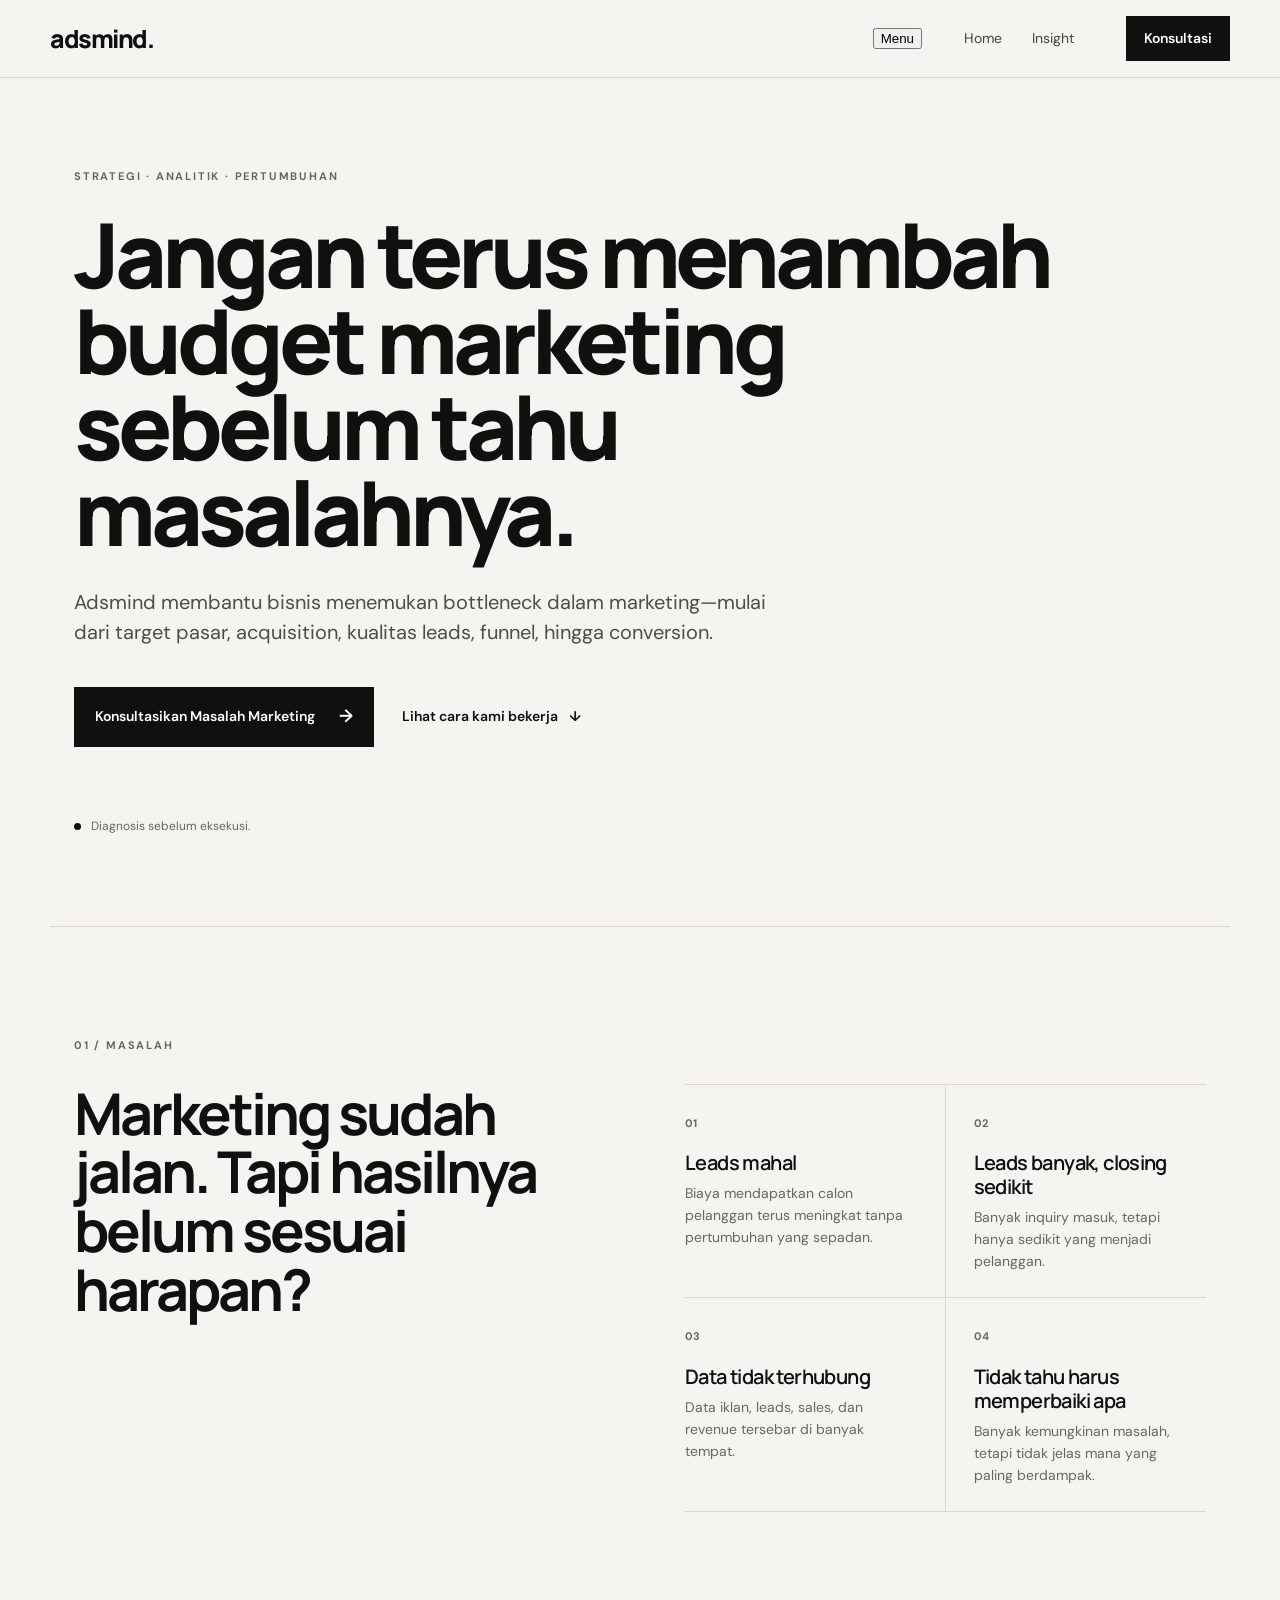
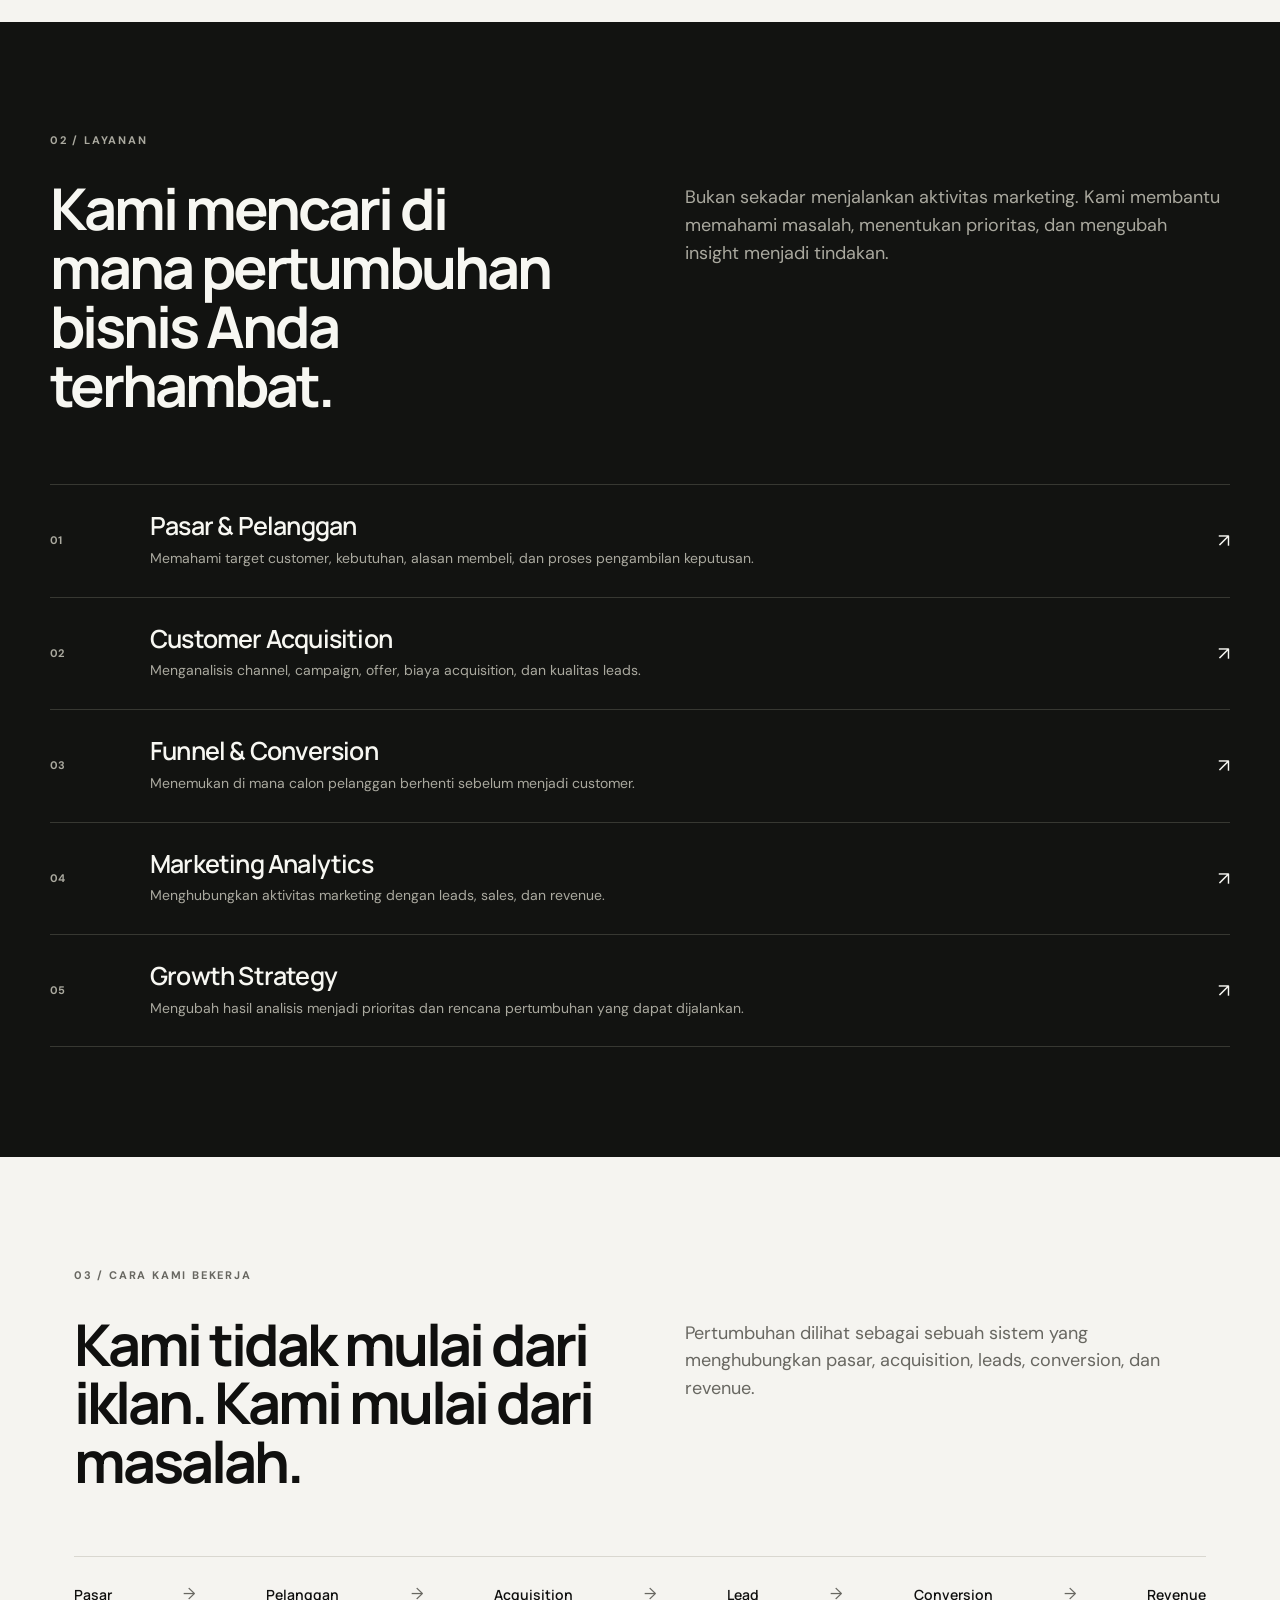
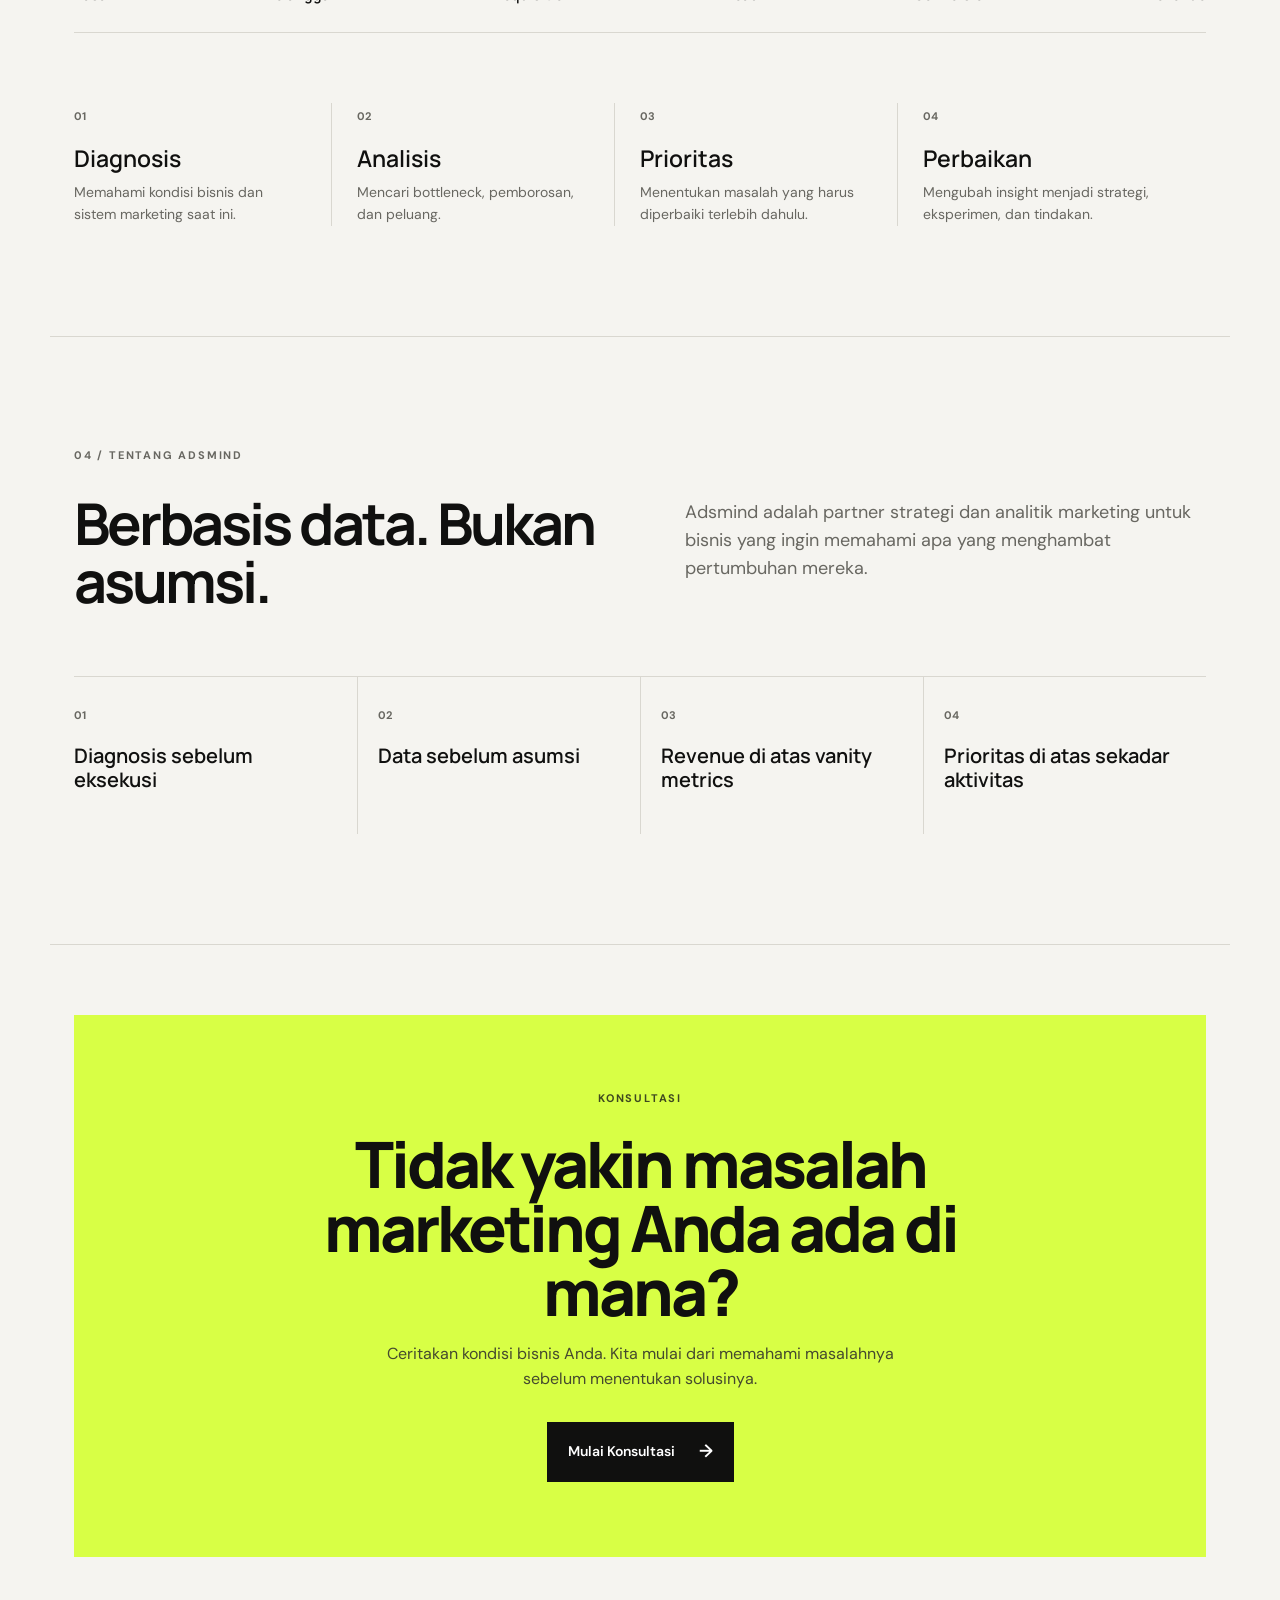
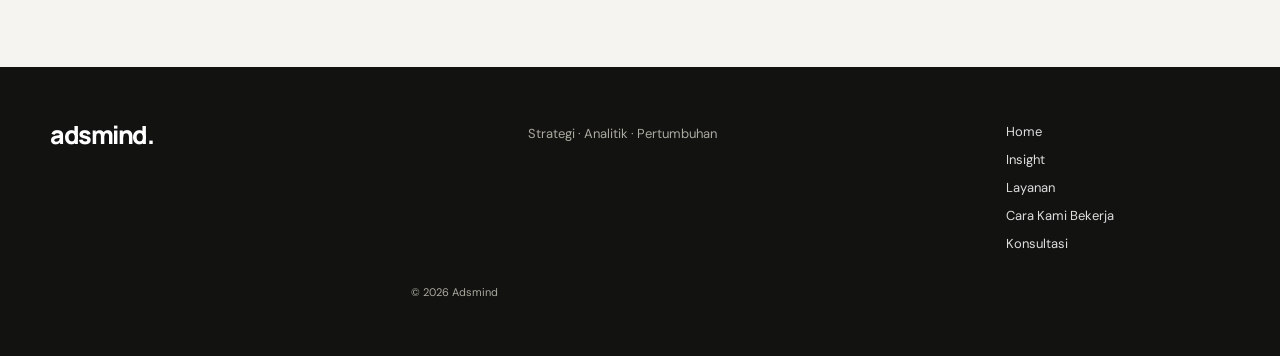
==== index.html @ c4a7ce54 "Remove homepage Insight section and add mobile navigation" ====
<!doctype html><html lang="id"><head><meta charset="utf-8"><meta name="viewport" content="width=device-width,initial-scale=1"><meta name="description" content="Adsmind membantu bisnis menemukan bottleneck marketing, memperbaiki customer acquisition, funnel, dan conversion."><title>Adsmind — Strategi & Analitik untuk Pertumbuhan Bisnis</title><link rel="stylesheet" href="styles.css"></head><body><header class="site-header"><a class="brand" href="./" aria-label="Adsmind">adsmind<span>.</span></a><button class="menu-toggle" aria-label="Buka menu" aria-expanded="false">Menu</button><nav class="main-nav" aria-label="Navigasi utama"><a class="active" href="./">Home</a><a href="insight/">Insight</a></nav><a class="button button-small header-cta" href="https://wa.me/6288973900993?text=Halo%20Adsmind%2C%20saya%20ingin%20konsultasi%20mengenai%20marketing%20bisnis%20saya." target="_blank" rel="noopener">Konsultasi</a></header><main><section class="hero section"><div class="eyebrow">STRATEGI · ANALITIK · PERTUMBUHAN</div><h1>Jangan terus menambah budget marketing sebelum tahu masalahnya.</h1><p class="hero-copy">Adsmind membantu bisnis menemukan bottleneck dalam marketing—mulai dari target pasar, acquisition, kualitas leads, funnel, hingga conversion.</p><div class="actions"><a class="button" href="https://wa.me/6288973900993?text=Halo%20Adsmind%2C%20saya%20ingin%20konsultasi%20mengenai%20marketing%20bisnis%20saya." target="_blank" rel="noopener">Konsultasikan Masalah Marketing <span>→</span></a><a class="text-link" href="#cara-kerja">Lihat cara kami bekerja <span>↓</span></a></div><div class="hero-note"><span></span> Diagnosis sebelum eksekusi.</div></section><section class="section problem-section"><div class="section-label">01 / MASALAH</div><div class="two-col"><div><h2>Marketing sudah jalan. Tapi hasilnya belum sesuai harapan?</h2></div><div class="problem-grid"><article><span>01</span><h3>Leads mahal</h3><p>Biaya mendapatkan calon pelanggan terus meningkat tanpa pertumbuhan yang sepadan.</p></article><article><span>02</span><h3>Leads banyak, closing sedikit</h3><p>Banyak inquiry masuk, tetapi hanya sedikit yang menjadi pelanggan.</p></article><article><span>03</span><h3>Data tidak terhubung</h3><p>Data iklan, leads, sales, dan revenue tersebar di banyak tempat.</p></article><article><span>04</span><h3>Tidak tahu harus memperbaiki apa</h3><p>Banyak kemungkinan masalah, tetapi tidak jelas mana yang paling berdampak.</p></article></div></div></section><section id="layanan" class="section dark-section"><div class="section-label">02 / LAYANAN</div><div class="section-intro"><h2>Kami mencari di mana pertumbuhan bisnis Anda terhambat.</h2><p>Bukan sekadar menjalankan aktivitas marketing. Kami membantu memahami masalah, menentukan prioritas, dan mengubah insight menjadi tindakan.</p></div><div class="service-list"><article><div class="service-no">01</div><div><h3>Pasar & Pelanggan</h3><p>Memahami target customer, kebutuhan, alasan membeli, dan proses pengambilan keputusan.</p></div><span>↗</span></article><article><div class="service-no">02</div><div><h3>Customer Acquisition</h3><p>Menganalisis channel, campaign, offer, biaya acquisition, dan kualitas leads.</p></div><span>↗</span></article><article><div class="service-no">03</div><div><h3>Funnel & Conversion</h3><p>Menemukan di mana calon pelanggan berhenti sebelum menjadi customer.</p></div><span>↗</span></article><article><div class="service-no">04</div><div><h3>Marketing Analytics</h3><p>Menghubungkan aktivitas marketing dengan leads, sales, dan revenue.</p></div><span>↗</span></article><article><div class="service-no">05</div><div><h3>Growth Strategy</h3><p>Mengubah hasil analisis menjadi prioritas dan rencana pertumbuhan yang dapat dijalankan.</p></div><span>↗</span></article></div></section><section id="cara-kerja" class="section process-section"><div class="section-label">03 / CARA KAMI BEKERJA</div><div class="two-col process-top"><h2>Kami tidak mulai dari iklan. Kami mulai dari masalah.</h2><p>Pertumbuhan dilihat sebagai sebuah sistem yang menghubungkan pasar, acquisition, leads, conversion, dan revenue.</p></div><div class="funnel"><div>Pasar</div><i>→</i><div>Pelanggan</div><i>→</i><div>Acquisition</div><i>→</i><div>Lead</div><i>→</i><div>Conversion</div><i>→</i><div>Revenue</div></div><div class="steps"><article><b>01</b><h3>Diagnosis</h3><p>Memahami kondisi bisnis dan sistem marketing saat ini.</p></article><article><b>02</b><h3>Analisis</h3><p>Mencari bottleneck, pemborosan, dan peluang.</p></article><article><b>03</b><h3>Prioritas</h3><p>Menentukan masalah yang harus diperbaiki terlebih dahulu.</p></article><article><b>04</b><h3>Perbaikan</h3><p>Mengubah insight menjadi strategi, eksperimen, dan tindakan.</p></article></div></section><section id="tentang" class="section principle-section"><div class="section-label">04 / TENTANG ADSMIND</div><div class="two-col"><h2>Berbasis data. Bukan asumsi.</h2><p>Adsmind adalah partner strategi dan analitik marketing untuk bisnis yang ingin memahami apa yang menghambat pertumbuhan mereka.</p></div><div class="principles"><div><b>01</b><h3>Diagnosis sebelum eksekusi</h3></div><div><b>02</b><h3>Data sebelum asumsi</h3></div><div><b>03</b><h3>Revenue di atas vanity metrics</h3></div><div><b>04</b><h3>Prioritas di atas sekadar aktivitas</h3></div></div></section><section id="konsultasi" class="section cta-section"><div class="cta-card"><div class="section-label">KONSULTASI</div><h2>Tidak yakin masalah marketing Anda ada di mana?</h2><p>Ceritakan kondisi bisnis Anda. Kita mulai dari memahami masalahnya sebelum menentukan solusinya.</p><a class="button" href="https://wa.me/6288973900993?text=Halo%20Adsmind%2C%20saya%20ingin%20konsultasi%20mengenai%20marketing%20bisnis%20saya." target="_blank" rel="noopener">Mulai Konsultasi <span>→</span></a></div></section></main><footer><div class="footer-brand">adsmind<span>.</span></div><p>Strategi · Analitik · Pertumbuhan</p><div class="footer-links"><a href="./">Home</a><a href="insight/">Insight</a><a href="#layanan">Layanan</a><a href="#cara-kerja">Cara Kami Bekerja</a><a href="https://wa.me/6288973900993?text=Halo%20Adsmind%2C%20saya%20ingin%20konsultasi%20mengenai%20marketing%20bisnis%20saya." target="_blank" rel="noopener">Konsultasi</a></div><small>© 2026 Adsmind</small></footer><script>const t=document.querySelector('.menu-toggle'),n=document.querySelector('.main-nav');t.addEventListener('click',()=>{const o=t.getAttribute('aria-expanded')==='true';t.setAttribute('aria-expanded',String(!o));n.classList.toggle('open');t.textContent=o?'Menu':'Tutup'});</script></body></html>
---- styles.css ----
@import url('https://fonts.googleapis.com/css2?family=DM+Sans:wght@400;500;600;700&family=Manrope:wght@500;600;700;800&display=swap');
:root{--bg:#f5f4f0;--ink:#10100f;--muted:#686761;--line:#d9d7d0;--dark:#121311;--dark-muted:#aaa99f;--accent:#d8ff45;--max:1180px}
*{box-sizing:border-box}html{scroll-behavior:smooth}body{margin:0;background:var(--bg);color:var(--ink);font-family:'DM Sans',sans-serif;line-height:1.55}a{color:inherit;text-decoration:none}.site-header{height:78px;border-bottom:1px solid var(--line);display:flex;align-items:center;gap:42px;padding:0 max(24px,calc((100vw - var(--max))/2));position:sticky;top:0;background:rgba(245,244,240,.94);backdrop-filter:blur(14px);z-index:20}.brand,.footer-brand{font:800 25px/1 'Manrope',sans-serif;letter-spacing:-1.5px;margin-right:auto}.brand span,.footer-brand span{font-weight:800}.site-header nav{display:flex;align-items:center;gap:30px;font-size:14px;color:#45443f}.site-header nav>a,.nav-dropdown>a{padding:30px 0}.site-header nav a:hover,.text-link:hover{opacity:.6}.nav-dropdown{position:relative}.nav-dropdown>a{display:flex;align-items:center;gap:6px}.chevron{font-size:14px;line-height:1;transition:transform .2s}.dropdown-menu{position:absolute;top:66px;left:-18px;width:190px;padding:9px;background:rgba(245,244,240,.98);border:1px solid var(--line);box-shadow:0 16px 40px rgba(16,16,15,.08);display:none}.nav-dropdown:hover .dropdown-menu,.nav-dropdown:focus-within .dropdown-menu{display:block}.nav-dropdown:hover .chevron{transform:rotate(180deg)}.dropdown-menu a{display:block;padding:11px 12px;font-size:13px}.dropdown-menu a:hover{background:#ebeae4;opacity:1}.button{display:inline-flex;align-items:center;justify-content:center;gap:24px;background:var(--ink);color:#fff;border:1px solid var(--ink);padding:15px 20px;font-size:14px;font-weight:600;transition:.2s}.button:hover{background:transparent;color:var(--ink)}.button span{font-size:18px}.button-small{padding:11px 17px;margin-left:10px}.section{max-width:var(--max);margin:auto;padding:110px 24px}.hero{min-height:calc(100vh - 78px);display:flex;flex-direction:column;justify-content:center;align-items:flex-start;padding-top:90px;padding-bottom:90px}.eyebrow,.section-label{font-size:11px;font-weight:700;letter-spacing:1.8px;color:var(--muted)}.hero h1{font:800 clamp(52px,7vw,94px)/.96 'Manrope',sans-serif;letter-spacing:-5px;max-width:1030px;margin:26px 0 32px}.hero-copy{font-size:20px;line-height:1.5;max-width:700px;color:#4e4d47;margin:0}.actions{display:flex;align-items:center;gap:28px;margin-top:40px}.text-link{font-size:14px;font-weight:600}.text-link span{margin-left:8px}.hero-note{margin-top:70px;font-size:12px;color:var(--muted);display:flex;align-items:center;gap:10px}.hero-note span{display:block;width:7px;height:7px;border-radius:50%;background:var(--ink)}.problem-section{border-top:1px solid var(--line)}.two-col{display:grid;grid-template-columns:1fr 1fr;gap:90px;margin-top:30px}.two-col h2,.section-intro h2{font:700 clamp(38px,4.5vw,62px)/1.02 'Manrope',sans-serif;letter-spacing:-3px;margin:0;max-width:600px}.two-col>p,.section-intro p{font-size:18px;color:var(--muted);max-width:540px;margin:5px 0}.problem-grid{display:grid;grid-template-columns:1fr 1fr;gap:0;border-top:1px solid var(--line)}.problem-grid article{padding:25px 22px 25px 0;border-bottom:1px solid var(--line)}.problem-grid article:nth-child(odd){border-right:1px solid var(--line);padding-right:28px}.problem-grid article:nth-child(even){padding-left:28px}.problem-grid span,.service-no{font-size:11px;color:var(--muted);font-weight:700}.problem-grid h3{font:600 20px/1.2 'Manrope',sans-serif;margin:17px 0 8px;letter-spacing:-.6px}.problem-grid p,.service-list p,.steps p,.audience-grid span,.insight-grid p{font-size:14px;color:var(--muted);margin:0}.dark-section{max-width:none;background:var(--dark);color:#f7f7f2;padding-left:max(24px,calc((100vw - var(--max))/2));padding-right:max(24px,calc((100vw - var(--max))/2))}.dark-section .section-label,.dark-section .section-intro p,.dark-section .service-no,.dark-section .service-list p{color:var(--dark-muted)}.section-intro{display:grid;grid-template-columns:1fr 1fr;gap:90px;margin:30px 0 70px}.service-list{border-top:1px solid #373832}.service-list article{display:grid;grid-template-columns:80px 1fr 30px;align-items:center;gap:20px;padding:27px 0;border-bottom:1px solid #373832}.service-list h3{font:600 25px/1.15 'Manrope',sans-serif;margin:0 0 7px;letter-spacing:-.8px}.service-list article>span{font-size:19px;text-align:right}.process-section{border-bottom:1px solid var(--line)}.process-top{margin-bottom:65px}.funnel{display:flex;align-items:center;justify-content:space-between;border-top:1px solid var(--line);border-bottom:1px solid var(--line);padding:25px 0;margin-bottom:70px;overflow:auto;white-space:nowrap}.funnel div{font:600 14px 'Manrope',sans-serif}.funnel i{font-style:normal;color:var(--muted)}.steps{display:grid;grid-template-columns:repeat(4,1fr);gap:0}.steps article{padding:0 25px 0 0;border-right:1px solid var(--line);margin-right:25px}.steps article:last-child{border:0;margin:0}.steps b{font-size:11px;color:var(--muted)}.steps h3{font:600 23px 'Manrope',sans-serif;margin:15px 0 8px}.audience-section{border-bottom:1px solid var(--line)}.audience-grid{display:grid;grid-template-columns:repeat(4,1fr);margin-top:65px;border-top:1px solid var(--line)}.audience-grid>div{padding:25px 20px 25px 0;border-bottom:1px solid var(--line);min-height:145px}.audience-grid>div+div{border-left:1px solid var(--line);padding-left:20px}.audience-grid strong{display:block;font:600 22px 'Manrope',sans-serif;margin-bottom:10px;letter-spacing:-.7px}.insight-section{border-bottom:1px solid var(--line)}.insight-grid{display:grid;grid-template-columns:repeat(3,1fr);gap:18px;margin-top:65px}.insight-grid article{border:1px solid var(--line);padding:30px;min-height:300px;display:flex;flex-direction:column}.insight-grid span{font-size:10px;font-weight:700;letter-spacing:1.5px;color:var(--muted)}.insight-grid h3{font:600 27px/1.12 'Manrope',sans-serif;letter-spacing:-1px;margin:22px 0 12px}.insight-grid a{margin-top:auto;font-size:13px;font-weight:600}.principle-section{border-bottom:1px solid var(--line)}.principles{display:grid;grid-template-columns:repeat(4,1fr);margin-top:65px;border-top:1px solid var(--line)}.principles>div{padding:25px 20px 25px 0;min-height:150px}.principles>div+div{border-left:1px solid var(--line);padding-left:20px}.principles b{font-size:11px;color:var(--muted)}.principles h3{font:600 20px/1.2 'Manrope',sans-serif;margin:17px 0}.cta-section{padding-top:70px;padding-bottom:110px}.cta-card{background:var(--accent);padding:75px max(30px,7vw);text-align:center}.cta-card .section-label{color:#3f4920}.cta-card h2{font:800 clamp(40px,5vw,68px)/1 'Manrope',sans-serif;letter-spacing:-3px;max-width:780px;margin:25px auto 18px}.cta-card p{max-width:570px;margin:0 auto 30px;color:#454a2e}.cta-card .button{background:var(--ink);border-color:var(--ink);color:#fff}.cta-card .button:hover{background:transparent;color:var(--ink)}footer{background:var(--dark);color:#fff;padding:55px max(24px,calc((100vw - var(--max))/2));display:grid;grid-template-columns:2fr 2fr 1fr;gap:30px;align-items:start}footer p{margin:2px 0;color:var(--dark-muted);font-size:13px}.footer-links{display:flex;flex-direction:column;gap:8px;font-size:13px;color:#ddd}.footer-links a:hover{opacity:.6}footer small{color:var(--dark-muted);font-size:11px;text-align:right;align-self:end}
@media(max-width:800px){.site-header{gap:15px;height:68px}.site-header nav{display:none}.button-small{margin-left:auto}.section{padding:75px 20px}.hero{min-height:auto;padding-top:80px;padding-bottom:80px}.hero h1{font-size:51px;letter-spacing:-3px}.hero-copy{font-size:17px}.actions{flex-direction:column;align-items:flex-start;gap:20px}.two-col,.section-intro{grid-template-columns:1fr;gap:35px}.problem-grid{grid-template-columns:1fr}.problem-grid article:nth-child(odd){border-right:0;padding-right:0}.problem-grid article:nth-child(even){padding-left:0}.service-list article{grid-template-columns:45px 1fr 20px}.service-list h3{font-size:21px}.steps{grid-template-columns:1fr 1fr;gap:35px}.steps article{border-right:0;margin:0;padding:0}.audience-grid,.insight-grid,.principles{grid-template-columns:1fr 1fr}.audience-grid>div+div,.principles>div+div{border-left:0;padding-left:0}.audience-grid>div:nth-child(even),.principles>div:nth-child(even){border-left:1px solid var(--line);padding-left:20px}.insight-grid article{min-height:250px}.cta-card{padding:55px 25px}.cta-card h2{letter-spacing:-2px}footer{grid-template-columns:1fr 1fr;padding:45px 20px}footer small{grid-column:1/-1;text-align:left}}
@media(max-width:520px){.hero h1{font-size:43px}.two-col h2,.section-intro h2{font-size:38px}.steps,.audience-grid,.insight-grid,.principles{grid-template-columns:1fr}.audience-grid>div+div,.principles>div+div{border-left:0;padding-left:0}.insight-grid article{min-height:220px}footer{grid-template-columns:1fr}}
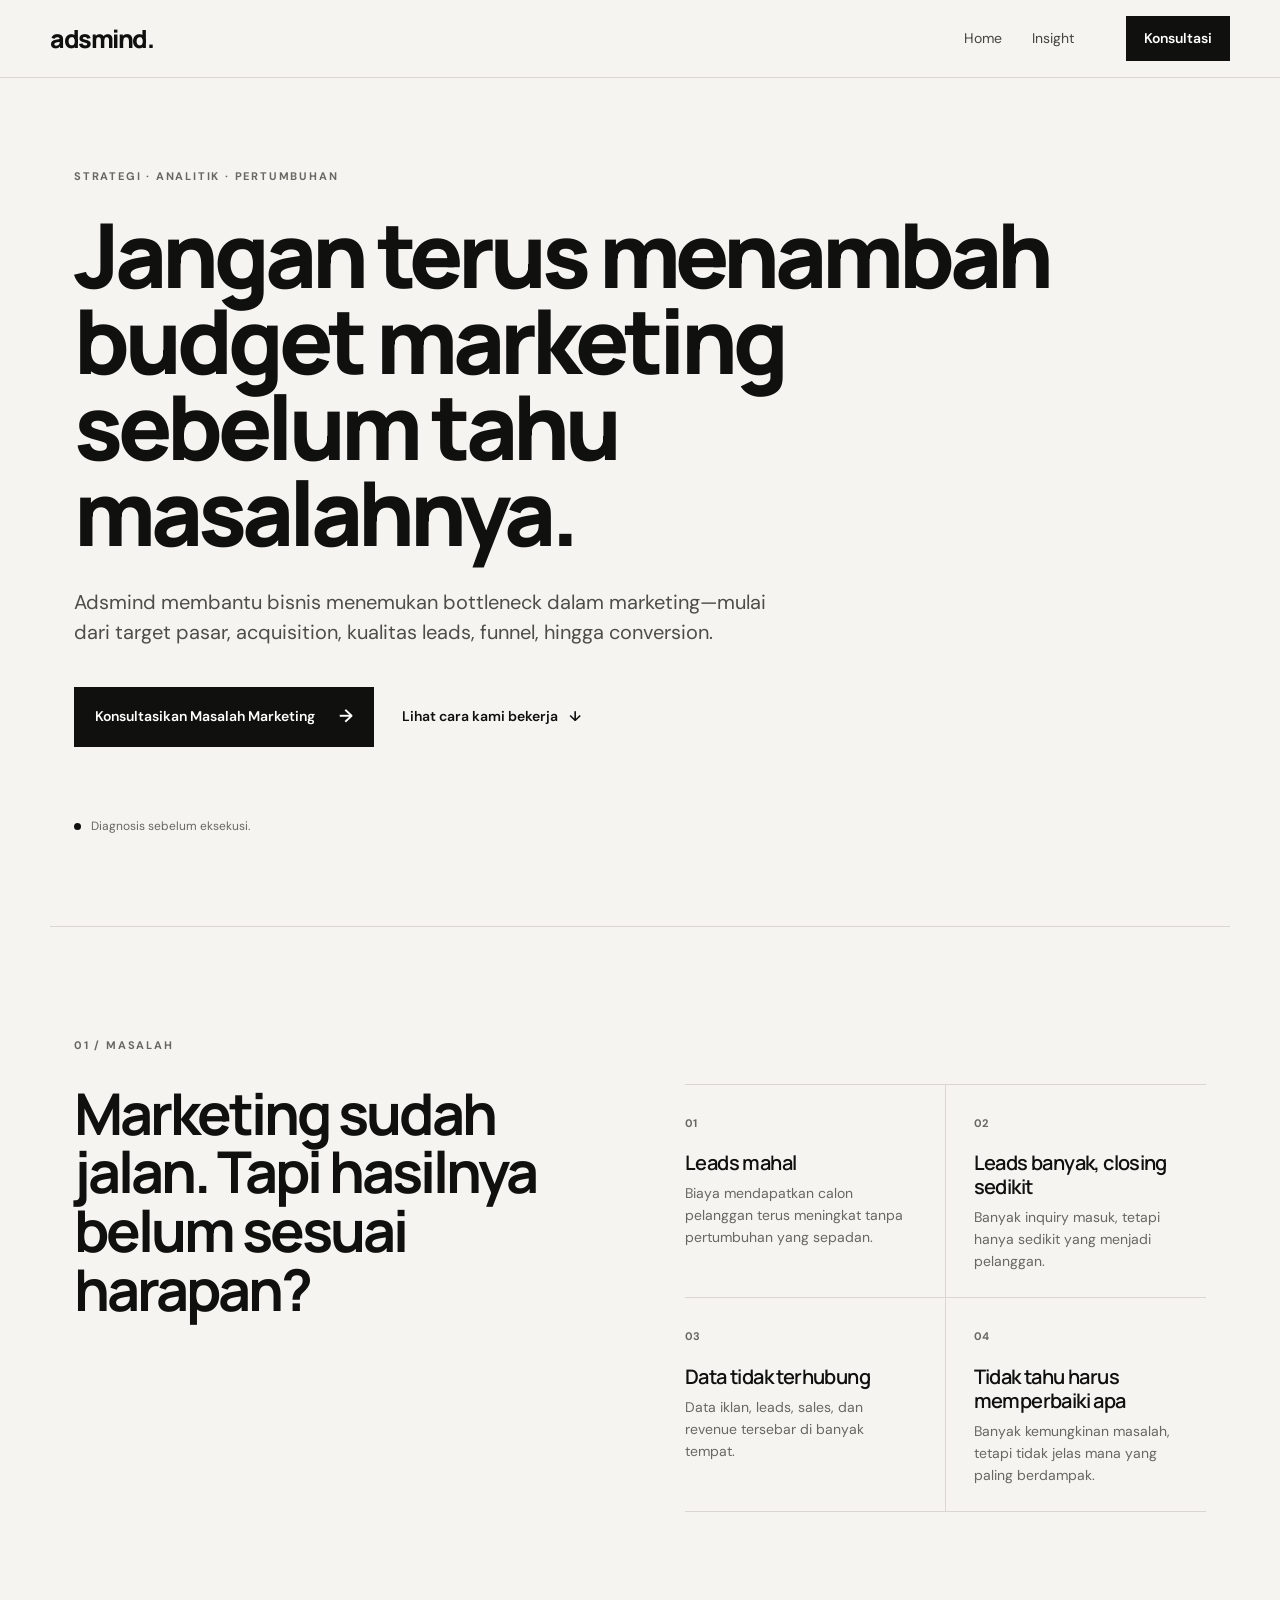
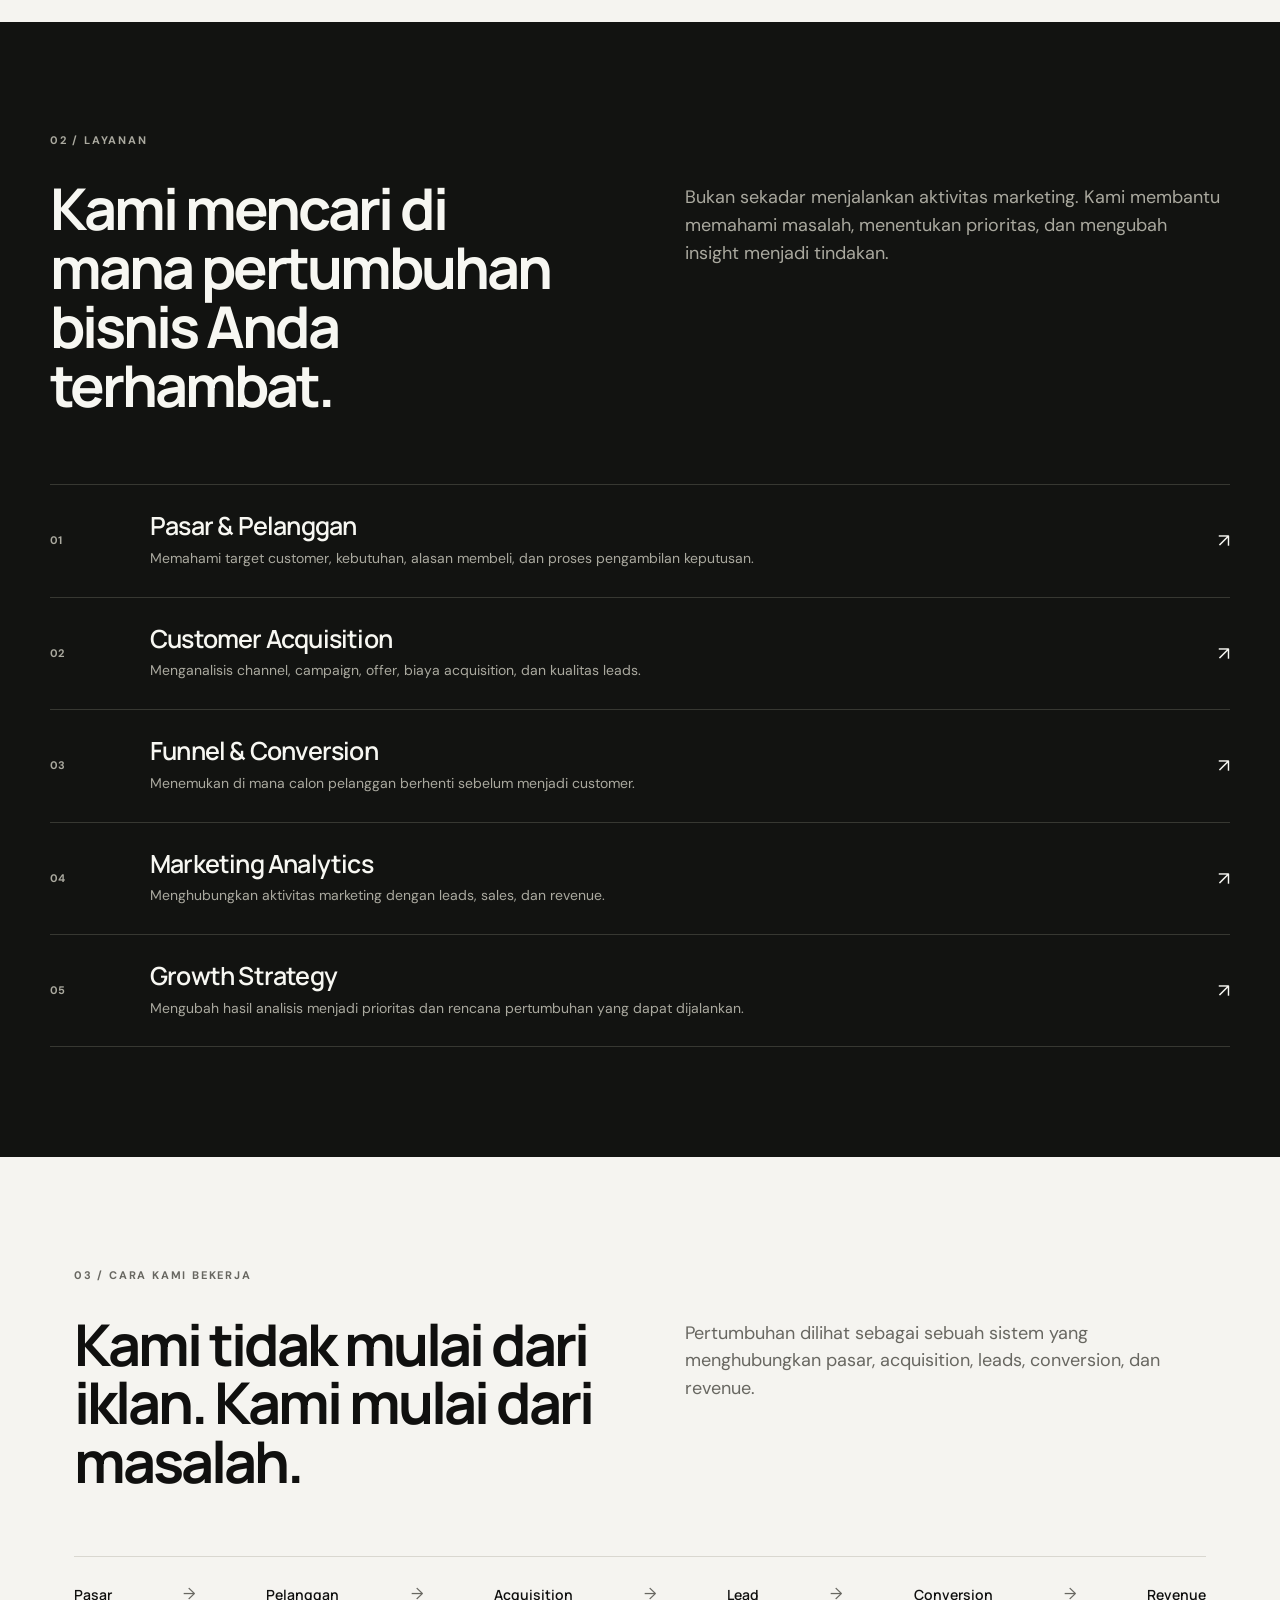
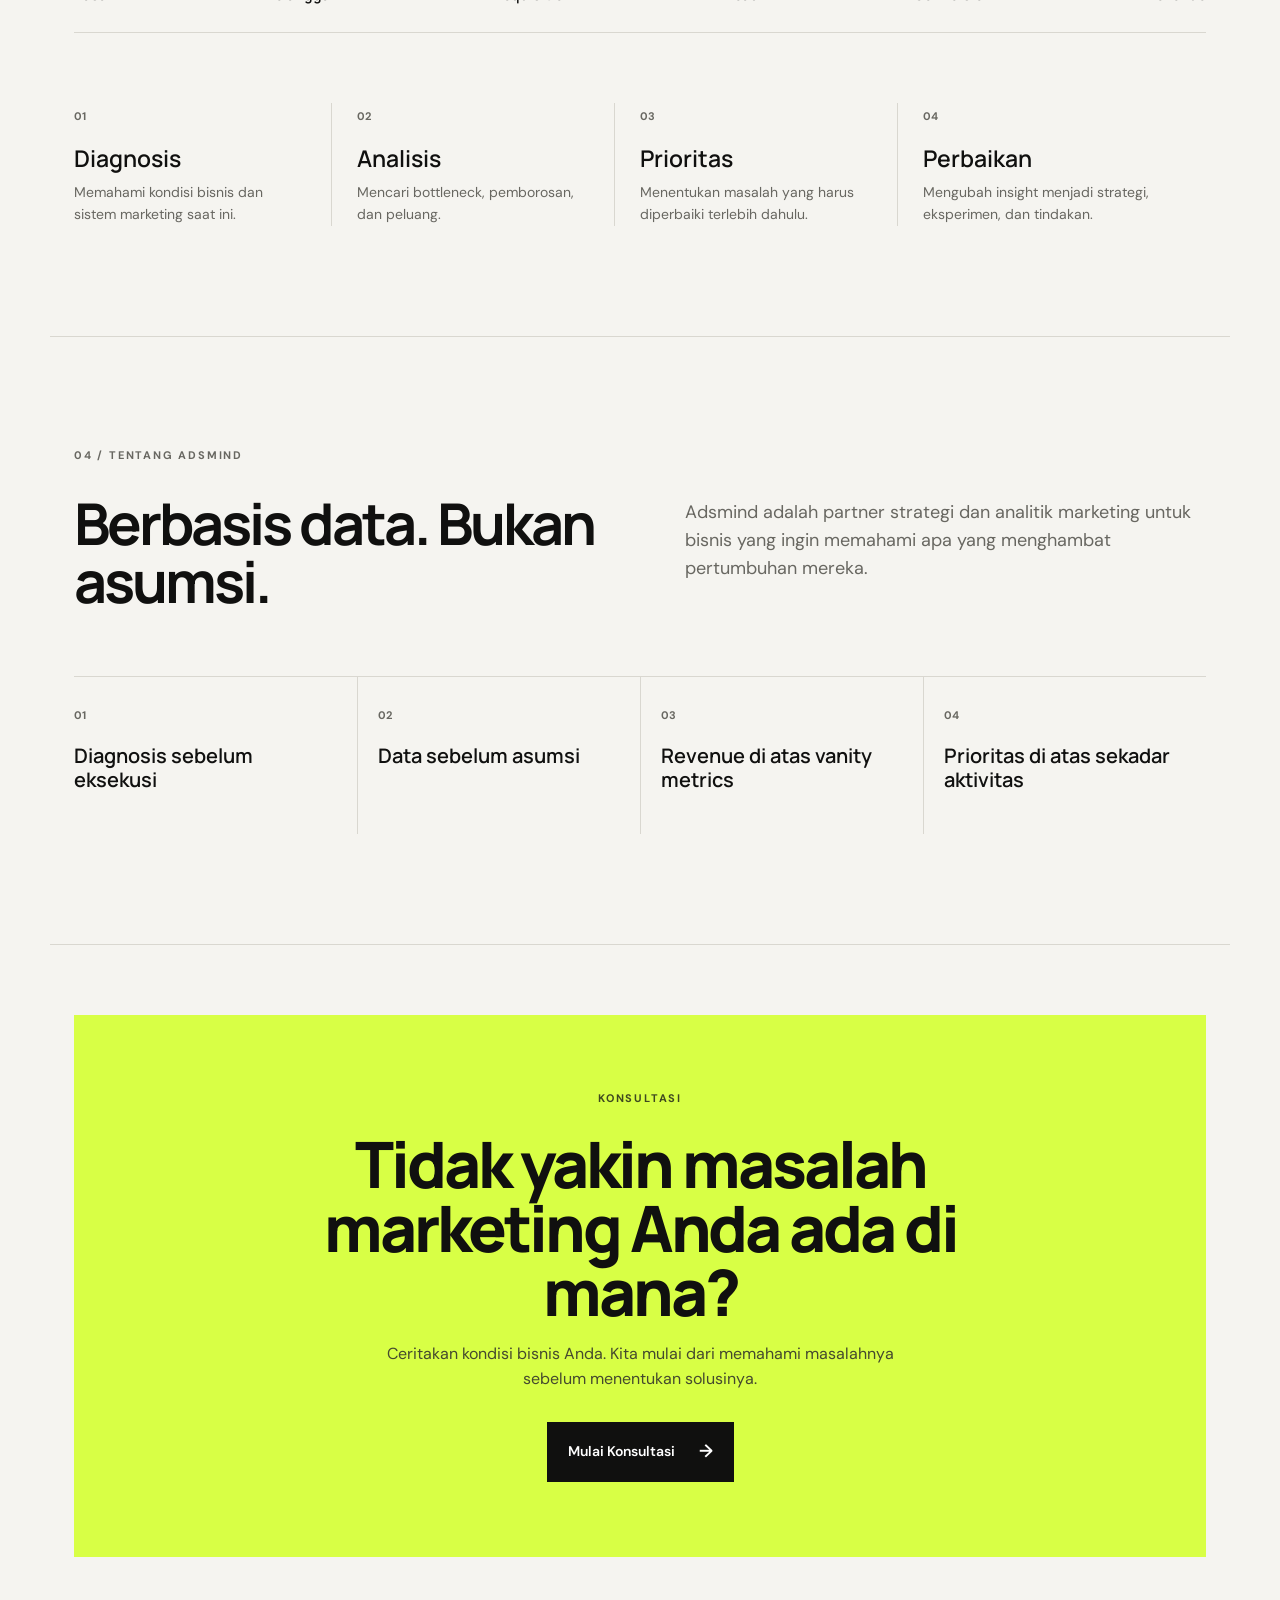
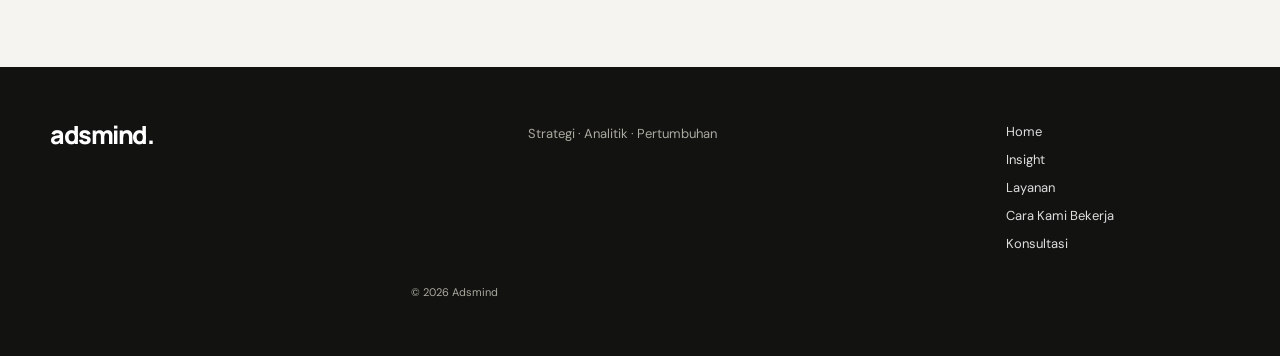
==== commit 934cf93b: "Remove home Insight section and ensure mobile navigation works" ====
--- a/index.html
+++ b/index.html
@@ -1 +1 @@
-<!doctype html><html lang="id"><head><meta charset="utf-8"><meta name="viewport" content="width=device-width,initial-scale=1"><meta name="description" content="Adsmind membantu bisnis menemukan bottleneck marketing, memperbaiki customer acquisition, funnel, dan conversion."><title>Adsmind — Strategi & Analitik untuk Pertumbuhan Bisnis</title><link rel="stylesheet" href="styles.css"></head><body><header class="site-header"><a class="brand" href="./" aria-label="Adsmind">adsmind<span>.</span></a><button class="menu-toggle" aria-label="Buka menu" aria-expanded="false">Menu</button><nav class="main-nav" aria-label="Navigasi utama"><a class="active" href="./">Home</a><a href="insight/">Insight</a></nav><a class="button button-small header-cta" href="https://wa.me/6288973900993?text=Halo%20Adsmind%2C%20saya%20ingin%20konsultasi%20mengenai%20marketing%20bisnis%20saya." target="_blank" rel="noopener">Konsultasi</a></header><main><section class="hero section"><div class="eyebrow">STRATEGI · ANALITIK · PERTUMBUHAN</div><h1>Jangan terus menambah budget marketing sebelum tahu masalahnya.</h1><p class="hero-copy">Adsmind membantu bisnis menemukan bottleneck dalam marketing—mulai dari target pasar, acquisition, kualitas leads, funnel, hingga conversion.</p><div class="actions"><a class="button" href="https://wa.me/6288973900993?text=Halo%20Adsmind%2C%20saya%20ingin%20konsultasi%20mengenai%20marketing%20bisnis%20saya." target="_blank" rel="noopener">Konsultasikan Masalah Marketing <span>→</span></a><a class="text-link" href="#cara-kerja">Lihat cara kami bekerja <span>↓</span></a></div><div class="hero-note"><span></span> Diagnosis sebelum eksekusi.</div></section><section class="section problem-section"><div class="section-label">01 / MASALAH</div><div class="two-col"><div><h2>Marketing sudah jalan. Tapi hasilnya belum sesuai harapan?</h2></div><div class="problem-grid"><article><span>01</span><h3>Leads mahal</h3><p>Biaya mendapatkan calon pelanggan terus meningkat tanpa pertumbuhan yang sepadan.</p></article><article><span>02</span><h3>Leads banyak, closing sedikit</h3><p>Banyak inquiry masuk, tetapi hanya sedikit yang menjadi pelanggan.</p></article><article><span>03</span><h3>Data tidak terhubung</h3><p>Data iklan, leads, sales, dan revenue tersebar di banyak tempat.</p></article><article><span>04</span><h3>Tidak tahu harus memperbaiki apa</h3><p>Banyak kemungkinan masalah, tetapi tidak jelas mana yang paling berdampak.</p></article></div></div></section><section id="layanan" class="section dark-section"><div class="section-label">02 / LAYANAN</div><div class="section-intro"><h2>Kami mencari di mana pertumbuhan bisnis Anda terhambat.</h2><p>Bukan sekadar menjalankan aktivitas marketing. Kami membantu memahami masalah, menentukan prioritas, dan mengubah insight menjadi tindakan.</p></div><div class="service-list"><article><div class="service-no">01</div><div><h3>Pasar & Pelanggan</h3><p>Memahami target customer, kebutuhan, alasan membeli, dan proses pengambilan keputusan.</p></div><span>↗</span></article><article><div class="service-no">02</div><div><h3>Customer Acquisition</h3><p>Menganalisis channel, campaign, offer, biaya acquisition, dan kualitas leads.</p></div><span>↗</span></article><article><div class="service-no">03</div><div><h3>Funnel & Conversion</h3><p>Menemukan di mana calon pelanggan berhenti sebelum menjadi customer.</p></div><span>↗</span></article><article><div class="service-no">04</div><div><h3>Marketing Analytics</h3><p>Menghubungkan aktivitas marketing dengan leads, sales, dan revenue.</p></div><span>↗</span></article><article><div class="service-no">05</div><div><h3>Growth Strategy</h3><p>Mengubah hasil analisis menjadi prioritas dan rencana pertumbuhan yang dapat dijalankan.</p></div><span>↗</span></article></div></section><section id="cara-kerja" class="section process-section"><div class="section-label">03 / CARA KAMI BEKERJA</div><div class="two-col process-top"><h2>Kami tidak mulai dari iklan. Kami mulai dari masalah.</h2><p>Pertumbuhan dilihat sebagai sebuah sistem yang menghubungkan pasar, acquisition, leads, conversion, dan revenue.</p></div><div class="funnel"><div>Pasar</div><i>→</i><div>Pelanggan</div><i>→</i><div>Acquisition</div><i>→</i><div>Lead</div><i>→</i><div>Conversion</div><i>→</i><div>Revenue</div></div><div class="steps"><article><b>01</b><h3>Diagnosis</h3><p>Memahami kondisi bisnis dan sistem marketing saat ini.</p></article><article><b>02</b><h3>Analisis</h3><p>Mencari bottleneck, pemborosan, dan peluang.</p></article><article><b>03</b><h3>Prioritas</h3><p>Menentukan masalah yang harus diperbaiki terlebih dahulu.</p></article><article><b>04</b><h3>Perbaikan</h3><p>Mengubah insight menjadi strategi, eksperimen, dan tindakan.</p></article></div></section><section id="tentang" class="section principle-section"><div class="section-label">04 / TENTANG ADSMIND</div><div class="two-col"><h2>Berbasis data. Bukan asumsi.</h2><p>Adsmind adalah partner strategi dan analitik marketing untuk bisnis yang ingin memahami apa yang menghambat pertumbuhan mereka.</p></div><div class="principles"><div><b>01</b><h3>Diagnosis sebelum eksekusi</h3></div><div><b>02</b><h3>Data sebelum asumsi</h3></div><div><b>03</b><h3>Revenue di atas vanity metrics</h3></div><div><b>04</b><h3>Prioritas di atas sekadar aktivitas</h3></div></div></section><section id="konsultasi" class="section cta-section"><div class="cta-card"><div class="section-label">KONSULTASI</div><h2>Tidak yakin masalah marketing Anda ada di mana?</h2><p>Ceritakan kondisi bisnis Anda. Kita mulai dari memahami masalahnya sebelum menentukan solusinya.</p><a class="button" href="https://wa.me/6288973900993?text=Halo%20Adsmind%2C%20saya%20ingin%20konsultasi%20mengenai%20marketing%20bisnis%20saya." target="_blank" rel="noopener">Mulai Konsultasi <span>→</span></a></div></section></main><footer><div class="footer-brand">adsmind<span>.</span></div><p>Strategi · Analitik · Pertumbuhan</p><div class="footer-links"><a href="./">Home</a><a href="insight/">Insight</a><a href="#layanan">Layanan</a><a href="#cara-kerja">Cara Kami Bekerja</a><a href="https://wa.me/6288973900993?text=Halo%20Adsmind%2C%20saya%20ingin%20konsultasi%20mengenai%20marketing%20bisnis%20saya." target="_blank" rel="noopener">Konsultasi</a></div><small>© 2026 Adsmind</small></footer><script>const t=document.querySelector('.menu-toggle'),n=document.querySelector('.main-nav');t.addEventListener('click',()=>{const o=t.getAttribute('aria-expanded')==='true';t.setAttribute('aria-expanded',String(!o));n.classList.toggle('open');t.textContent=o?'Menu':'Tutup'});</script></body></html>+<!doctype html><html lang="id"><head><meta charset="utf-8"><meta name="viewport" content="width=device-width,initial-scale=1"><meta name="description" content="Adsmind membantu bisnis menemukan bottleneck marketing, memperbaiki customer acquisition, funnel, dan conversion."><title>Adsmind — Strategi & Analitik untuk Pertumbuhan Bisnis</title><link rel="stylesheet" href="styles.css"></head><body><header class="site-header"><a class="brand" href="./" aria-label="Adsmind">adsmind<span>.</span></a><button class="menu-toggle" aria-label="Buka menu" aria-expanded="false" aria-controls="main-nav">Menu</button><nav id="main-nav" class="main-nav" aria-label="Navigasi utama"><a class="active" href="./">Home</a><a href="insight/">Insight</a></nav><a class="button button-small header-cta" href="https://wa.me/6288973900993?text=Halo%20Adsmind%2C%20saya%20ingin%20konsultasi%20mengenai%20marketing%20bisnis%20saya." target="_blank" rel="noopener">Konsultasi</a></header><main><section class="hero section"><div class="eyebrow">STRATEGI · ANALITIK · PERTUMBUHAN</div><h1>Jangan terus menambah budget marketing sebelum tahu masalahnya.</h1><p class="hero-copy">Adsmind membantu bisnis menemukan bottleneck dalam marketing—mulai dari target pasar, acquisition, kualitas leads, funnel, hingga conversion.</p><div class="actions"><a class="button" href="https://wa.me/6288973900993?text=Halo%20Adsmind%2C%20saya%20ingin%20konsultasi%20mengenai%20marketing%20bisnis%20saya." target="_blank" rel="noopener">Konsultasikan Masalah Marketing <span>→</span></a><a class="text-link" href="#cara-kerja">Lihat cara kami bekerja <span>↓</span></a></div><div class="hero-note"><span></span> Diagnosis sebelum eksekusi.</div></section><section class="section problem-section"><div class="section-label">01 / MASALAH</div><div class="two-col"><div><h2>Marketing sudah jalan. Tapi hasilnya belum sesuai harapan?</h2></div><div class="problem-grid"><article><span>01</span><h3>Leads mahal</h3><p>Biaya mendapatkan calon pelanggan terus meningkat tanpa pertumbuhan yang sepadan.</p></article><article><span>02</span><h3>Leads banyak, closing sedikit</h3><p>Banyak inquiry masuk, tetapi hanya sedikit yang menjadi pelanggan.</p></article><article><span>03</span><h3>Data tidak terhubung</h3><p>Data iklan, leads, sales, dan revenue tersebar di banyak tempat.</p></article><article><span>04</span><h3>Tidak tahu harus memperbaiki apa</h3><p>Banyak kemungkinan masalah, tetapi tidak jelas mana yang paling berdampak.</p></article></div></div></section><section id="layanan" class="section dark-section"><div class="section-label">02 / LAYANAN</div><div class="section-intro"><h2>Kami mencari di mana pertumbuhan bisnis Anda terhambat.</h2><p>Bukan sekadar menjalankan aktivitas marketing. Kami membantu memahami masalah, menentukan prioritas, dan mengubah insight menjadi tindakan.</p></div><div class="service-list"><article><div class="service-no">01</div><div><h3>Pasar & Pelanggan</h3><p>Memahami target customer, kebutuhan, alasan membeli, dan proses pengambilan keputusan.</p></div><span>↗</span></article><article><div class="service-no">02</div><div><h3>Customer Acquisition</h3><p>Menganalisis channel, campaign, offer, biaya acquisition, dan kualitas leads.</p></div><span>↗</span></article><article><div class="service-no">03</div><div><h3>Funnel & Conversion</h3><p>Menemukan di mana calon pelanggan berhenti sebelum menjadi customer.</p></div><span>↗</span></article><article><div class="service-no">04</div><div><h3>Marketing Analytics</h3><p>Menghubungkan aktivitas marketing dengan leads, sales, dan revenue.</p></div><span>↗</span></article><article><div class="service-no">05</div><div><h3>Growth Strategy</h3><p>Mengubah hasil analisis menjadi prioritas dan rencana pertumbuhan yang dapat dijalankan.</p></div><span>↗</span></article></div></section><section id="cara-kerja" class="section process-section"><div class="section-label">03 / CARA KAMI BEKERJA</div><div class="two-col process-top"><h2>Kami tidak mulai dari iklan. Kami mulai dari masalah.</h2><p>Pertumbuhan dilihat sebagai sebuah sistem yang menghubungkan pasar, acquisition, leads, conversion, dan revenue.</p></div><div class="funnel"><div>Pasar</div><i>→</i><div>Pelanggan</div><i>→</i><div>Acquisition</div><i>→</i><div>Lead</div><i>→</i><div>Conversion</div><i>→</i><div>Revenue</div></div><div class="steps"><article><b>01</b><h3>Diagnosis</h3><p>Memahami kondisi bisnis dan sistem marketing saat ini.</p></article><article><b>02</b><h3>Analisis</h3><p>Mencari bottleneck, pemborosan, dan peluang.</p></article><article><b>03</b><h3>Prioritas</h3><p>Menentukan masalah yang harus diperbaiki terlebih dahulu.</p></article><article><b>04</b><h3>Perbaikan</h3><p>Mengubah insight menjadi strategi, eksperimen, dan tindakan.</p></article></div></section><section id="tentang" class="section principle-section"><div class="section-label">04 / TENTANG ADSMIND</div><div class="two-col"><h2>Berbasis data. Bukan asumsi.</h2><p>Adsmind adalah partner strategi dan analitik marketing untuk bisnis yang ingin memahami apa yang menghambat pertumbuhan mereka.</p></div><div class="principles"><div><b>01</b><h3>Diagnosis sebelum eksekusi</h3></div><div><b>02</b><h3>Data sebelum asumsi</h3></div><div><b>03</b><h3>Revenue di atas vanity metrics</h3></div><div><b>04</b><h3>Prioritas di atas sekadar aktivitas</h3></div></div></section><section id="konsultasi" class="section cta-section"><div class="cta-card"><div class="section-label">KONSULTASI</div><h2>Tidak yakin masalah marketing Anda ada di mana?</h2><p>Ceritakan kondisi bisnis Anda. Kita mulai dari memahami masalahnya sebelum menentukan solusinya.</p><a class="button" href="https://wa.me/6288973900993?text=Halo%20Adsmind%2C%20saya%20ingin%20konsultasi%20mengenai%20marketing%20bisnis%20saya." target="_blank" rel="noopener">Mulai Konsultasi <span>→</span></a></div></section></main><footer><div class="footer-brand">adsmind<span>.</span></div><p>Strategi · Analitik · Pertumbuhan</p><div class="footer-links"><a href="./">Home</a><a href="insight/">Insight</a><a href="#layanan">Layanan</a><a href="#cara-kerja">Cara Kami Bekerja</a><a href="https://wa.me/6288973900993?text=Halo%20Adsmind%2C%20saya%20ingin%20konsultasi%20mengenai%20marketing%20bisnis%20saya." target="_blank" rel="noopener">Konsultasi</a></div><small>© 2026 Adsmind</small></footer><script>const t=document.querySelector('.menu-toggle'),n=document.querySelector('.main-nav');t.addEventListener('click',()=>{const open=n.classList.toggle('open');t.setAttribute('aria-expanded',String(open));t.textContent=open?'Tutup':'Menu'});n.querySelectorAll('a').forEach(a=>a.addEventListener('click',()=>{n.classList.remove('open');t.setAttribute('aria-expanded','false');t.textContent='Menu'}));</script></body></html>
--- a/styles.css
+++ b/styles.css
@@ -1,5 +1,5 @@
 @import url('https://fonts.googleapis.com/css2?family=DM+Sans:wght@400;500;600;700&family=Manrope:wght@500;600;700;800&display=swap');
-:root{--bg:#f5f4f0;--ink:#10100f;--muted:#686761;--line:#d9d7d0;--dark:#121311;--dark-muted:#aaa99f;--accent:#d8ff45;--max:1180px}
-*{box-sizing:border-box}html{scroll-behavior:smooth}body{margin:0;background:var(--bg);color:var(--ink);font-family:'DM Sans',sans-serif;line-height:1.55}a{color:inherit;text-decoration:none}.site-header{height:78px;border-bottom:1px solid var(--line);display:flex;align-items:center;gap:42px;padding:0 max(24px,calc((100vw - var(--max))/2));position:sticky;top:0;background:rgba(245,244,240,.94);backdrop-filter:blur(14px);z-index:20}.brand,.footer-brand{font:800 25px/1 'Manrope',sans-serif;letter-spacing:-1.5px;margin-right:auto}.brand span,.footer-brand span{font-weight:800}.site-header nav{display:flex;align-items:center;gap:30px;font-size:14px;color:#45443f}.site-header nav>a,.nav-dropdown>a{padding:30px 0}.site-header nav a:hover,.text-link:hover{opacity:.6}.nav-dropdown{position:relative}.nav-dropdown>a{display:flex;align-items:center;gap:6px}.chevron{font-size:14px;line-height:1;transition:transform .2s}.dropdown-menu{position:absolute;top:66px;left:-18px;width:190px;padding:9px;background:rgba(245,244,240,.98);border:1px solid var(--line);box-shadow:0 16px 40px rgba(16,16,15,.08);display:none}.nav-dropdown:hover .dropdown-menu,.nav-dropdown:focus-within .dropdown-menu{display:block}.nav-dropdown:hover .chevron{transform:rotate(180deg)}.dropdown-menu a{display:block;padding:11px 12px;font-size:13px}.dropdown-menu a:hover{background:#ebeae4;opacity:1}.button{display:inline-flex;align-items:center;justify-content:center;gap:24px;background:var(--ink);color:#fff;border:1px solid var(--ink);padding:15px 20px;font-size:14px;font-weight:600;transition:.2s}.button:hover{background:transparent;color:var(--ink)}.button span{font-size:18px}.button-small{padding:11px 17px;margin-left:10px}.section{max-width:var(--max);margin:auto;padding:110px 24px}.hero{min-height:calc(100vh - 78px);display:flex;flex-direction:column;justify-content:center;align-items:flex-start;padding-top:90px;padding-bottom:90px}.eyebrow,.section-label{font-size:11px;font-weight:700;letter-spacing:1.8px;color:var(--muted)}.hero h1{font:800 clamp(52px,7vw,94px)/.96 'Manrope',sans-serif;letter-spacing:-5px;max-width:1030px;margin:26px 0 32px}.hero-copy{font-size:20px;line-height:1.5;max-width:700px;color:#4e4d47;margin:0}.actions{display:flex;align-items:center;gap:28px;margin-top:40px}.text-link{font-size:14px;font-weight:600}.text-link span{margin-left:8px}.hero-note{margin-top:70px;font-size:12px;color:var(--muted);display:flex;align-items:center;gap:10px}.hero-note span{display:block;width:7px;height:7px;border-radius:50%;background:var(--ink)}.problem-section{border-top:1px solid var(--line)}.two-col{display:grid;grid-template-columns:1fr 1fr;gap:90px;margin-top:30px}.two-col h2,.section-intro h2{font:700 clamp(38px,4.5vw,62px)/1.02 'Manrope',sans-serif;letter-spacing:-3px;margin:0;max-width:600px}.two-col>p,.section-intro p{font-size:18px;color:var(--muted);max-width:540px;margin:5px 0}.problem-grid{display:grid;grid-template-columns:1fr 1fr;gap:0;border-top:1px solid var(--line)}.problem-grid article{padding:25px 22px 25px 0;border-bottom:1px solid var(--line)}.problem-grid article:nth-child(odd){border-right:1px solid var(--line);padding-right:28px}.problem-grid article:nth-child(even){padding-left:28px}.problem-grid span,.service-no{font-size:11px;color:var(--muted);font-weight:700}.problem-grid h3{font:600 20px/1.2 'Manrope',sans-serif;margin:17px 0 8px;letter-spacing:-.6px}.problem-grid p,.service-list p,.steps p,.audience-grid span,.insight-grid p{font-size:14px;color:var(--muted);margin:0}.dark-section{max-width:none;background:var(--dark);color:#f7f7f2;padding-left:max(24px,calc((100vw - var(--max))/2));padding-right:max(24px,calc((100vw - var(--max))/2))}.dark-section .section-label,.dark-section .section-intro p,.dark-section .service-no,.dark-section .service-list p{color:var(--dark-muted)}.section-intro{display:grid;grid-template-columns:1fr 1fr;gap:90px;margin:30px 0 70px}.service-list{border-top:1px solid #373832}.service-list article{display:grid;grid-template-columns:80px 1fr 30px;align-items:center;gap:20px;padding:27px 0;border-bottom:1px solid #373832}.service-list h3{font:600 25px/1.15 'Manrope',sans-serif;margin:0 0 7px;letter-spacing:-.8px}.service-list article>span{font-size:19px;text-align:right}.process-section{border-bottom:1px solid var(--line)}.process-top{margin-bottom:65px}.funnel{display:flex;align-items:center;justify-content:space-between;border-top:1px solid var(--line);border-bottom:1px solid var(--line);padding:25px 0;margin-bottom:70px;overflow:auto;white-space:nowrap}.funnel div{font:600 14px 'Manrope',sans-serif}.funnel i{font-style:normal;color:var(--muted)}.steps{display:grid;grid-template-columns:repeat(4,1fr);gap:0}.steps article{padding:0 25px 0 0;border-right:1px solid var(--line);margin-right:25px}.steps article:last-child{border:0;margin:0}.steps b{font-size:11px;color:var(--muted)}.steps h3{font:600 23px 'Manrope',sans-serif;margin:15px 0 8px}.audience-section{border-bottom:1px solid var(--line)}.audience-grid{display:grid;grid-template-columns:repeat(4,1fr);margin-top:65px;border-top:1px solid var(--line)}.audience-grid>div{padding:25px 20px 25px 0;border-bottom:1px solid var(--line);min-height:145px}.audience-grid>div+div{border-left:1px solid var(--line);padding-left:20px}.audience-grid strong{display:block;font:600 22px 'Manrope',sans-serif;margin-bottom:10px;letter-spacing:-.7px}.insight-section{border-bottom:1px solid var(--line)}.insight-grid{display:grid;grid-template-columns:repeat(3,1fr);gap:18px;margin-top:65px}.insight-grid article{border:1px solid var(--line);padding:30px;min-height:300px;display:flex;flex-direction:column}.insight-grid span{font-size:10px;font-weight:700;letter-spacing:1.5px;color:var(--muted)}.insight-grid h3{font:600 27px/1.12 'Manrope',sans-serif;letter-spacing:-1px;margin:22px 0 12px}.insight-grid a{margin-top:auto;font-size:13px;font-weight:600}.principle-section{border-bottom:1px solid var(--line)}.principles{display:grid;grid-template-columns:repeat(4,1fr);margin-top:65px;border-top:1px solid var(--line)}.principles>div{padding:25px 20px 25px 0;min-height:150px}.principles>div+div{border-left:1px solid var(--line);padding-left:20px}.principles b{font-size:11px;color:var(--muted)}.principles h3{font:600 20px/1.2 'Manrope',sans-serif;margin:17px 0}.cta-section{padding-top:70px;padding-bottom:110px}.cta-card{background:var(--accent);padding:75px max(30px,7vw);text-align:center}.cta-card .section-label{color:#3f4920}.cta-card h2{font:800 clamp(40px,5vw,68px)/1 'Manrope',sans-serif;letter-spacing:-3px;max-width:780px;margin:25px auto 18px}.cta-card p{max-width:570px;margin:0 auto 30px;color:#454a2e}.cta-card .button{background:var(--ink);border-color:var(--ink);color:#fff}.cta-card .button:hover{background:transparent;color:var(--ink)}footer{background:var(--dark);color:#fff;padding:55px max(24px,calc((100vw - var(--max))/2));display:grid;grid-template-columns:2fr 2fr 1fr;gap:30px;align-items:start}footer p{margin:2px 0;color:var(--dark-muted);font-size:13px}.footer-links{display:flex;flex-direction:column;gap:8px;font-size:13px;color:#ddd}.footer-links a:hover{opacity:.6}footer small{color:var(--dark-muted);font-size:11px;text-align:right;align-self:end}
-@media(max-width:800px){.site-header{gap:15px;height:68px}.site-header nav{display:none}.button-small{margin-left:auto}.section{padding:75px 20px}.hero{min-height:auto;padding-top:80px;padding-bottom:80px}.hero h1{font-size:51px;letter-spacing:-3px}.hero-copy{font-size:17px}.actions{flex-direction:column;align-items:flex-start;gap:20px}.two-col,.section-intro{grid-template-columns:1fr;gap:35px}.problem-grid{grid-template-columns:1fr}.problem-grid article:nth-child(odd){border-right:0;padding-right:0}.problem-grid article:nth-child(even){padding-left:0}.service-list article{grid-template-columns:45px 1fr 20px}.service-list h3{font-size:21px}.steps{grid-template-columns:1fr 1fr;gap:35px}.steps article{border-right:0;margin:0;padding:0}.audience-grid,.insight-grid,.principles{grid-template-columns:1fr 1fr}.audience-grid>div+div,.principles>div+div{border-left:0;padding-left:0}.audience-grid>div:nth-child(even),.principles>div:nth-child(even){border-left:1px solid var(--line);padding-left:20px}.insight-grid article{min-height:250px}.cta-card{padding:55px 25px}.cta-card h2{letter-spacing:-2px}footer{grid-template-columns:1fr 1fr;padding:45px 20px}footer small{grid-column:1/-1;text-align:left}}
-@media(max-width:520px){.hero h1{font-size:43px}.two-col h2,.section-intro h2{font-size:38px}.steps,.audience-grid,.insight-grid,.principles{grid-template-columns:1fr}.audience-grid>div+div,.principles>div+div{border-left:0;padding-left:0}.insight-grid article{min-height:220px}footer{grid-template-columns:1fr}}
+:root{--bg:#f5f4f0;--ink:#10100f;--muted:#686761;--line:#d9d7d0;--dark:#121311;--dark-muted:#aaa99f;--accent:#d8ff45;--max:1180px}*{box-sizing:border-box}html{scroll-behavior:smooth}body{margin:0;background:var(--bg);color:var(--ink);font-family:'DM Sans',sans-serif;line-height:1.55}a{color:inherit;text-decoration:none}.site-header{height:78px;border-bottom:1px solid var(--line);display:flex;align-items:center;gap:42px;padding:0 max(24px,calc((100vw - var(--max))/2));position:sticky;top:0;background:rgba(245,244,240,.96);backdrop-filter:blur(14px);z-index:20}.brand,.footer-brand{font:800 25px/1 'Manrope',sans-serif;letter-spacing:-1.5px;margin-right:auto}.brand span,.footer-brand span{font-weight:800}.site-header nav{display:flex;align-items:center;gap:30px;font-size:14px;color:#45443f}.site-header nav a{padding:30px 0}.site-header nav a:hover,.text-link:hover{opacity:.6}.menu-toggle{display:none}.button{display:inline-flex;align-items:center;justify-content:center;gap:24px;background:var(--ink);color:#fff;border:1px solid var(--ink);padding:15px 20px;font-size:14px;font-weight:600;transition:.2s}.button:hover{background:transparent;color:var(--ink)}.button span{font-size:18px}.button-small{padding:11px 17px;margin-left:10px}.section{max-width:var(--max);margin:auto;padding:110px 24px}.hero{min-height:calc(100vh - 78px);display:flex;flex-direction:column;justify-content:center;align-items:flex-start;padding-top:90px;padding-bottom:90px}.eyebrow,.section-label{font-size:11px;font-weight:700;letter-spacing:1.8px;color:var(--muted)}.hero h1{font:800 clamp(52px,7vw,94px)/.96 'Manrope',sans-serif;letter-spacing:-5px;max-width:1030px;margin:26px 0 32px}.hero-copy{font-size:20px;line-height:1.5;max-width:700px;color:#4e4d47;margin:0}.actions{display:flex;align-items:center;gap:28px;margin-top:40px}.text-link{font-size:14px;font-weight:600}.text-link span{margin-left:8px}.hero-note{margin-top:70px;font-size:12px;color:var(--muted);display:flex;align-items:center;gap:10px}.hero-note span{display:block;width:7px;height:7px;border-radius:50%;background:var(--ink)}.problem-section{border-top:1px solid var(--line)}.two-col{display:grid;grid-template-columns:1fr 1fr;gap:90px;margin-top:30px}.two-col h2,.section-intro h2{font:700 clamp(38px,4.5vw,62px)/1.02 'Manrope',sans-serif;letter-spacing:-3px;margin:0;max-width:600px}.two-col>p,.section-intro p{font-size:18px;color:var(--muted);max-width:540px;margin:5px 0}.problem-grid{display:grid;grid-template-columns:1fr 1fr;gap:0;border-top:1px solid var(--line)}.problem-grid article{padding:25px 22px 25px 0;border-bottom:1px solid var(--line)}.problem-grid article:nth-child(odd){border-right:1px solid var(--line);padding-right:28px}.problem-grid article:nth-child(even){padding-left:28px}.problem-grid span,.service-no{font-size:11px;color:var(--muted);font-weight:700}.problem-grid h3{font:600 20px/1.2 'Manrope',sans-serif;margin:17px 0 8px;letter-spacing:-.6px}.problem-grid p,.service-list p,.steps p,.audience-grid span{font-size:14px;color:var(--muted);margin:0}.dark-section{max-width:none;background:var(--dark);color:#f7f7f2;padding-left:max(24px,calc((100vw - var(--max))/2));padding-right:max(24px,calc((100vw - var(--max))/2))}.dark-section .section-label,.dark-section .section-intro p,.dark-section .service-no,.dark-section .service-list p{color:var(--dark-muted)}.section-intro{display:grid;grid-template-columns:1fr 1fr;gap:90px;margin:30px 0 70px}.service-list{border-top:1px solid #373832}.service-list article{display:grid;grid-template-columns:80px 1fr 30px;align-items:center;gap:20px;padding:27px 0;border-bottom:1px solid #373832}.service-list h3{font:600 25px/1.15 'Manrope',sans-serif;margin:0 0 7px;letter-spacing:-.8px}.service-list article>span{font-size:19px;text-align:right}.process-section{border-bottom:1px solid var(--line)}.process-top{margin-bottom:65px}.funnel{display:flex;align-items:center;justify-content:space-between;border-top:1px solid var(--line);border-bottom:1px solid var(--line);padding:25px 0;margin-bottom:70px;overflow:auto;white-space:nowrap}.funnel div{font:600 14px 'Manrope',sans-serif}.funnel i{font-style:normal;color:var(--muted)}.steps{display:grid;grid-template-columns:repeat(4,1fr);gap:0}.steps article{padding:0 25px 0 0;border-right:1px solid var(--line);margin-right:25px}.steps article:last-child{border:0;margin:0}.steps b{font-size:11px;color:var(--muted)}.steps h3{font:600 23px 'Manrope',sans-serif;margin:15px 0 8px}.principle-section{border-bottom:1px solid var(--line)}.principles{display:grid;grid-template-columns:repeat(4,1fr);margin-top:65px;border-top:1px solid var(--line)}.principles>div{padding:25px 20px 25px 0;min-height:150px}.principles>div+div{border-left:1px solid var(--line);padding-left:20px}.principles b{font-size:11px;color:var(--muted)}.principles h3{font:600 20px/1.2 'Manrope',sans-serif;margin:17px 0}.cta-section{padding-top:70px;padding-bottom:110px}.cta-card{background:var(--accent);padding:75px max(30px,7vw);text-align:center}.cta-card .section-label{color:#3f4920}.cta-card h2{font:800 clamp(40px,5vw,68px)/1 'Manrope',sans-serif;letter-spacing:-3px;max-width:780px;margin:25px auto 18px}.cta-card p{max-width:570px;margin:0 auto 30px;color:#454a2e}.cta-card .button{background:var(--ink);border-color:var(--ink);color:#fff}.cta-card .button:hover{background:transparent;color:var(--ink)}footer{background:var(--dark);color:#fff;padding:55px max(24px,calc((100vw - var(--max))/2));display:grid;grid-template-columns:2fr 2fr 1fr;gap:30px;align-items:start}footer p{margin:2px 0;color:var(--dark-muted);font-size:13px}.footer-links{display:flex;flex-direction:column;gap:8px;font-size:13px;color:#ddd}.footer-links a:hover{opacity:.6}footer small{color:var(--dark-muted);font-size:11px;text-align:right;align-self:end}
+/* Insight */.content-hero{padding-top:90px;padding-bottom:75px;border-bottom:1px solid var(--line)}.content-hero h1{font:800 clamp(55px,8vw,100px)/.95 'Manrope',sans-serif;letter-spacing:-5px;margin:25px 0}.article-list{padding-top:0}.article-list article{display:grid;grid-template-columns:180px 1fr 260px;gap:35px;padding:45px 0;border-bottom:1px solid var(--line);align-items:start}.article-list article>span{font-size:10px;font-weight:700;letter-spacing:1.5px;color:var(--muted);padding-top:8px}.article-list h2{font:700 clamp(28px,3.2vw,43px)/1.08 'Manrope',sans-serif;letter-spacing:-1.6px;margin:0}.article-list h2 a:hover{opacity:.58}.article-list p{font-size:15px;color:var(--muted);margin:5px 0 20px}.article-list article>a{font-size:13px;font-weight:700}.article-list article>a:hover{opacity:.6}.article-page{max-width:900px}.article-page h1{font:800 clamp(45px,6vw,76px)/.98 'Manrope',sans-serif;letter-spacing:-4px;margin:25px 0}.article-lead{font-size:21px;color:var(--muted);max-width:760px;margin:0 0 55px}.article-body{max-width:720px;font-size:18px}.article-body h2{font:700 34px/1.1 'Manrope',sans-serif;letter-spacing:-1.5px;margin:55px 0 20px}.article-body p{margin:0 0 20px}.article-body ul,.article-body ol{padding-left:25px;margin:0 0 25px}.article-body li{margin:8px 0}.article-body blockquote{border-left:3px solid var(--ink);margin:25px 0;padding:5px 0 5px 22px;font:600 21px/1.4 'Manrope',sans-serif}.article-body hr{border:0;border-top:1px solid var(--line);margin:50px 0}.article-signoff{margin-top:50px!important}
+@media(max-width:800px){.site-header{height:68px;padding:0 20px;gap:12px}.site-header nav{position:absolute;left:0;right:0;top:68px;background:var(--bg);border-bottom:1px solid var(--line);display:none;flex-direction:column;align-items:stretch;gap:0;padding:8px 20px;box-shadow:0 14px 30px rgba(16,16,15,.08)}.site-header nav.open{display:flex}.site-header nav a{padding:14px 0;font-size:16px;border-bottom:1px solid var(--line)}.site-header nav a:last-child{border-bottom:0}.menu-toggle{display:block;border:0;background:none;font:600 13px 'DM Sans',sans-serif;padding:10px 0}.header-cta{margin-left:auto}.section{padding:75px 20px}.hero{min-height:auto;padding-top:80px;padding-bottom:80px}.hero h1{font-size:51px;letter-spacing:-3px}.hero-copy{font-size:17px}.actions{flex-direction:column;align-items:flex-start;gap:20px}.two-col,.section-intro{grid-template-columns:1fr;gap:35px}.problem-grid{grid-template-columns:1fr}.problem-grid article:nth-child(odd){border-right:0;padding-right:0}.problem-grid article:nth-child(even){padding-left:0}.service-list article{grid-template-columns:45px 1fr 20px}.service-list h3{font-size:21px}.steps{grid-template-columns:1fr 1fr;gap:35px}.steps article{border-right:0;margin:0;padding:0}.principles{grid-template-columns:1fr 1fr}.principles>div+div{border-left:0;padding-left:0}.principles>div:nth-child(even){border-left:1px solid var(--line);padding-left:20px}.cta-card{padding:55px 25px}.cta-card h2{letter-spacing:-2px}footer{grid-template-columns:1fr 1fr;padding:45px 20px}footer small{grid-column:1/-1;text-align:left}.content-hero{padding-top:65px;padding-bottom:55px}.content-hero h1{font-size:56px;letter-spacing:-3px}.article-list article{grid-template-columns:1fr;gap:12px;padding:35px 0}.article-list article>span{padding-top:0}.article-list p{font-size:15px;margin-bottom:8px}.article-page h1{font-size:46px;letter-spacing:-2.5px}.article-lead{font-size:19px;margin-bottom:40px}.article-body{font-size:17px}.article-body h2{font-size:30px}.article-body blockquote{font-size:19px}}
+@media(max-width:520px){.hero h1{font-size:43px}.two-col h2,.section-intro h2{font-size:38px}.principles{grid-template-columns:1fr}.principles>div:nth-child(even){border-left:0;padding-left:0}.content-hero h1{font-size:49px}.article-page h1{font-size:40px}.article-body h2{font-size:28px}footer{grid-template-columns:1fr}}
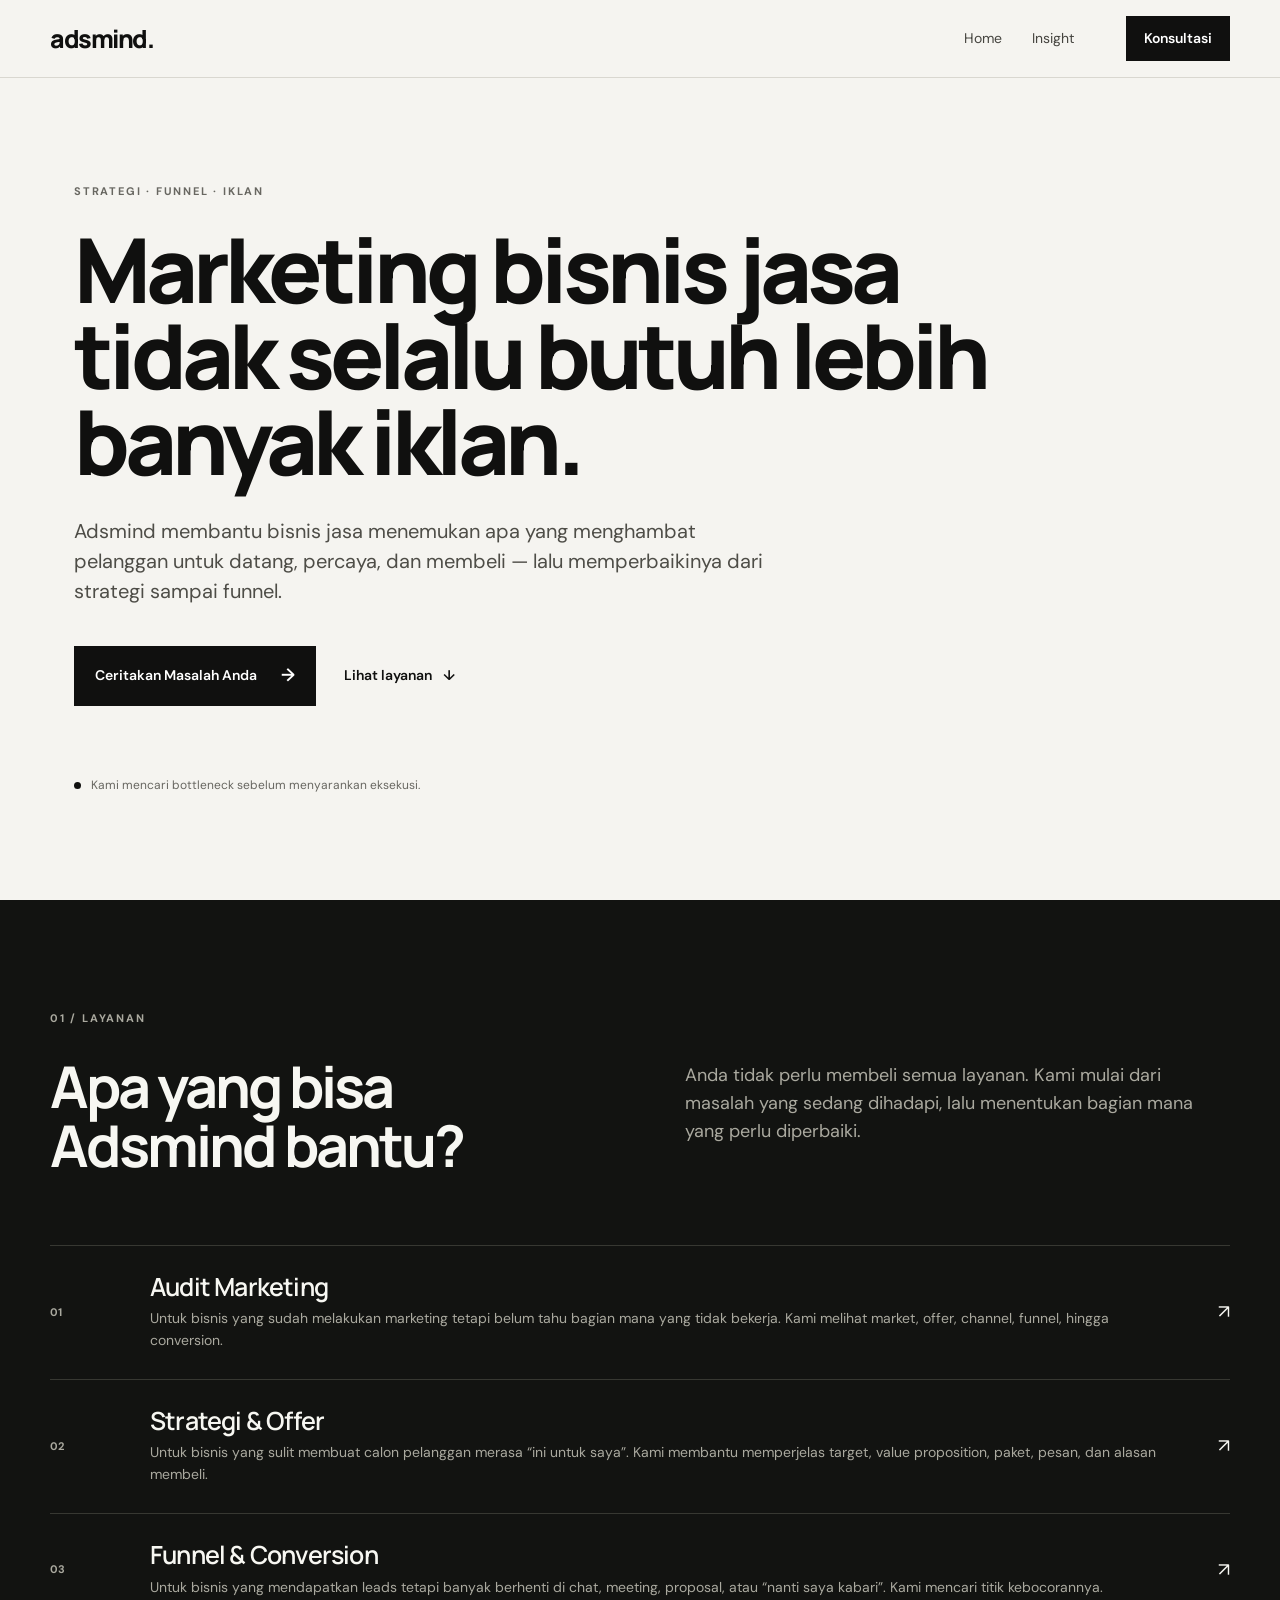
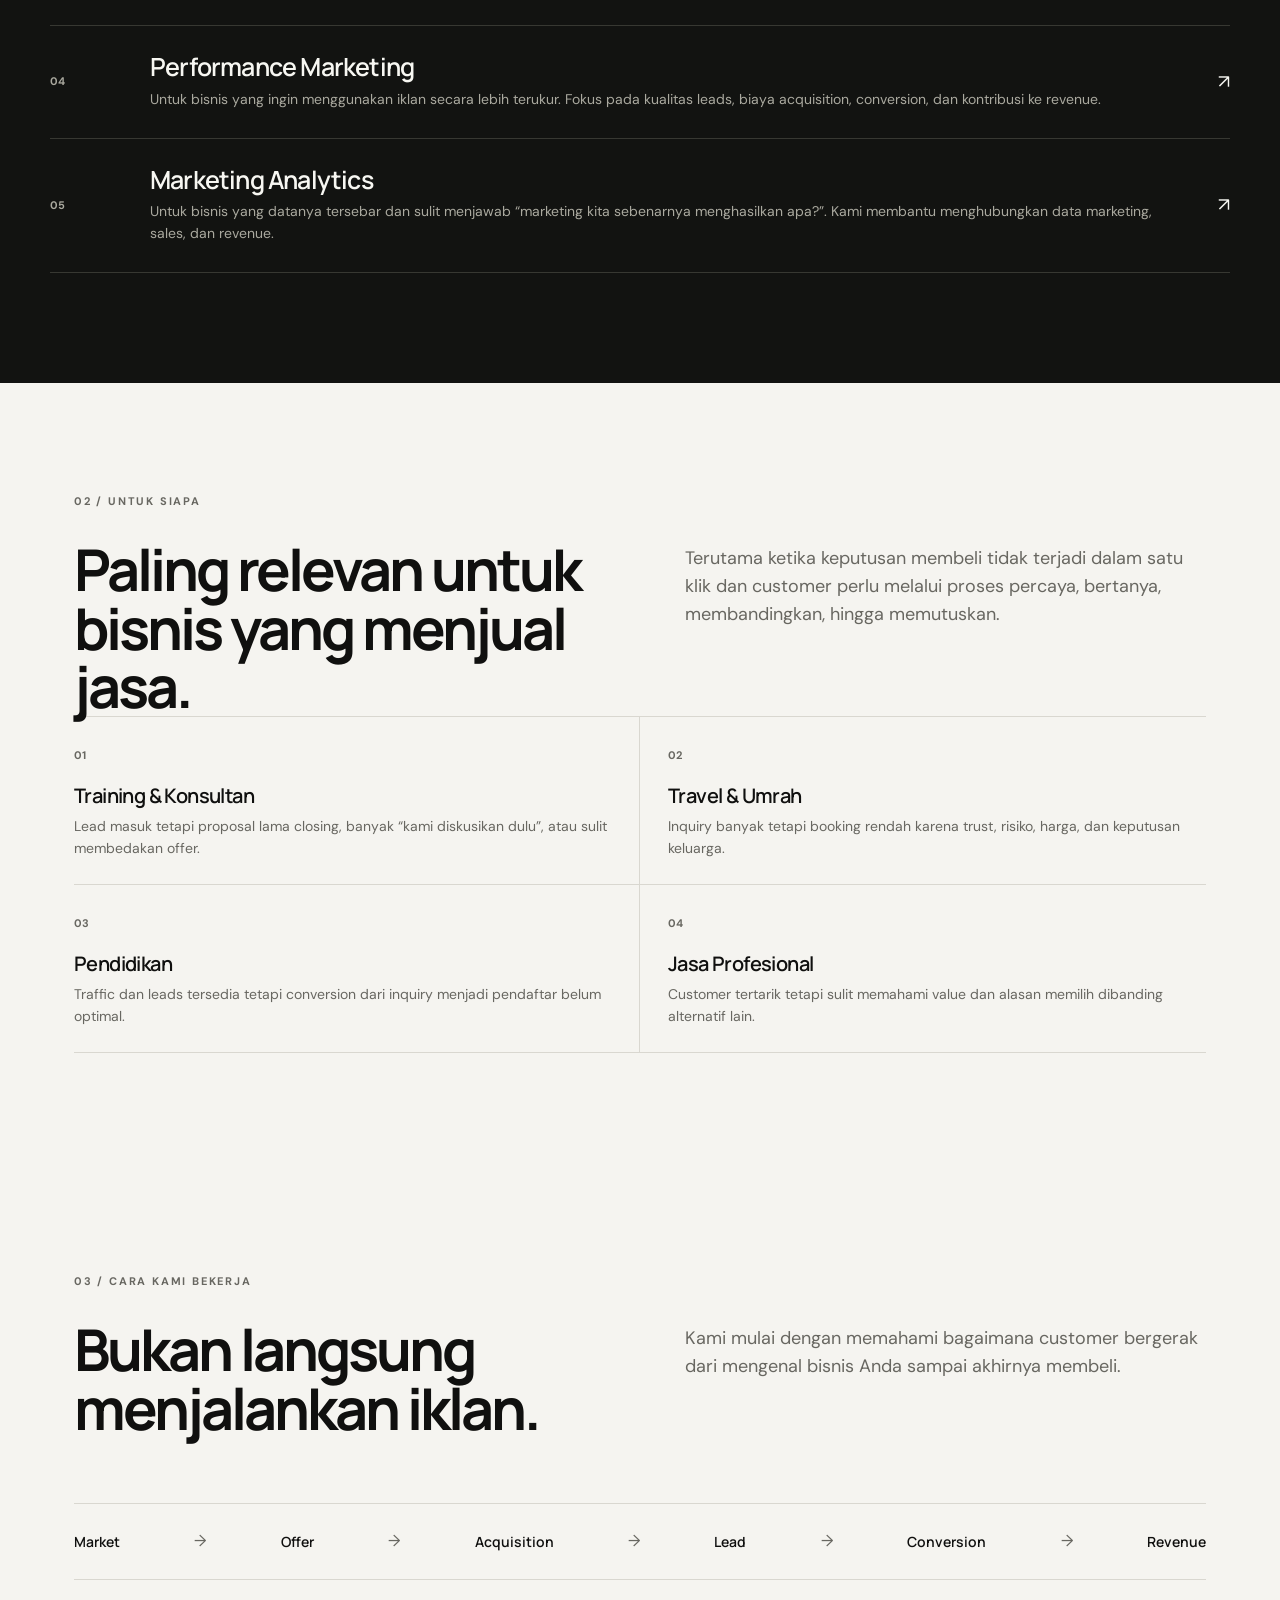
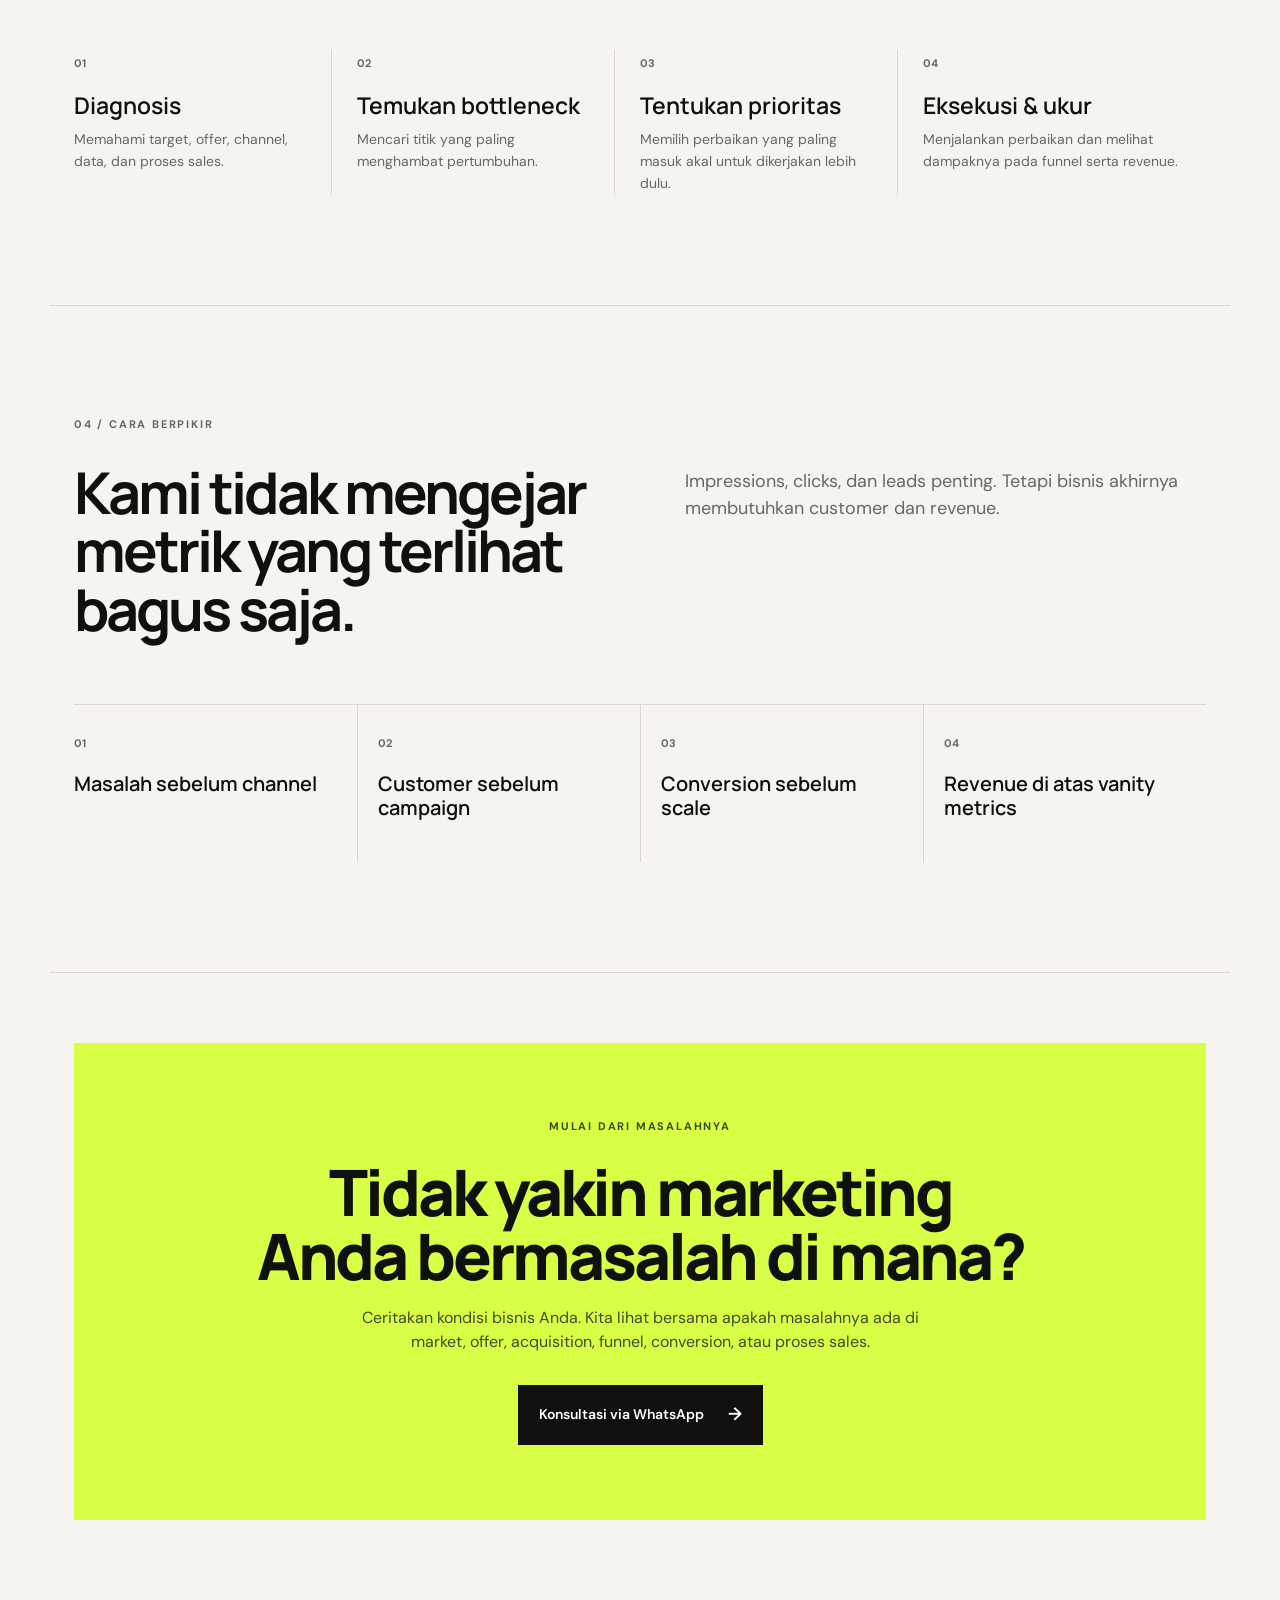
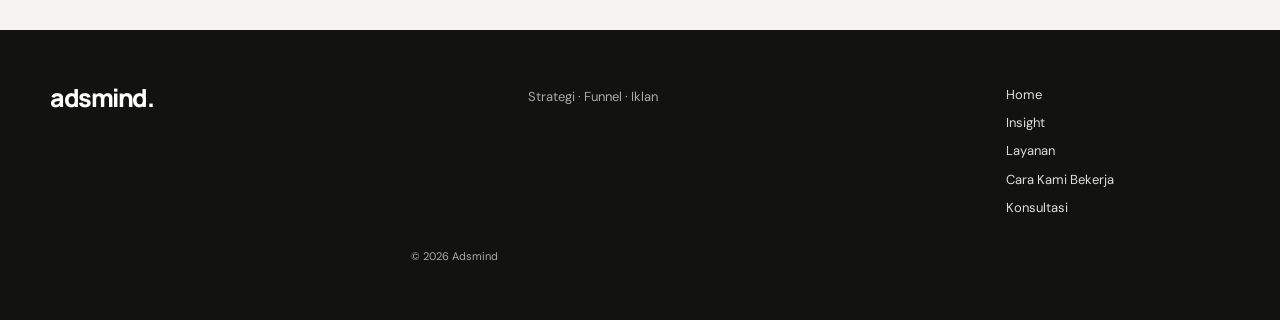
==== commit 00b826de: "Improve homepage service clarity and client journey" ====
--- a/index.html
+++ b/index.html
@@ -1 +1 @@
-<!doctype html><html lang="id"><head><meta charset="utf-8"><meta name="viewport" content="width=device-width,initial-scale=1"><meta name="description" content="Adsmind membantu bisnis menemukan bottleneck marketing, memperbaiki customer acquisition, funnel, dan conversion."><title>Adsmind — Strategi & Analitik untuk Pertumbuhan Bisnis</title><link rel="stylesheet" href="styles.css"></head><body><header class="site-header"><a class="brand" href="./" aria-label="Adsmind">adsmind<span>.</span></a><button class="menu-toggle" aria-label="Buka menu" aria-expanded="false" aria-controls="main-nav">Menu</button><nav id="main-nav" class="main-nav" aria-label="Navigasi utama"><a class="active" href="./">Home</a><a href="insight/">Insight</a></nav><a class="button button-small header-cta" href="https://wa.me/6288973900993?text=Halo%20Adsmind%2C%20saya%20ingin%20konsultasi%20mengenai%20marketing%20bisnis%20saya." target="_blank" rel="noopener">Konsultasi</a></header><main><section class="hero section"><div class="eyebrow">STRATEGI · ANALITIK · PERTUMBUHAN</div><h1>Jangan terus menambah budget marketing sebelum tahu masalahnya.</h1><p class="hero-copy">Adsmind membantu bisnis menemukan bottleneck dalam marketing—mulai dari target pasar, acquisition, kualitas leads, funnel, hingga conversion.</p><div class="actions"><a class="button" href="https://wa.me/6288973900993?text=Halo%20Adsmind%2C%20saya%20ingin%20konsultasi%20mengenai%20marketing%20bisnis%20saya." target="_blank" rel="noopener">Konsultasikan Masalah Marketing <span>→</span></a><a class="text-link" href="#cara-kerja">Lihat cara kami bekerja <span>↓</span></a></div><div class="hero-note"><span></span> Diagnosis sebelum eksekusi.</div></section><section class="section problem-section"><div class="section-label">01 / MASALAH</div><div class="two-col"><div><h2>Marketing sudah jalan. Tapi hasilnya belum sesuai harapan?</h2></div><div class="problem-grid"><article><span>01</span><h3>Leads mahal</h3><p>Biaya mendapatkan calon pelanggan terus meningkat tanpa pertumbuhan yang sepadan.</p></article><article><span>02</span><h3>Leads banyak, closing sedikit</h3><p>Banyak inquiry masuk, tetapi hanya sedikit yang menjadi pelanggan.</p></article><article><span>03</span><h3>Data tidak terhubung</h3><p>Data iklan, leads, sales, dan revenue tersebar di banyak tempat.</p></article><article><span>04</span><h3>Tidak tahu harus memperbaiki apa</h3><p>Banyak kemungkinan masalah, tetapi tidak jelas mana yang paling berdampak.</p></article></div></div></section><section id="layanan" class="section dark-section"><div class="section-label">02 / LAYANAN</div><div class="section-intro"><h2>Kami mencari di mana pertumbuhan bisnis Anda terhambat.</h2><p>Bukan sekadar menjalankan aktivitas marketing. Kami membantu memahami masalah, menentukan prioritas, dan mengubah insight menjadi tindakan.</p></div><div class="service-list"><article><div class="service-no">01</div><div><h3>Pasar & Pelanggan</h3><p>Memahami target customer, kebutuhan, alasan membeli, dan proses pengambilan keputusan.</p></div><span>↗</span></article><article><div class="service-no">02</div><div><h3>Customer Acquisition</h3><p>Menganalisis channel, campaign, offer, biaya acquisition, dan kualitas leads.</p></div><span>↗</span></article><article><div class="service-no">03</div><div><h3>Funnel & Conversion</h3><p>Menemukan di mana calon pelanggan berhenti sebelum menjadi customer.</p></div><span>↗</span></article><article><div class="service-no">04</div><div><h3>Marketing Analytics</h3><p>Menghubungkan aktivitas marketing dengan leads, sales, dan revenue.</p></div><span>↗</span></article><article><div class="service-no">05</div><div><h3>Growth Strategy</h3><p>Mengubah hasil analisis menjadi prioritas dan rencana pertumbuhan yang dapat dijalankan.</p></div><span>↗</span></article></div></section><section id="cara-kerja" class="section process-section"><div class="section-label">03 / CARA KAMI BEKERJA</div><div class="two-col process-top"><h2>Kami tidak mulai dari iklan. Kami mulai dari masalah.</h2><p>Pertumbuhan dilihat sebagai sebuah sistem yang menghubungkan pasar, acquisition, leads, conversion, dan revenue.</p></div><div class="funnel"><div>Pasar</div><i>→</i><div>Pelanggan</div><i>→</i><div>Acquisition</div><i>→</i><div>Lead</div><i>→</i><div>Conversion</div><i>→</i><div>Revenue</div></div><div class="steps"><article><b>01</b><h3>Diagnosis</h3><p>Memahami kondisi bisnis dan sistem marketing saat ini.</p></article><article><b>02</b><h3>Analisis</h3><p>Mencari bottleneck, pemborosan, dan peluang.</p></article><article><b>03</b><h3>Prioritas</h3><p>Menentukan masalah yang harus diperbaiki terlebih dahulu.</p></article><article><b>04</b><h3>Perbaikan</h3><p>Mengubah insight menjadi strategi, eksperimen, dan tindakan.</p></article></div></section><section id="tentang" class="section principle-section"><div class="section-label">04 / TENTANG ADSMIND</div><div class="two-col"><h2>Berbasis data. Bukan asumsi.</h2><p>Adsmind adalah partner strategi dan analitik marketing untuk bisnis yang ingin memahami apa yang menghambat pertumbuhan mereka.</p></div><div class="principles"><div><b>01</b><h3>Diagnosis sebelum eksekusi</h3></div><div><b>02</b><h3>Data sebelum asumsi</h3></div><div><b>03</b><h3>Revenue di atas vanity metrics</h3></div><div><b>04</b><h3>Prioritas di atas sekadar aktivitas</h3></div></div></section><section id="konsultasi" class="section cta-section"><div class="cta-card"><div class="section-label">KONSULTASI</div><h2>Tidak yakin masalah marketing Anda ada di mana?</h2><p>Ceritakan kondisi bisnis Anda. Kita mulai dari memahami masalahnya sebelum menentukan solusinya.</p><a class="button" href="https://wa.me/6288973900993?text=Halo%20Adsmind%2C%20saya%20ingin%20konsultasi%20mengenai%20marketing%20bisnis%20saya." target="_blank" rel="noopener">Mulai Konsultasi <span>→</span></a></div></section></main><footer><div class="footer-brand">adsmind<span>.</span></div><p>Strategi · Analitik · Pertumbuhan</p><div class="footer-links"><a href="./">Home</a><a href="insight/">Insight</a><a href="#layanan">Layanan</a><a href="#cara-kerja">Cara Kami Bekerja</a><a href="https://wa.me/6288973900993?text=Halo%20Adsmind%2C%20saya%20ingin%20konsultasi%20mengenai%20marketing%20bisnis%20saya." target="_blank" rel="noopener">Konsultasi</a></div><small>© 2026 Adsmind</small></footer><script>const t=document.querySelector('.menu-toggle'),n=document.querySelector('.main-nav');t.addEventListener('click',()=>{const open=n.classList.toggle('open');t.setAttribute('aria-expanded',String(open));t.textContent=open?'Tutup':'Menu'});n.querySelectorAll('a').forEach(a=>a.addEventListener('click',()=>{n.classList.remove('open');t.setAttribute('aria-expanded','false');t.textContent='Menu'}));</script></body></html>+<!doctype html><html lang="id"><head><meta charset="utf-8"><meta name="viewport" content="width=device-width,initial-scale=1"><meta name="description" content="Adsmind membantu bisnis jasa menemukan bottleneck marketing dan memperbaiki strategi, funnel, acquisition, dan conversion."><title>Adsmind — Strategi Marketing untuk Bisnis Jasa</title><link rel="stylesheet" href="styles.css"></head><body><header class="site-header"><a class="brand" href="./" aria-label="Adsmind">adsmind<span>.</span></a><button class="menu-toggle" aria-label="Buka menu" aria-expanded="false" aria-controls="main-nav">Menu</button><nav id="main-nav" class="main-nav" aria-label="Navigasi utama"><a class="active" href="./">Home</a><a href="insight/">Insight</a></nav><a class="button button-small header-cta" href="https://wa.me/6288973900993?text=Halo%20Adsmind%2C%20saya%20ingin%20konsultasi%20mengenai%20marketing%20bisnis%20saya." target="_blank" rel="noopener">Konsultasi</a></header><main><section class="hero section"><div class="eyebrow">STRATEGI · FUNNEL · IKLAN</div><h1>Marketing bisnis jasa tidak selalu butuh lebih banyak iklan.</h1><p class="hero-copy">Adsmind membantu bisnis jasa menemukan apa yang menghambat pelanggan untuk datang, percaya, dan membeli — lalu memperbaikinya dari strategi sampai funnel.</p><div class="actions"><a class="button" href="https://wa.me/6288973900993?text=Halo%20Adsmind%2C%20saya%20ingin%20konsultasi%20mengenai%20marketing%20bisnis%20saya." target="_blank" rel="noopener">Ceritakan Masalah Anda <span>→</span></a><a class="text-link" href="#layanan">Lihat layanan <span>↓</span></a></div><div class="hero-note"><span></span> Kami mencari bottleneck sebelum menyarankan eksekusi.</div></section><section id="layanan" class="section dark-section"><div class="section-label">01 / LAYANAN</div><div class="section-intro"><h2>Apa yang bisa Adsmind bantu?</h2><p>Anda tidak perlu membeli semua layanan. Kami mulai dari masalah yang sedang dihadapi, lalu menentukan bagian mana yang perlu diperbaiki.</p></div><div class="service-list"><article><div class="service-no">01</div><div><h3>Audit Marketing</h3><p>Untuk bisnis yang sudah melakukan marketing tetapi belum tahu bagian mana yang tidak bekerja. Kami melihat market, offer, channel, funnel, hingga conversion.</p></div><span>↗</span></article><article><div class="service-no">02</div><div><h3>Strategi & Offer</h3><p>Untuk bisnis yang sulit membuat calon pelanggan merasa “ini untuk saya”. Kami membantu memperjelas target, value proposition, paket, pesan, dan alasan membeli.</p></div><span>↗</span></article><article><div class="service-no">03</div><div><h3>Funnel & Conversion</h3><p>Untuk bisnis yang mendapatkan leads tetapi banyak berhenti di chat, meeting, proposal, atau “nanti saya kabari”. Kami mencari titik kebocorannya.</p></div><span>↗</span></article><article><div class="service-no">04</div><div><h3>Performance Marketing</h3><p>Untuk bisnis yang ingin menggunakan iklan secara lebih terukur. Fokus pada kualitas leads, biaya acquisition, conversion, dan kontribusi ke revenue.</p></div><span>↗</span></article><article><div class="service-no">05</div><div><h3>Marketing Analytics</h3><p>Untuk bisnis yang datanya tersebar dan sulit menjawab “marketing kita sebenarnya menghasilkan apa?”. Kami membantu menghubungkan data marketing, sales, dan revenue.</p></div><span>↗</span></article></div></section><section class="section fit-section"><div class="section-label">02 / UNTUK SIAPA</div><div class="two-col"><h2>Paling relevan untuk bisnis yang menjual jasa.</h2><p>Terutama ketika keputusan membeli tidak terjadi dalam satu klik dan customer perlu melalui proses percaya, bertanya, membandingkan, hingga memutuskan.</p></div><div class="problem-grid"><article><span>01</span><h3>Training & Konsultan</h3><p>Lead masuk tetapi proposal lama closing, banyak “kami diskusikan dulu”, atau sulit membedakan offer.</p></article><article><span>02</span><h3>Travel & Umrah</h3><p>Inquiry banyak tetapi booking rendah karena trust, risiko, harga, dan keputusan keluarga.</p></article><article><span>03</span><h3>Pendidikan</h3><p>Traffic dan leads tersedia tetapi conversion dari inquiry menjadi pendaftar belum optimal.</p></article><article><span>04</span><h3>Jasa Profesional</h3><p>Customer tertarik tetapi sulit memahami value dan alasan memilih dibanding alternatif lain.</p></article></div></section><section id="cara-kerja" class="section process-section"><div class="section-label">03 / CARA KAMI BEKERJA</div><div class="two-col process-top"><h2>Bukan langsung menjalankan iklan.</h2><p>Kami mulai dengan memahami bagaimana customer bergerak dari mengenal bisnis Anda sampai akhirnya membeli.</p></div><div class="funnel"><div>Market</div><i>→</i><div>Offer</div><i>→</i><div>Acquisition</div><i>→</i><div>Lead</div><i>→</i><div>Conversion</div><i>→</i><div>Revenue</div></div><div class="steps"><article><b>01</b><h3>Diagnosis</h3><p>Memahami target, offer, channel, data, dan proses sales.</p></article><article><b>02</b><h3>Temukan bottleneck</h3><p>Mencari titik yang paling menghambat pertumbuhan.</p></article><article><b>03</b><h3>Tentukan prioritas</h3><p>Memilih perbaikan yang paling masuk akal untuk dikerjakan lebih dulu.</p></article><article><b>04</b><h3>Eksekusi & ukur</h3><p>Menjalankan perbaikan dan melihat dampaknya pada funnel serta revenue.</p></article></div></section><section class="section principle-section"><div class="section-label">04 / CARA BERPIKIR</div><div class="two-col"><h2>Kami tidak mengejar metrik yang terlihat bagus saja.</h2><p>Impressions, clicks, dan leads penting. Tetapi bisnis akhirnya membutuhkan customer dan revenue.</p></div><div class="principles"><div><b>01</b><h3>Masalah sebelum channel</h3></div><div><b>02</b><h3>Customer sebelum campaign</h3></div><div><b>03</b><h3>Conversion sebelum scale</h3></div><div><b>04</b><h3>Revenue di atas vanity metrics</h3></div></div></section><section id="konsultasi" class="section cta-section"><div class="cta-card"><div class="section-label">MULAI DARI MASALAHNYA</div><h2>Tidak yakin marketing Anda bermasalah di mana?</h2><p>Ceritakan kondisi bisnis Anda. Kita lihat bersama apakah masalahnya ada di market, offer, acquisition, funnel, conversion, atau proses sales.</p><a class="button" href="https://wa.me/6288973900993?text=Halo%20Adsmind%2C%20saya%20ingin%20konsultasi%20mengenai%20marketing%20bisnis%20saya." target="_blank" rel="noopener">Konsultasi via WhatsApp <span>→</span></a></div></section></main><footer><div class="footer-brand">adsmind<span>.</span></div><p>Strategi · Funnel · Iklan</p><div class="footer-links"><a href="./">Home</a><a href="insight/">Insight</a><a href="#layanan">Layanan</a><a href="#cara-kerja">Cara Kami Bekerja</a><a href="https://wa.me/6288973900993?text=Halo%20Adsmind%2C%20saya%20ingin%20konsultasi%20mengenai%20marketing%20bisnis%20saya." target="_blank" rel="noopener">Konsultasi</a></div><small>© 2026 Adsmind</small></footer><script>const t=document.querySelector('.menu-toggle'),n=document.querySelector('.main-nav');t.addEventListener('click',()=>{const open=n.classList.toggle('open');t.setAttribute('aria-expanded',String(open));t.textContent=open?'Tutup':'Menu'});n.querySelectorAll('a').forEach(a=>a.addEventListener('click',()=>{n.classList.remove('open');t.setAttribute('aria-expanded','false');t.textContent='Menu'}));</script></body></html>
--- a/styles.css
+++ b/styles.css
@@ -1,5 +1,5 @@
 @import url('https://fonts.googleapis.com/css2?family=DM+Sans:wght@400;500;600;700&family=Manrope:wght@500;600;700;800&display=swap');
-:root{--bg:#f5f4f0;--ink:#10100f;--muted:#686761;--line:#d9d7d0;--dark:#121311;--dark-muted:#aaa99f;--accent:#d8ff45;--max:1180px}*{box-sizing:border-box}html{scroll-behavior:smooth}body{margin:0;background:var(--bg);color:var(--ink);font-family:'DM Sans',sans-serif;line-height:1.55}a{color:inherit;text-decoration:none}.site-header{height:78px;border-bottom:1px solid var(--line);display:flex;align-items:center;gap:42px;padding:0 max(24px,calc((100vw - var(--max))/2));position:sticky;top:0;background:rgba(245,244,240,.96);backdrop-filter:blur(14px);z-index:20}.brand,.footer-brand{font:800 25px/1 'Manrope',sans-serif;letter-spacing:-1.5px;margin-right:auto}.brand span,.footer-brand span{font-weight:800}.site-header nav{display:flex;align-items:center;gap:30px;font-size:14px;color:#45443f}.site-header nav a{padding:30px 0}.site-header nav a:hover,.text-link:hover{opacity:.6}.menu-toggle{display:none}.button{display:inline-flex;align-items:center;justify-content:center;gap:24px;background:var(--ink);color:#fff;border:1px solid var(--ink);padding:15px 20px;font-size:14px;font-weight:600;transition:.2s}.button:hover{background:transparent;color:var(--ink)}.button span{font-size:18px}.button-small{padding:11px 17px;margin-left:10px}.section{max-width:var(--max);margin:auto;padding:110px 24px}.hero{min-height:calc(100vh - 78px);display:flex;flex-direction:column;justify-content:center;align-items:flex-start;padding-top:90px;padding-bottom:90px}.eyebrow,.section-label{font-size:11px;font-weight:700;letter-spacing:1.8px;color:var(--muted)}.hero h1{font:800 clamp(52px,7vw,94px)/.96 'Manrope',sans-serif;letter-spacing:-5px;max-width:1030px;margin:26px 0 32px}.hero-copy{font-size:20px;line-height:1.5;max-width:700px;color:#4e4d47;margin:0}.actions{display:flex;align-items:center;gap:28px;margin-top:40px}.text-link{font-size:14px;font-weight:600}.text-link span{margin-left:8px}.hero-note{margin-top:70px;font-size:12px;color:var(--muted);display:flex;align-items:center;gap:10px}.hero-note span{display:block;width:7px;height:7px;border-radius:50%;background:var(--ink)}.problem-section{border-top:1px solid var(--line)}.two-col{display:grid;grid-template-columns:1fr 1fr;gap:90px;margin-top:30px}.two-col h2,.section-intro h2{font:700 clamp(38px,4.5vw,62px)/1.02 'Manrope',sans-serif;letter-spacing:-3px;margin:0;max-width:600px}.two-col>p,.section-intro p{font-size:18px;color:var(--muted);max-width:540px;margin:5px 0}.problem-grid{display:grid;grid-template-columns:1fr 1fr;gap:0;border-top:1px solid var(--line)}.problem-grid article{padding:25px 22px 25px 0;border-bottom:1px solid var(--line)}.problem-grid article:nth-child(odd){border-right:1px solid var(--line);padding-right:28px}.problem-grid article:nth-child(even){padding-left:28px}.problem-grid span,.service-no{font-size:11px;color:var(--muted);font-weight:700}.problem-grid h3{font:600 20px/1.2 'Manrope',sans-serif;margin:17px 0 8px;letter-spacing:-.6px}.problem-grid p,.service-list p,.steps p,.audience-grid span{font-size:14px;color:var(--muted);margin:0}.dark-section{max-width:none;background:var(--dark);color:#f7f7f2;padding-left:max(24px,calc((100vw - var(--max))/2));padding-right:max(24px,calc((100vw - var(--max))/2))}.dark-section .section-label,.dark-section .section-intro p,.dark-section .service-no,.dark-section .service-list p{color:var(--dark-muted)}.section-intro{display:grid;grid-template-columns:1fr 1fr;gap:90px;margin:30px 0 70px}.service-list{border-top:1px solid #373832}.service-list article{display:grid;grid-template-columns:80px 1fr 30px;align-items:center;gap:20px;padding:27px 0;border-bottom:1px solid #373832}.service-list h3{font:600 25px/1.15 'Manrope',sans-serif;margin:0 0 7px;letter-spacing:-.8px}.service-list article>span{font-size:19px;text-align:right}.process-section{border-bottom:1px solid var(--line)}.process-top{margin-bottom:65px}.funnel{display:flex;align-items:center;justify-content:space-between;border-top:1px solid var(--line);border-bottom:1px solid var(--line);padding:25px 0;margin-bottom:70px;overflow:auto;white-space:nowrap}.funnel div{font:600 14px 'Manrope',sans-serif}.funnel i{font-style:normal;color:var(--muted)}.steps{display:grid;grid-template-columns:repeat(4,1fr);gap:0}.steps article{padding:0 25px 0 0;border-right:1px solid var(--line);margin-right:25px}.steps article:last-child{border:0;margin:0}.steps b{font-size:11px;color:var(--muted)}.steps h3{font:600 23px 'Manrope',sans-serif;margin:15px 0 8px}.principle-section{border-bottom:1px solid var(--line)}.principles{display:grid;grid-template-columns:repeat(4,1fr);margin-top:65px;border-top:1px solid var(--line)}.principles>div{padding:25px 20px 25px 0;min-height:150px}.principles>div+div{border-left:1px solid var(--line);padding-left:20px}.principles b{font-size:11px;color:var(--muted)}.principles h3{font:600 20px/1.2 'Manrope',sans-serif;margin:17px 0}.cta-section{padding-top:70px;padding-bottom:110px}.cta-card{background:var(--accent);padding:75px max(30px,7vw);text-align:center}.cta-card .section-label{color:#3f4920}.cta-card h2{font:800 clamp(40px,5vw,68px)/1 'Manrope',sans-serif;letter-spacing:-3px;max-width:780px;margin:25px auto 18px}.cta-card p{max-width:570px;margin:0 auto 30px;color:#454a2e}.cta-card .button{background:var(--ink);border-color:var(--ink);color:#fff}.cta-card .button:hover{background:transparent;color:var(--ink)}footer{background:var(--dark);color:#fff;padding:55px max(24px,calc((100vw - var(--max))/2));display:grid;grid-template-columns:2fr 2fr 1fr;gap:30px;align-items:start}footer p{margin:2px 0;color:var(--dark-muted);font-size:13px}.footer-links{display:flex;flex-direction:column;gap:8px;font-size:13px;color:#ddd}.footer-links a:hover{opacity:.6}footer small{color:var(--dark-muted);font-size:11px;text-align:right;align-self:end}
-/* Insight */.content-hero{padding-top:90px;padding-bottom:75px;border-bottom:1px solid var(--line)}.content-hero h1{font:800 clamp(55px,8vw,100px)/.95 'Manrope',sans-serif;letter-spacing:-5px;margin:25px 0}.article-list{padding-top:0}.article-list article{display:grid;grid-template-columns:180px 1fr 260px;gap:35px;padding:45px 0;border-bottom:1px solid var(--line);align-items:start}.article-list article>span{font-size:10px;font-weight:700;letter-spacing:1.5px;color:var(--muted);padding-top:8px}.article-list h2{font:700 clamp(28px,3.2vw,43px)/1.08 'Manrope',sans-serif;letter-spacing:-1.6px;margin:0}.article-list h2 a:hover{opacity:.58}.article-list p{font-size:15px;color:var(--muted);margin:5px 0 20px}.article-list article>a{font-size:13px;font-weight:700}.article-list article>a:hover{opacity:.6}.article-page{max-width:900px}.article-page h1{font:800 clamp(45px,6vw,76px)/.98 'Manrope',sans-serif;letter-spacing:-4px;margin:25px 0}.article-lead{font-size:21px;color:var(--muted);max-width:760px;margin:0 0 55px}.article-body{max-width:720px;font-size:18px}.article-body h2{font:700 34px/1.1 'Manrope',sans-serif;letter-spacing:-1.5px;margin:55px 0 20px}.article-body p{margin:0 0 20px}.article-body ul,.article-body ol{padding-left:25px;margin:0 0 25px}.article-body li{margin:8px 0}.article-body blockquote{border-left:3px solid var(--ink);margin:25px 0;padding:5px 0 5px 22px;font:600 21px/1.4 'Manrope',sans-serif}.article-body hr{border:0;border-top:1px solid var(--line);margin:50px 0}.article-signoff{margin-top:50px!important}
-@media(max-width:800px){.site-header{height:68px;padding:0 20px;gap:12px}.site-header nav{position:absolute;left:0;right:0;top:68px;background:var(--bg);border-bottom:1px solid var(--line);display:none;flex-direction:column;align-items:stretch;gap:0;padding:8px 20px;box-shadow:0 14px 30px rgba(16,16,15,.08)}.site-header nav.open{display:flex}.site-header nav a{padding:14px 0;font-size:16px;border-bottom:1px solid var(--line)}.site-header nav a:last-child{border-bottom:0}.menu-toggle{display:block;border:0;background:none;font:600 13px 'DM Sans',sans-serif;padding:10px 0}.header-cta{margin-left:auto}.section{padding:75px 20px}.hero{min-height:auto;padding-top:80px;padding-bottom:80px}.hero h1{font-size:51px;letter-spacing:-3px}.hero-copy{font-size:17px}.actions{flex-direction:column;align-items:flex-start;gap:20px}.two-col,.section-intro{grid-template-columns:1fr;gap:35px}.problem-grid{grid-template-columns:1fr}.problem-grid article:nth-child(odd){border-right:0;padding-right:0}.problem-grid article:nth-child(even){padding-left:0}.service-list article{grid-template-columns:45px 1fr 20px}.service-list h3{font-size:21px}.steps{grid-template-columns:1fr 1fr;gap:35px}.steps article{border-right:0;margin:0;padding:0}.principles{grid-template-columns:1fr 1fr}.principles>div+div{border-left:0;padding-left:0}.principles>div:nth-child(even){border-left:1px solid var(--line);padding-left:20px}.cta-card{padding:55px 25px}.cta-card h2{letter-spacing:-2px}footer{grid-template-columns:1fr 1fr;padding:45px 20px}footer small{grid-column:1/-1;text-align:left}.content-hero{padding-top:65px;padding-bottom:55px}.content-hero h1{font-size:56px;letter-spacing:-3px}.article-list article{grid-template-columns:1fr;gap:12px;padding:35px 0}.article-list article>span{padding-top:0}.article-list p{font-size:15px;margin-bottom:8px}.article-page h1{font-size:46px;letter-spacing:-2.5px}.article-lead{font-size:19px;margin-bottom:40px}.article-body{font-size:17px}.article-body h2{font-size:30px}.article-body blockquote{font-size:19px}}
+:root{--bg:#f5f4f0;--ink:#10100f;--muted:#686761;--line:#d9d7d0;--dark:#121311;--dark-muted:#aaa99f;--accent:#d8ff45;--max:1180px}*{box-sizing:border-box}html{scroll-behavior:smooth}body{margin:0;background:var(--bg);color:var(--ink);font-family:'DM Sans',sans-serif;line-height:1.55}a{color:inherit;text-decoration:none}.site-header{height:78px;border-bottom:1px solid var(--line);display:flex;align-items:center;gap:42px;padding:0 max(24px,calc((100vw - var(--max))/2));position:sticky;top:0;background:rgba(245,244,240,.97);backdrop-filter:blur(14px);z-index:20}.brand,.footer-brand{font:800 25px/1 'Manrope',sans-serif;letter-spacing:-1.5px;margin-right:auto}.brand span,.footer-brand span{font-weight:800}.site-header nav{display:flex;align-items:center;gap:30px;font-size:14px;color:#45443f}.site-header nav a{padding:30px 0}.site-header nav a:hover,.text-link:hover{opacity:.6}.menu-toggle{display:none}.button{display:inline-flex;align-items:center;justify-content:center;gap:24px;background:var(--ink);color:#fff;border:1px solid var(--ink);padding:15px 20px;font-size:14px;font-weight:600;transition:.2s}.button:hover{background:transparent;color:var(--ink)}.button span{font-size:18px}.button-small{padding:11px 17px;margin-left:10px}.section{max-width:var(--max);margin:auto;padding:110px 24px}.hero{min-height:calc(100vh - 78px);display:flex;flex-direction:column;justify-content:center;align-items:flex-start;padding-top:90px;padding-bottom:90px}.eyebrow,.section-label{font-size:11px;font-weight:700;letter-spacing:1.8px;color:var(--muted)}.hero h1{font:800 clamp(52px,7vw,94px)/.96 'Manrope',sans-serif;letter-spacing:-5px;max-width:1030px;margin:26px 0 32px}.hero-copy{font-size:20px;line-height:1.5;max-width:700px;color:#4e4d47;margin:0}.actions{display:flex;align-items:center;gap:28px;margin-top:40px}.text-link{font-size:14px;font-weight:600}.text-link span{margin-left:8px}.hero-note{margin-top:70px;font-size:12px;color:var(--muted);display:flex;align-items:center;gap:10px}.hero-note span{display:block;width:7px;height:7px;border-radius:50%;background:var(--ink)}.problem-section{border-top:1px solid var(--line)}.two-col{display:grid;grid-template-columns:1fr 1fr;gap:90px;margin-top:30px}.two-col h2,.section-intro h2{font:700 clamp(38px,4.5vw,62px)/1.02 'Manrope',sans-serif;letter-spacing:-3px;margin:0;max-width:600px}.two-col>p,.section-intro p{font-size:18px;color:var(--muted);max-width:540px;margin:5px 0}.problem-grid{display:grid;grid-template-columns:1fr 1fr;gap:0;border-top:1px solid var(--line)}.problem-grid article{padding:25px 22px 25px 0;border-bottom:1px solid var(--line)}.problem-grid article:nth-child(odd){border-right:1px solid var(--line);padding-right:28px}.problem-grid article:nth-child(even){padding-left:28px}.problem-grid span,.service-no{font-size:11px;color:var(--muted);font-weight:700}.problem-grid h3{font:600 20px/1.2 'Manrope',sans-serif;margin:17px 0 8px;letter-spacing:-.6px}.problem-grid p,.service-list p,.steps p{font-size:14px;color:var(--muted);margin:0}.dark-section{max-width:none;background:var(--dark);color:#f7f7f2;padding-left:max(24px,calc((100vw - var(--max))/2));padding-right:max(24px,calc((100vw - var(--max))/2))}.dark-section .section-label,.dark-section .section-intro p,.dark-section .service-no,.dark-section .service-list p{color:var(--dark-muted)}.section-intro{display:grid;grid-template-columns:1fr 1fr;gap:90px;margin:30px 0 70px}.service-list{border-top:1px solid #373832}.service-list article{display:grid;grid-template-columns:80px 1fr 30px;align-items:center;gap:20px;padding:27px 0;border-bottom:1px solid #373832}.service-list h3{font:600 25px/1.15 'Manrope',sans-serif;margin:0 0 7px;letter-spacing:-.8px}.service-list article>span{font-size:19px;text-align:right}.process-section{border-bottom:1px solid var(--line)}.process-top{margin-bottom:65px}.funnel{display:flex;align-items:center;justify-content:space-between;border-top:1px solid var(--line);border-bottom:1px solid var(--line);padding:25px 0;margin-bottom:70px;overflow:auto;white-space:nowrap}.funnel div{font:600 14px 'Manrope',sans-serif}.funnel i{font-style:normal;color:var(--muted)}.steps{display:grid;grid-template-columns:repeat(4,1fr);gap:0}.steps article{padding:0 25px 0 0;border-right:1px solid var(--line);margin-right:25px}.steps article:last-child{border:0;margin:0}.steps b{font-size:11px;color:var(--muted)}.steps h3{font:600 23px 'Manrope',sans-serif;margin:15px 0 8px}.principle-section{border-bottom:1px solid var(--line)}.principles{display:grid;grid-template-columns:repeat(4,1fr);margin-top:65px;border-top:1px solid var(--line)}.principles>div{padding:25px 20px 25px 0;min-height:150px}.principles>div+div{border-left:1px solid var(--line);padding-left:20px}.principles b{font-size:11px;color:var(--muted)}.principles h3{font:600 20px/1.2 'Manrope',sans-serif;margin:17px 0}.cta-section{padding-top:70px;padding-bottom:110px}.cta-card{background:var(--accent);padding:75px max(30px,7vw);text-align:center}.cta-card .section-label{color:#3f4920}.cta-card h2{font:800 clamp(40px,5vw,68px)/1 'Manrope',sans-serif;letter-spacing:-3px;max-width:780px;margin:25px auto 18px}.cta-card p{max-width:570px;margin:0 auto 30px;color:#454a2e}.cta-card .button{background:var(--ink);border-color:var(--ink);color:#fff}.cta-card .button:hover{background:transparent;color:var(--ink)}footer{background:var(--dark);color:#fff;padding:55px max(24px,calc((100vw - var(--max))/2));display:grid;grid-template-columns:2fr 2fr 1fr;gap:30px;align-items:start}footer p{margin:2px 0;color:var(--dark-muted);font-size:13px}.footer-links{display:flex;flex-direction:column;gap:8px;font-size:13px;color:#ddd}.footer-links a:hover{opacity:.6}footer small{color:var(--dark-muted);font-size:11px;text-align:right;align-self:end}
+/* Insight */.content-hero{padding-top:100px;padding-bottom:85px;border-bottom:1px solid var(--line)}.content-hero h1{font:800 clamp(58px,8vw,105px)/.92 'Manrope',sans-serif;letter-spacing:-5px;margin:22px 0 24px}.content-hero .hero-copy{max-width:760px}.article-list{padding-top:0}.article-list article{display:grid;grid-template-columns:150px minmax(0,1fr) 270px;gap:42px;padding:48px 0;border-bottom:1px solid var(--line);align-items:start}.article-list article>span{font-size:10px;font-weight:700;letter-spacing:1.6px;color:var(--muted);padding-top:8px}.article-list h2{font:700 clamp(29px,3.1vw,44px)/1.07 'Manrope',sans-serif;letter-spacing:-1.7px;margin:0}.article-list h2 a:hover{opacity:.58}.article-list p{font-size:15px;line-height:1.5;color:var(--muted);margin:4px 0 18px;display:-webkit-box;-webkit-line-clamp:2;-webkit-box-orient:vertical;overflow:hidden}.article-list article>a{font-size:13px;font-weight:700}.article-list article>a:hover{opacity:.6}.article-page{max-width:900px}.article-page h1{font:800 clamp(45px,6vw,76px)/.98 'Manrope',sans-serif;letter-spacing:-4px;margin:25px 0}.article-lead{font-size:21px;color:var(--muted);max-width:760px;margin:0 0 55px}.article-body{max-width:720px;font-size:18px}.article-body h2{font:700 34px/1.1 'Manrope',sans-serif;letter-spacing:-1.5px;margin:55px 0 20px}.article-body p{margin:0 0 20px}.article-body ul,.article-body ol{padding-left:25px;margin:0 0 25px}.article-body li{margin:8px 0}.article-body blockquote{border-left:3px solid var(--ink);margin:25px 0;padding:5px 0 5px 22px;font:600 21px/1.4 'Manrope',sans-serif}.article-body hr{border:0;border-top:1px solid var(--line);margin:50px 0}.article-signoff{margin-top:50px!important}
+@media(max-width:800px){.site-header{height:68px;padding:0 20px;gap:14px}.site-header nav{position:absolute;left:0;right:0;top:68px;background:var(--bg);border-bottom:1px solid var(--line);display:none!important;flex-direction:column;align-items:stretch;gap:0;padding:8px 20px;box-shadow:0 14px 30px rgba(16,16,15,.08)}.site-header nav.open{display:flex!important}.site-header nav a{padding:14px 0;font-size:16px;border-bottom:1px solid var(--line)}.site-header nav a:last-child{border-bottom:0}.menu-toggle{display:block;order:2;border:0;background:transparent;color:var(--ink);font:700 13px 'DM Sans',sans-serif;padding:10px 2px;cursor:pointer}.header-cta{order:3;margin-left:0;padding:10px 13px}.brand{order:1}.section{padding:75px 20px}.hero{min-height:auto;padding-top:80px;padding-bottom:80px}.hero h1{font-size:51px;letter-spacing:-3px}.hero-copy{font-size:17px}.actions{flex-direction:column;align-items:flex-start;gap:20px}.two-col,.section-intro{grid-template-columns:1fr;gap:35px}.problem-grid{grid-template-columns:1fr}.problem-grid article:nth-child(odd){border-right:0;padding-right:0}.problem-grid article:nth-child(even){padding-left:0}.service-list article{grid-template-columns:45px 1fr 20px}.service-list h3{font-size:21px}.steps{grid-template-columns:1fr 1fr;gap:35px}.steps article{border-right:0;margin:0;padding:0}.principles{grid-template-columns:1fr 1fr}.principles>div+div{border-left:0;padding-left:0}.principles>div:nth-child(even){border-left:1px solid var(--line);padding-left:20px}.cta-card{padding:55px 25px}.cta-card h2{letter-spacing:-2px}footer{grid-template-columns:1fr 1fr;padding:45px 20px}footer small{grid-column:1/-1;text-align:left}.content-hero{padding-top:65px;padding-bottom:55px}.content-hero h1{font-size:56px;letter-spacing:-3px}.article-list article{grid-template-columns:1fr;gap:10px;padding:35px 0}.article-list article>span{padding-top:0}.article-list h2{font-size:30px;letter-spacing:-1.2px}.article-list p{font-size:15px;margin:0 0 5px}.article-page h1{font-size:46px;letter-spacing:-2.5px}.article-lead{font-size:19px;margin-bottom:40px}.article-body{font-size:17px}.article-body h2{font-size:30px}.article-body blockquote{font-size:19px}}
 @media(max-width:520px){.hero h1{font-size:43px}.two-col h2,.section-intro h2{font-size:38px}.principles{grid-template-columns:1fr}.principles>div:nth-child(even){border-left:0;padding-left:0}.content-hero h1{font-size:49px}.article-page h1{font-size:40px}.article-body h2{font-size:28px}footer{grid-template-columns:1fr}}
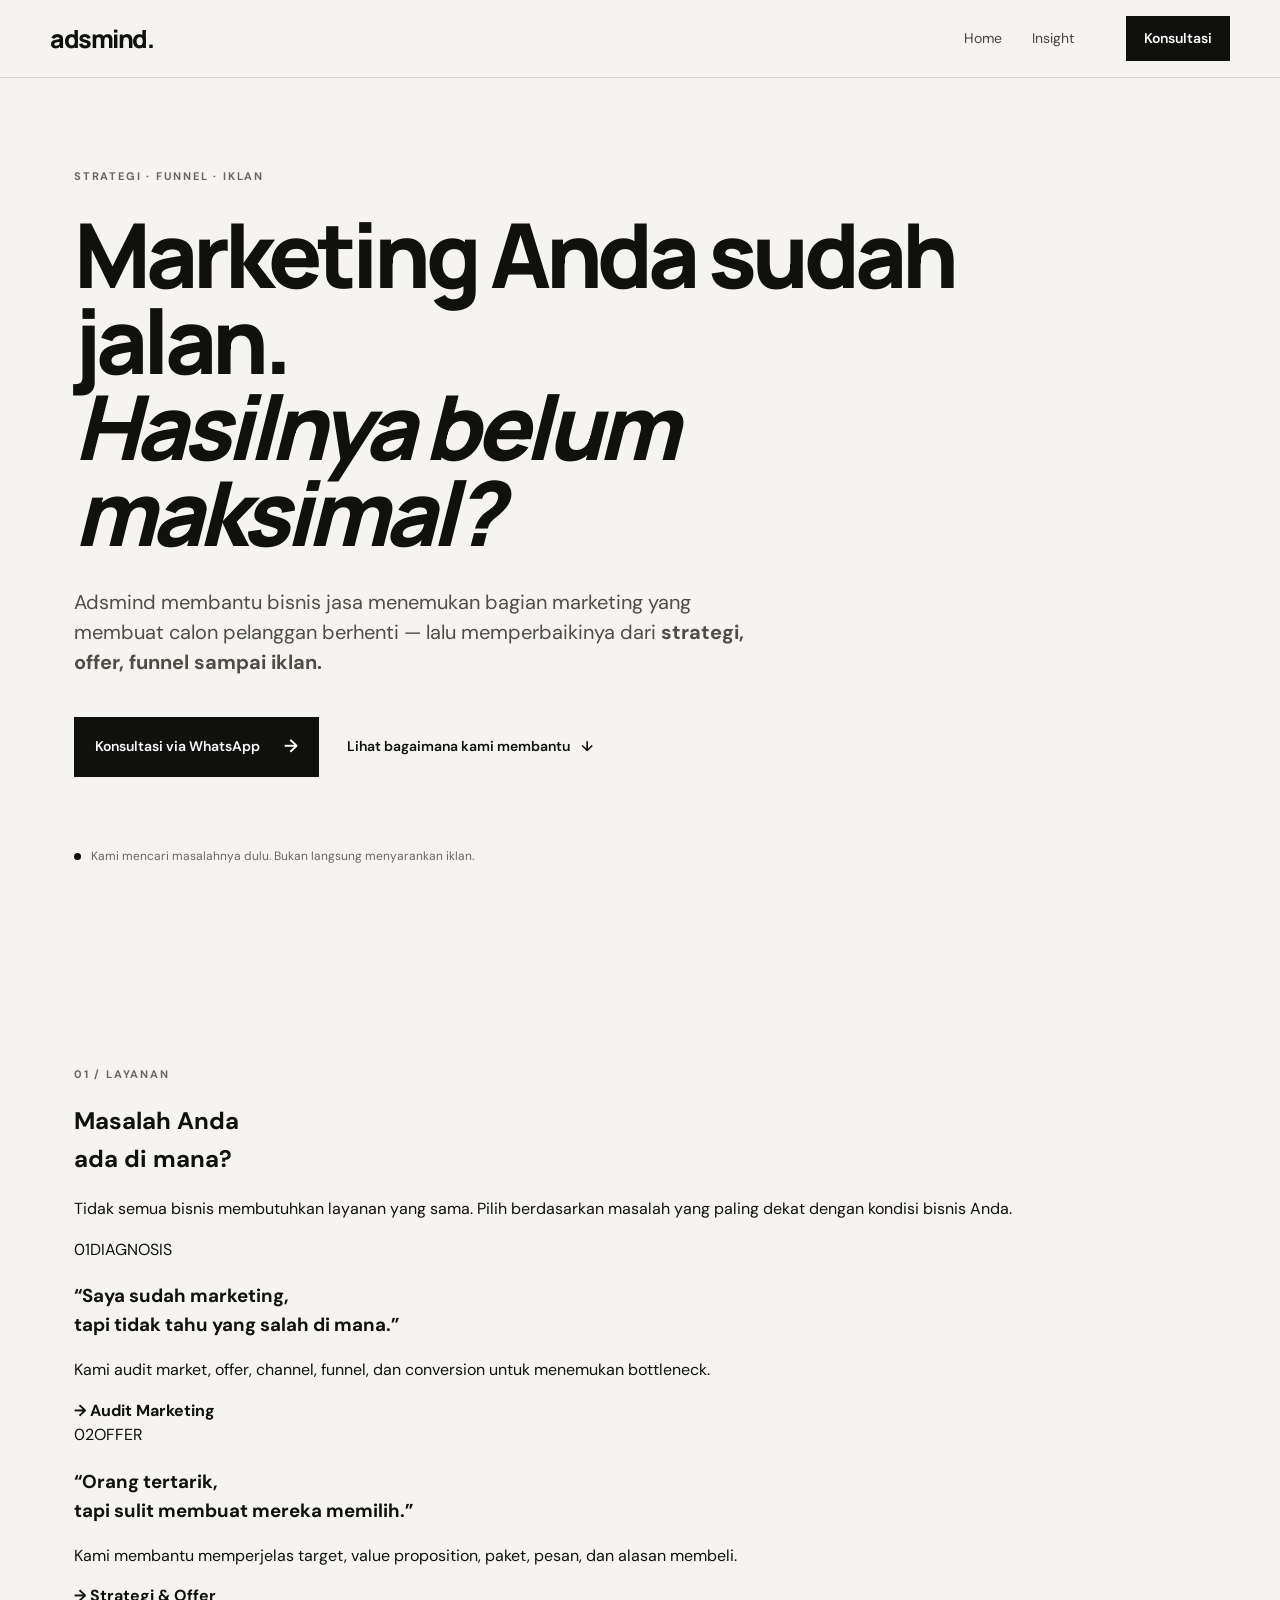
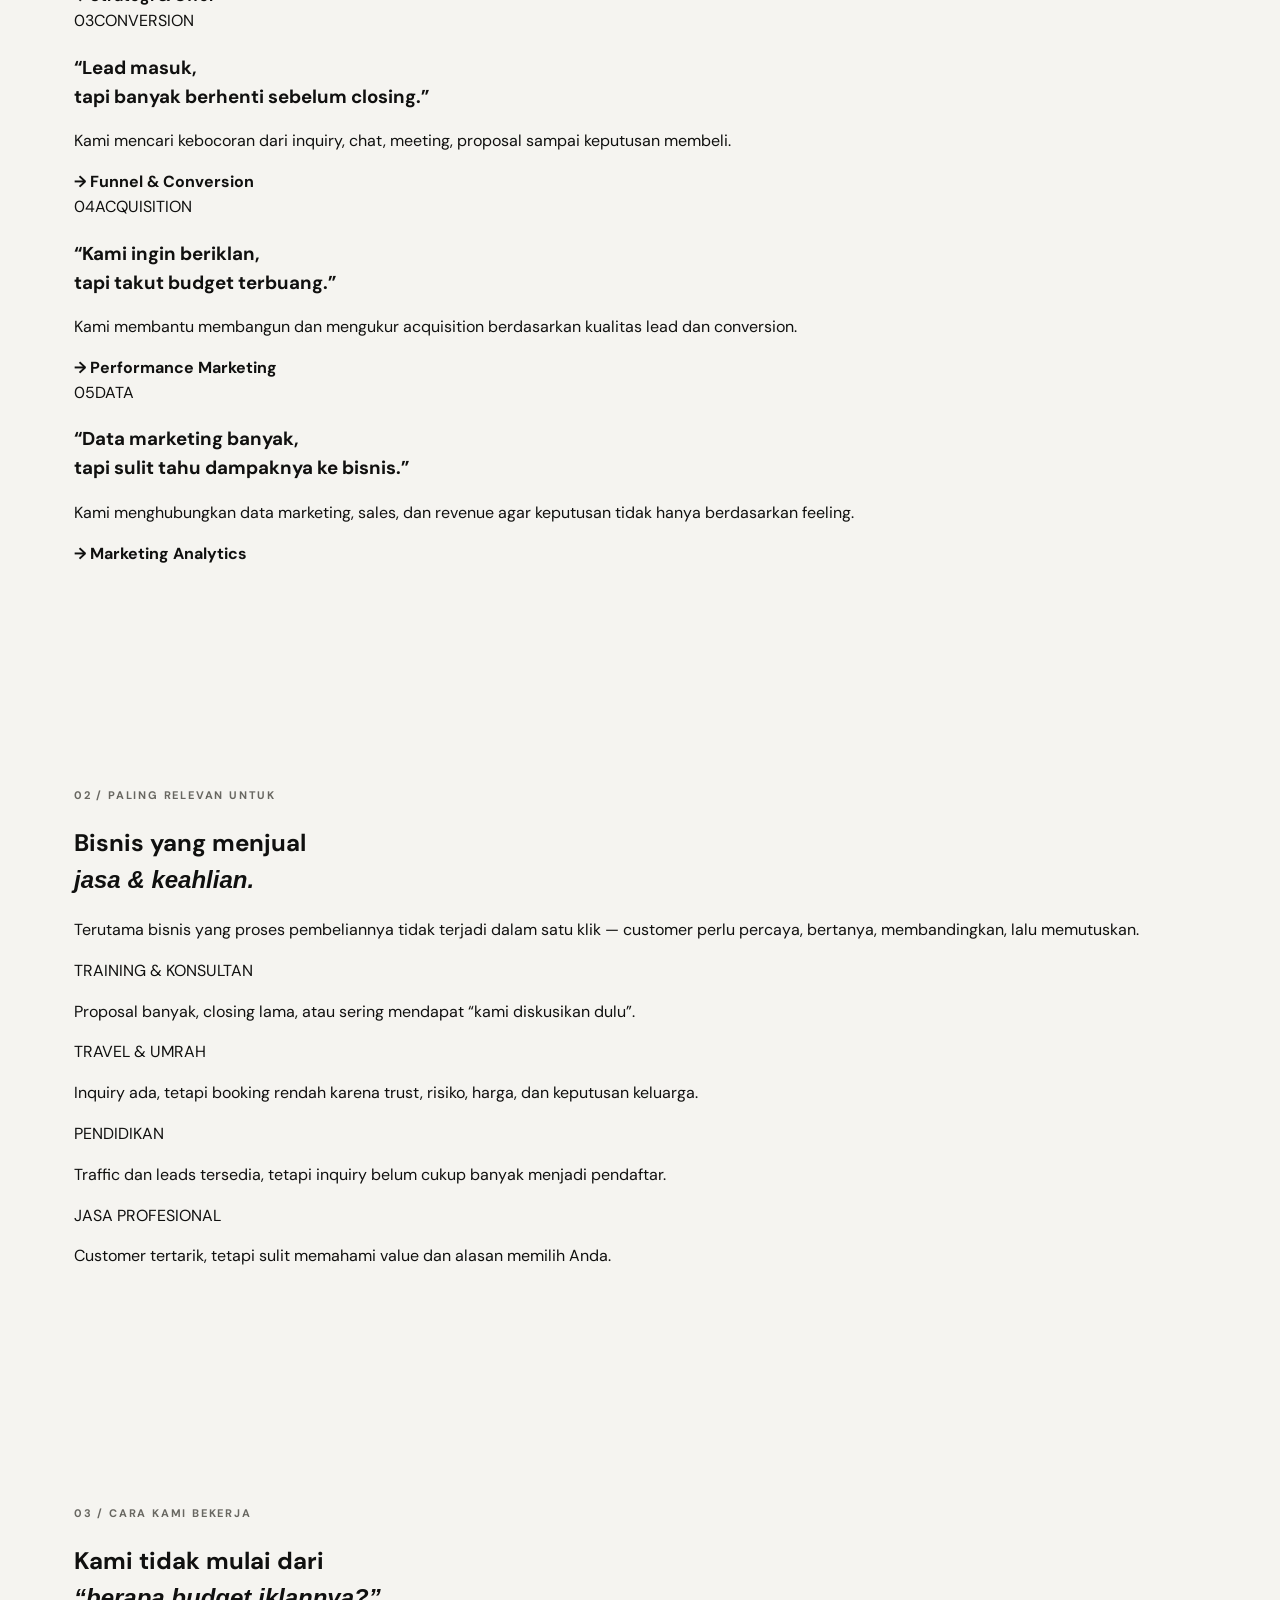
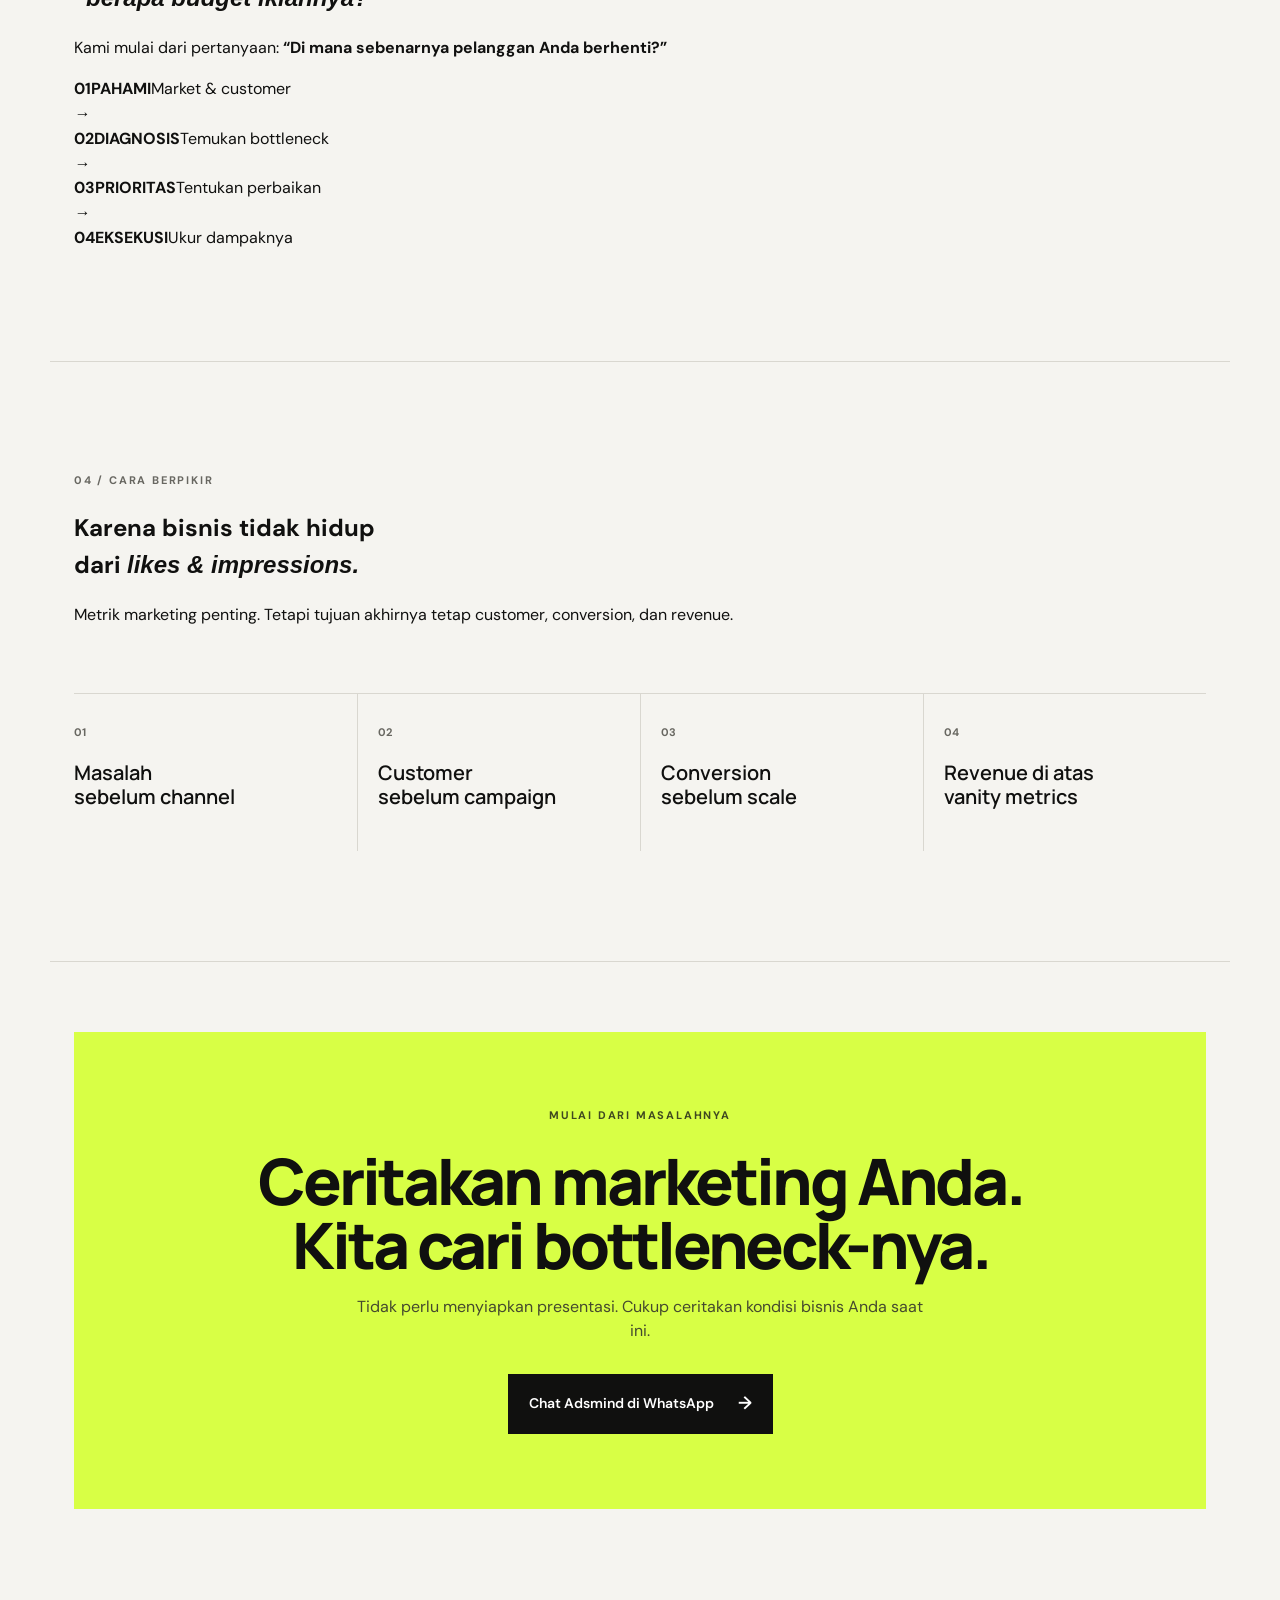
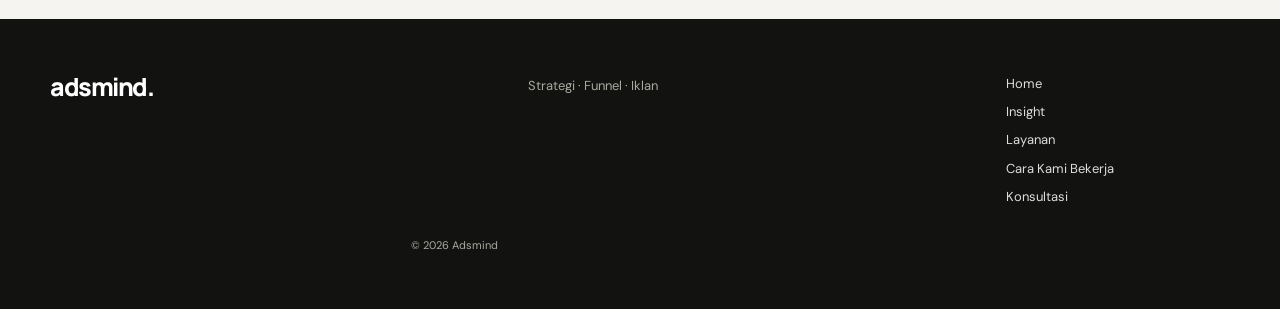
==== commit 78497f44: "Redesign Adsmind homepage for clearer client understanding" ====
--- a/index.html
+++ b/index.html
@@ -1 +1 @@
-<!doctype html><html lang="id"><head><meta charset="utf-8"><meta name="viewport" content="width=device-width,initial-scale=1"><meta name="description" content="Adsmind membantu bisnis jasa menemukan bottleneck marketing dan memperbaiki strategi, funnel, acquisition, dan conversion."><title>Adsmind — Strategi Marketing untuk Bisnis Jasa</title><link rel="stylesheet" href="styles.css"></head><body><header class="site-header"><a class="brand" href="./" aria-label="Adsmind">adsmind<span>.</span></a><button class="menu-toggle" aria-label="Buka menu" aria-expanded="false" aria-controls="main-nav">Menu</button><nav id="main-nav" class="main-nav" aria-label="Navigasi utama"><a class="active" href="./">Home</a><a href="insight/">Insight</a></nav><a class="button button-small header-cta" href="https://wa.me/6288973900993?text=Halo%20Adsmind%2C%20saya%20ingin%20konsultasi%20mengenai%20marketing%20bisnis%20saya." target="_blank" rel="noopener">Konsultasi</a></header><main><section class="hero section"><div class="eyebrow">STRATEGI · FUNNEL · IKLAN</div><h1>Marketing bisnis jasa tidak selalu butuh lebih banyak iklan.</h1><p class="hero-copy">Adsmind membantu bisnis jasa menemukan apa yang menghambat pelanggan untuk datang, percaya, dan membeli — lalu memperbaikinya dari strategi sampai funnel.</p><div class="actions"><a class="button" href="https://wa.me/6288973900993?text=Halo%20Adsmind%2C%20saya%20ingin%20konsultasi%20mengenai%20marketing%20bisnis%20saya." target="_blank" rel="noopener">Ceritakan Masalah Anda <span>→</span></a><a class="text-link" href="#layanan">Lihat layanan <span>↓</span></a></div><div class="hero-note"><span></span> Kami mencari bottleneck sebelum menyarankan eksekusi.</div></section><section id="layanan" class="section dark-section"><div class="section-label">01 / LAYANAN</div><div class="section-intro"><h2>Apa yang bisa Adsmind bantu?</h2><p>Anda tidak perlu membeli semua layanan. Kami mulai dari masalah yang sedang dihadapi, lalu menentukan bagian mana yang perlu diperbaiki.</p></div><div class="service-list"><article><div class="service-no">01</div><div><h3>Audit Marketing</h3><p>Untuk bisnis yang sudah melakukan marketing tetapi belum tahu bagian mana yang tidak bekerja. Kami melihat market, offer, channel, funnel, hingga conversion.</p></div><span>↗</span></article><article><div class="service-no">02</div><div><h3>Strategi & Offer</h3><p>Untuk bisnis yang sulit membuat calon pelanggan merasa “ini untuk saya”. Kami membantu memperjelas target, value proposition, paket, pesan, dan alasan membeli.</p></div><span>↗</span></article><article><div class="service-no">03</div><div><h3>Funnel & Conversion</h3><p>Untuk bisnis yang mendapatkan leads tetapi banyak berhenti di chat, meeting, proposal, atau “nanti saya kabari”. Kami mencari titik kebocorannya.</p></div><span>↗</span></article><article><div class="service-no">04</div><div><h3>Performance Marketing</h3><p>Untuk bisnis yang ingin menggunakan iklan secara lebih terukur. Fokus pada kualitas leads, biaya acquisition, conversion, dan kontribusi ke revenue.</p></div><span>↗</span></article><article><div class="service-no">05</div><div><h3>Marketing Analytics</h3><p>Untuk bisnis yang datanya tersebar dan sulit menjawab “marketing kita sebenarnya menghasilkan apa?”. Kami membantu menghubungkan data marketing, sales, dan revenue.</p></div><span>↗</span></article></div></section><section class="section fit-section"><div class="section-label">02 / UNTUK SIAPA</div><div class="two-col"><h2>Paling relevan untuk bisnis yang menjual jasa.</h2><p>Terutama ketika keputusan membeli tidak terjadi dalam satu klik dan customer perlu melalui proses percaya, bertanya, membandingkan, hingga memutuskan.</p></div><div class="problem-grid"><article><span>01</span><h3>Training & Konsultan</h3><p>Lead masuk tetapi proposal lama closing, banyak “kami diskusikan dulu”, atau sulit membedakan offer.</p></article><article><span>02</span><h3>Travel & Umrah</h3><p>Inquiry banyak tetapi booking rendah karena trust, risiko, harga, dan keputusan keluarga.</p></article><article><span>03</span><h3>Pendidikan</h3><p>Traffic dan leads tersedia tetapi conversion dari inquiry menjadi pendaftar belum optimal.</p></article><article><span>04</span><h3>Jasa Profesional</h3><p>Customer tertarik tetapi sulit memahami value dan alasan memilih dibanding alternatif lain.</p></article></div></section><section id="cara-kerja" class="section process-section"><div class="section-label">03 / CARA KAMI BEKERJA</div><div class="two-col process-top"><h2>Bukan langsung menjalankan iklan.</h2><p>Kami mulai dengan memahami bagaimana customer bergerak dari mengenal bisnis Anda sampai akhirnya membeli.</p></div><div class="funnel"><div>Market</div><i>→</i><div>Offer</div><i>→</i><div>Acquisition</div><i>→</i><div>Lead</div><i>→</i><div>Conversion</div><i>→</i><div>Revenue</div></div><div class="steps"><article><b>01</b><h3>Diagnosis</h3><p>Memahami target, offer, channel, data, dan proses sales.</p></article><article><b>02</b><h3>Temukan bottleneck</h3><p>Mencari titik yang paling menghambat pertumbuhan.</p></article><article><b>03</b><h3>Tentukan prioritas</h3><p>Memilih perbaikan yang paling masuk akal untuk dikerjakan lebih dulu.</p></article><article><b>04</b><h3>Eksekusi & ukur</h3><p>Menjalankan perbaikan dan melihat dampaknya pada funnel serta revenue.</p></article></div></section><section class="section principle-section"><div class="section-label">04 / CARA BERPIKIR</div><div class="two-col"><h2>Kami tidak mengejar metrik yang terlihat bagus saja.</h2><p>Impressions, clicks, dan leads penting. Tetapi bisnis akhirnya membutuhkan customer dan revenue.</p></div><div class="principles"><div><b>01</b><h3>Masalah sebelum channel</h3></div><div><b>02</b><h3>Customer sebelum campaign</h3></div><div><b>03</b><h3>Conversion sebelum scale</h3></div><div><b>04</b><h3>Revenue di atas vanity metrics</h3></div></div></section><section id="konsultasi" class="section cta-section"><div class="cta-card"><div class="section-label">MULAI DARI MASALAHNYA</div><h2>Tidak yakin marketing Anda bermasalah di mana?</h2><p>Ceritakan kondisi bisnis Anda. Kita lihat bersama apakah masalahnya ada di market, offer, acquisition, funnel, conversion, atau proses sales.</p><a class="button" href="https://wa.me/6288973900993?text=Halo%20Adsmind%2C%20saya%20ingin%20konsultasi%20mengenai%20marketing%20bisnis%20saya." target="_blank" rel="noopener">Konsultasi via WhatsApp <span>→</span></a></div></section></main><footer><div class="footer-brand">adsmind<span>.</span></div><p>Strategi · Funnel · Iklan</p><div class="footer-links"><a href="./">Home</a><a href="insight/">Insight</a><a href="#layanan">Layanan</a><a href="#cara-kerja">Cara Kami Bekerja</a><a href="https://wa.me/6288973900993?text=Halo%20Adsmind%2C%20saya%20ingin%20konsultasi%20mengenai%20marketing%20bisnis%20saya." target="_blank" rel="noopener">Konsultasi</a></div><small>© 2026 Adsmind</small></footer><script>const t=document.querySelector('.menu-toggle'),n=document.querySelector('.main-nav');t.addEventListener('click',()=>{const open=n.classList.toggle('open');t.setAttribute('aria-expanded',String(open));t.textContent=open?'Tutup':'Menu'});n.querySelectorAll('a').forEach(a=>a.addEventListener('click',()=>{n.classList.remove('open');t.setAttribute('aria-expanded','false');t.textContent='Menu'}));</script></body></html>+<!doctype html><html lang="id"><head><meta charset="utf-8"><meta name="viewport" content="width=device-width,initial-scale=1"><meta name="description" content="Adsmind membantu bisnis jasa menemukan bottleneck marketing dan memperbaiki strategi, funnel, acquisition, dan conversion."><title>Adsmind — Strategi Marketing untuk Bisnis Jasa</title><link rel="stylesheet" href="styles.css"></head><body><header class="site-header"><a class="brand" href="./">adsmind<span>.</span></a><button class="menu-toggle" aria-label="Buka menu" aria-expanded="false" aria-controls="main-nav">Menu</button><nav id="main-nav" class="main-nav"><a class="active" href="./">Home</a><a href="insight/">Insight</a></nav><a class="button button-small header-cta" href="https://wa.me/6288973900993?text=Halo%20Adsmind%2C%20saya%20ingin%20konsultasi%20mengenai%20marketing%20bisnis%20saya." target="_blank" rel="noopener">Konsultasi</a></header><main><section class="hero section"><div class="eyebrow">STRATEGI · FUNNEL · IKLAN</div><h1>Marketing Anda sudah jalan.<br><em>Hasilnya belum maksimal?</em></h1><p class="hero-copy">Adsmind membantu bisnis jasa menemukan bagian marketing yang membuat calon pelanggan berhenti — lalu memperbaikinya dari <strong>strategi, offer, funnel sampai iklan.</strong></p><div class="actions"><a class="button" href="https://wa.me/6288973900993?text=Halo%20Adsmind%2C%20saya%20ingin%20konsultasi%20mengenai%20marketing%20bisnis%20saya." target="_blank" rel="noopener">Konsultasi via WhatsApp <span>→</span></a><a class="text-link" href="#layanan">Lihat bagaimana kami membantu <span>↓</span></a></div><div class="hero-note"><span></span> Kami mencari masalahnya dulu. Bukan langsung menyarankan iklan.</div></section><section id="layanan" class="section service-section"><div class="section-label">01 / LAYANAN</div><div class="service-heading"><div><h2>Masalah Anda<br>ada di mana?</h2></div><p>Tidak semua bisnis membutuhkan layanan yang sama. Pilih berdasarkan masalah yang paling dekat dengan kondisi bisnis Anda.</p></div><div class="service-cards"><article><div class="card-top"><span>01</span><span>DIAGNOSIS</span></div><h3>“Saya sudah marketing,<br>tapi tidak tahu yang salah di mana.”</h3><p>Kami audit market, offer, channel, funnel, dan conversion untuk menemukan bottleneck.</p><strong>→ Audit Marketing</strong></article><article><div class="card-top"><span>02</span><span>OFFER</span></div><h3>“Orang tertarik,<br>tapi sulit membuat mereka memilih.”</h3><p>Kami membantu memperjelas target, value proposition, paket, pesan, dan alasan membeli.</p><strong>→ Strategi & Offer</strong></article><article><div class="card-top"><span>03</span><span>CONVERSION</span></div><h3>“Lead masuk,<br>tapi banyak berhenti sebelum closing.”</h3><p>Kami mencari kebocoran dari inquiry, chat, meeting, proposal sampai keputusan membeli.</p><strong>→ Funnel & Conversion</strong></article><article><div class="card-top"><span>04</span><span>ACQUISITION</span></div><h3>“Kami ingin beriklan,<br>tapi takut budget terbuang.”</h3><p>Kami membantu membangun dan mengukur acquisition berdasarkan kualitas lead dan conversion.</p><strong>→ Performance Marketing</strong></article><article><div class="card-top"><span>05</span><span>DATA</span></div><h3>“Data marketing banyak,<br>tapi sulit tahu dampaknya ke bisnis.”</h3><p>Kami menghubungkan data marketing, sales, dan revenue agar keputusan tidak hanya berdasarkan feeling.</p><strong>→ Marketing Analytics</strong></article></div></section><section class="section fit-section"><div class="section-label">02 / PALING RELEVAN UNTUK</div><div class="fit-intro"><h2>Bisnis yang menjual<br><em>jasa & keahlian.</em></h2><p>Terutama bisnis yang proses pembeliannya tidak terjadi dalam satu klik — customer perlu percaya, bertanya, membandingkan, lalu memutuskan.</p></div><div class="fit-grid"><article><span>TRAINING & KONSULTAN</span><p>Proposal banyak, closing lama, atau sering mendapat “kami diskusikan dulu”.</p></article><article><span>TRAVEL & UMRAH</span><p>Inquiry ada, tetapi booking rendah karena trust, risiko, harga, dan keputusan keluarga.</p></article><article><span>PENDIDIKAN</span><p>Traffic dan leads tersedia, tetapi inquiry belum cukup banyak menjadi pendaftar.</p></article><article><span>JASA PROFESIONAL</span><p>Customer tertarik, tetapi sulit memahami value dan alasan memilih Anda.</p></article></div></section><section id="cara-kerja" class="section process-section"><div class="section-label">03 / CARA KAMI BEKERJA</div><div class="process-heading"><h2>Kami tidak mulai dari<br><em>“berapa budget iklannya?”</em></h2><p>Kami mulai dari pertanyaan: <strong>“Di mana sebenarnya pelanggan Anda berhenti?”</strong></p></div><div class="process-flow"><div><b>01</b><strong>PAHAMI</strong><span>Market & customer</span></div><i>→</i><div><b>02</b><strong>DIAGNOSIS</strong><span>Temukan bottleneck</span></div><i>→</i><div><b>03</b><strong>PRIORITAS</strong><span>Tentukan perbaikan</span></div><i>→</i><div><b>04</b><strong>EKSEKUSI</strong><span>Ukur dampaknya</span></div></div></section><section class="section principle-section"><div class="section-label">04 / CARA BERPIKIR</div><div class="principle-heading"><h2>Karena bisnis tidak hidup<br>dari <em>likes & impressions.</em></h2><p>Metrik marketing penting. Tetapi tujuan akhirnya tetap customer, conversion, dan revenue.</p></div><div class="principles"><div><b>01</b><h3>Masalah<br>sebelum channel</h3></div><div><b>02</b><h3>Customer<br>sebelum campaign</h3></div><div><b>03</b><h3>Conversion<br>sebelum scale</h3></div><div><b>04</b><h3>Revenue di atas<br>vanity metrics</h3></div></div></section><section id="konsultasi" class="section cta-section"><div class="cta-card"><div class="section-label">MULAI DARI MASALAHNYA</div><h2>Ceritakan marketing Anda.<br>Kita cari bottleneck-nya.</h2><p>Tidak perlu menyiapkan presentasi. Cukup ceritakan kondisi bisnis Anda saat ini.</p><a class="button" href="https://wa.me/6288973900993?text=Halo%20Adsmind%2C%20saya%20ingin%20konsultasi%20mengenai%20marketing%20bisnis%20saya." target="_blank" rel="noopener">Chat Adsmind di WhatsApp <span>→</span></a></div></section></main><footer><div class="footer-brand">adsmind<span>.</span></div><p>Strategi · Funnel · Iklan</p><div class="footer-links"><a href="./">Home</a><a href="insight/">Insight</a><a href="#layanan">Layanan</a><a href="#cara-kerja">Cara Kami Bekerja</a><a href="https://wa.me/6288973900993?text=Halo%20Adsmind%2C%20saya%20ingin%20konsultasi%20mengenai%20marketing%20bisnis%20saya." target="_blank" rel="noopener">Konsultasi</a></div><small>© 2026 Adsmind</small></footer><script>const t=document.querySelector('.menu-toggle'),n=document.querySelector('.main-nav');t.addEventListener('click',()=>{const open=n.classList.toggle('open');t.setAttribute('aria-expanded',String(open));t.textContent=open?'Tutup':'Menu'});n.querySelectorAll('a').forEach(a=>a.addEventListener('click',()=>{n.classList.remove('open');t.setAttribute('aria-expanded','false');t.textContent='Menu'}));</script></body></html>
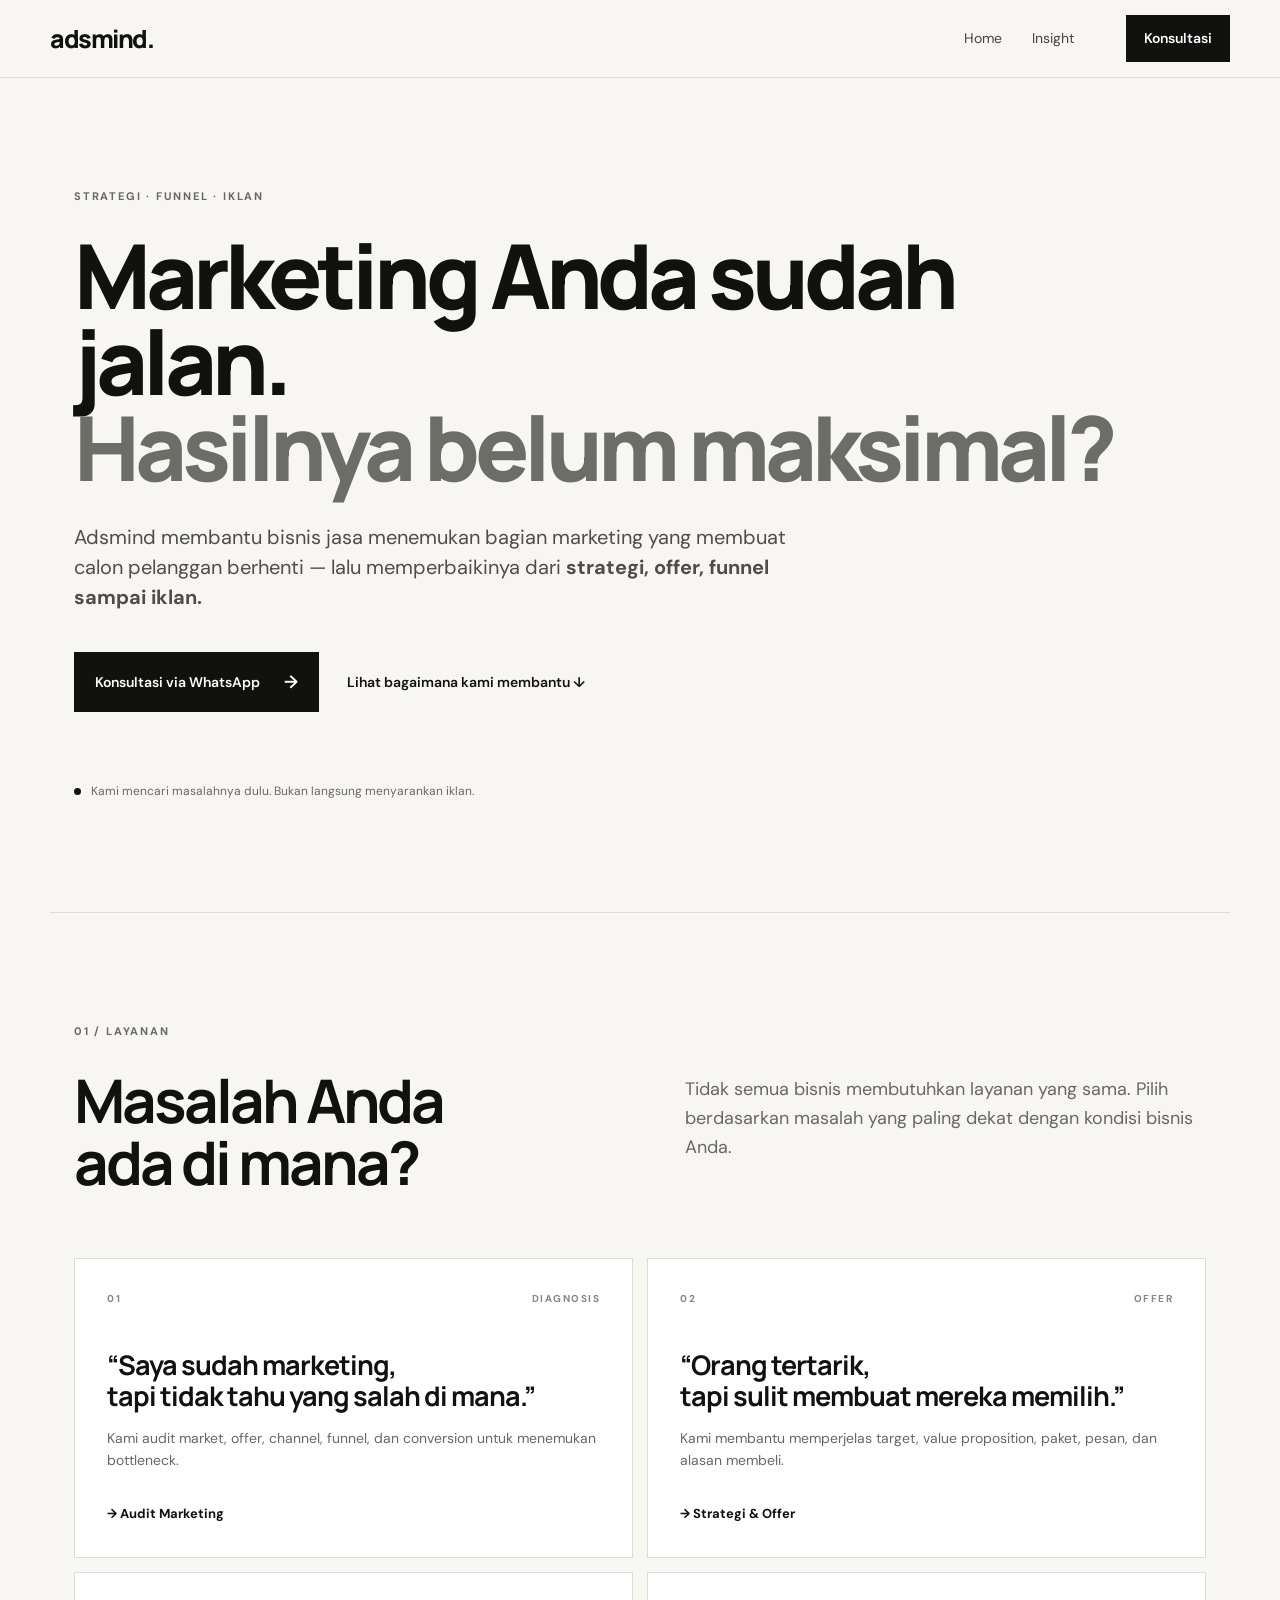
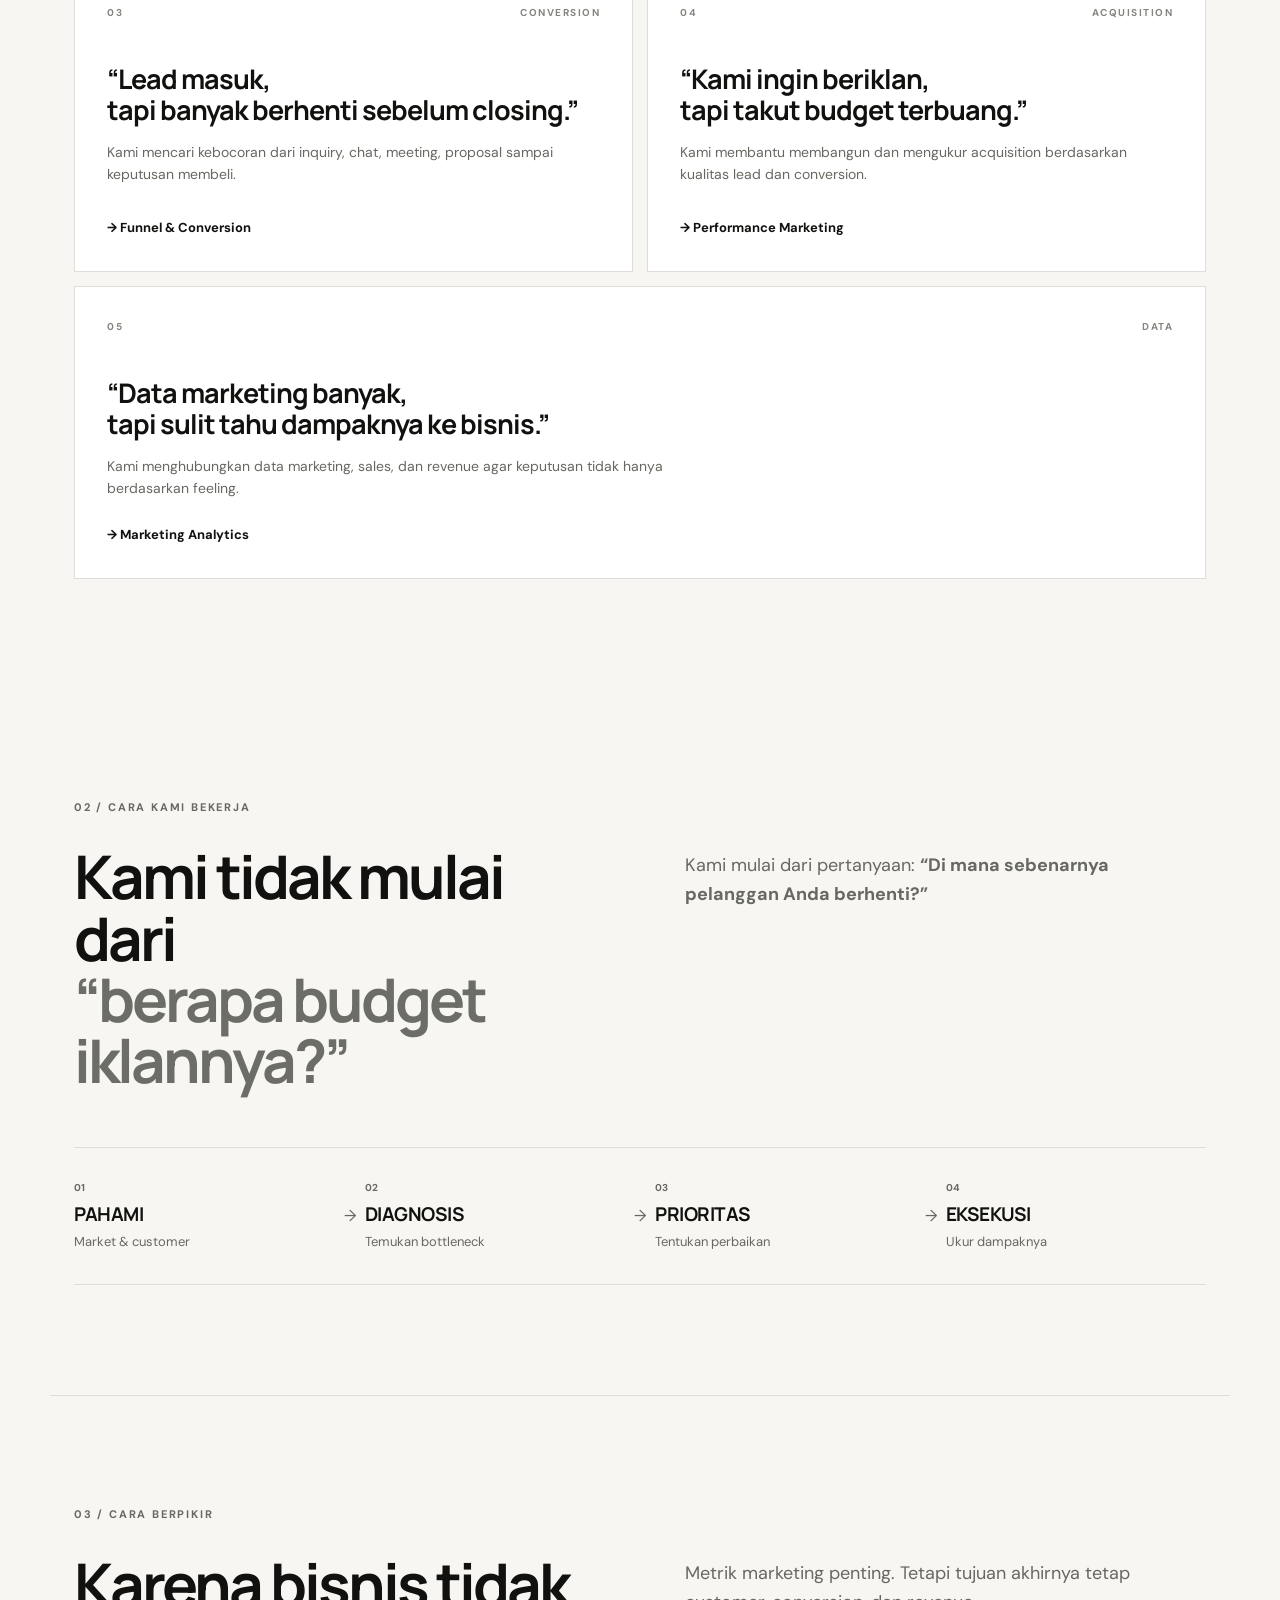
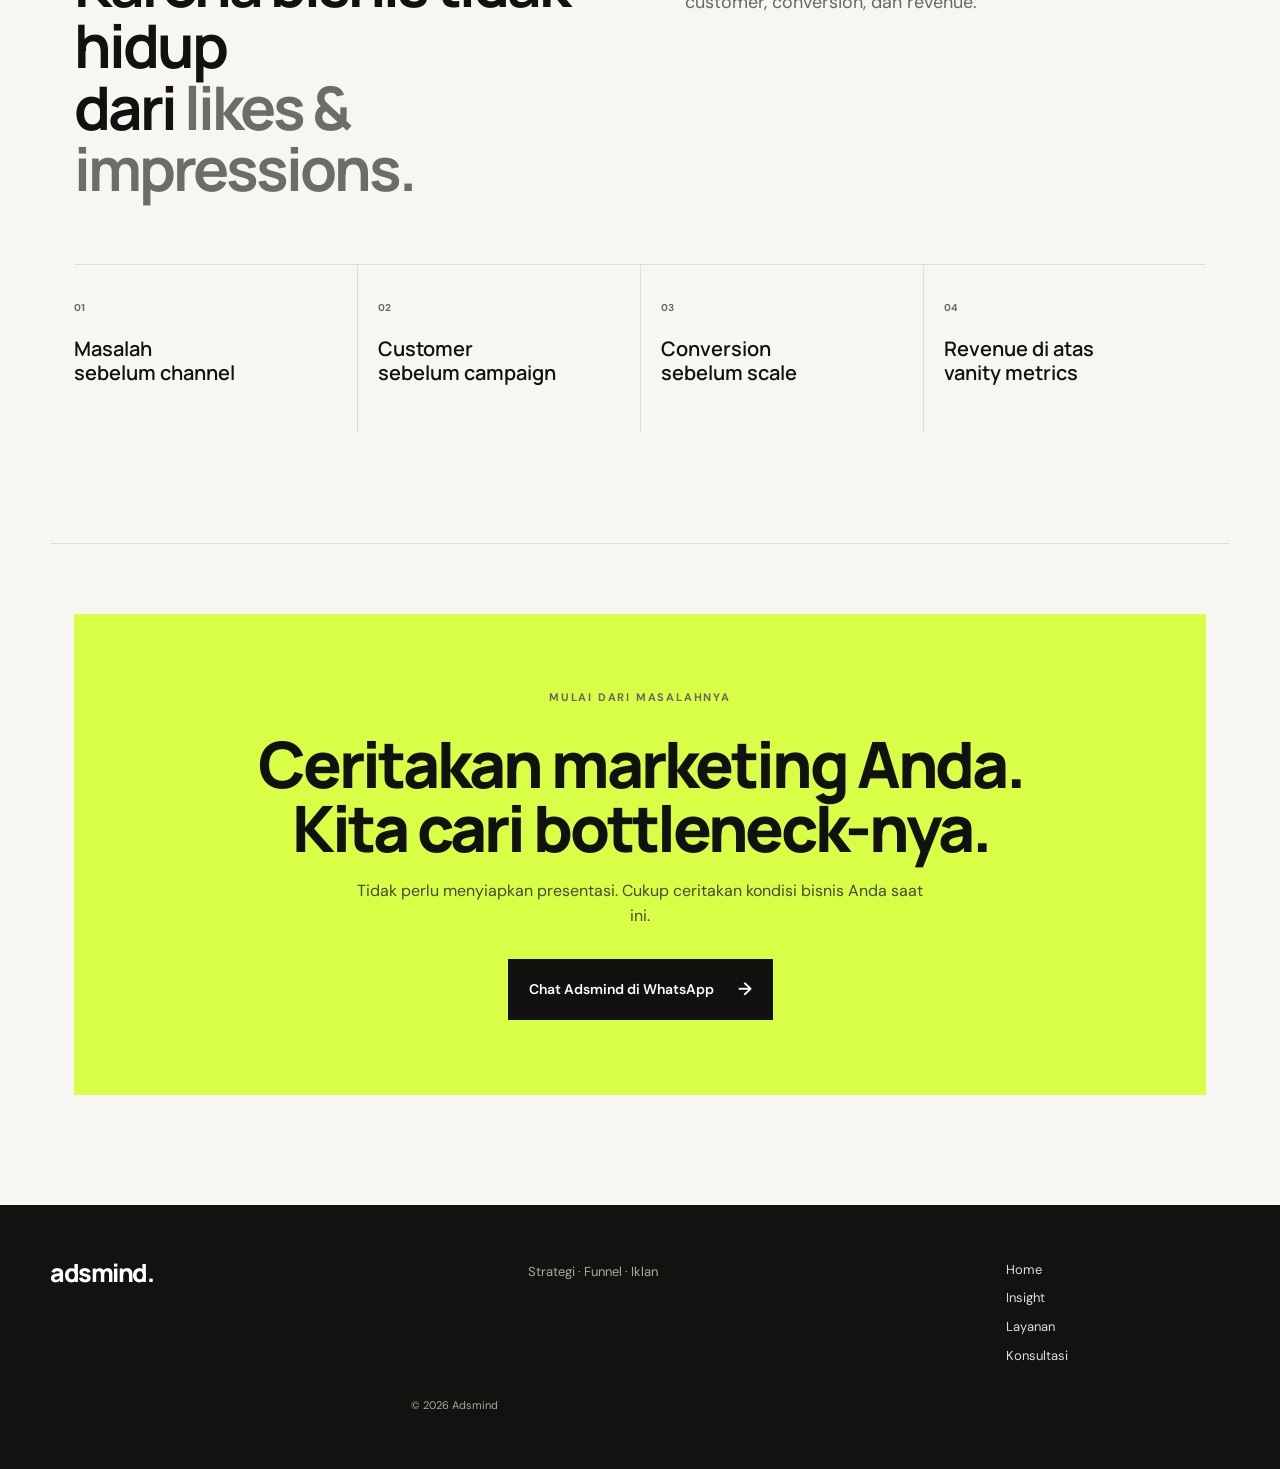
==== commit 544a0b4a: "Remove the Paling Relevan Untuk section" ====
--- a/index.html
+++ b/index.html
@@ -1 +1 @@
-<!doctype html><html lang="id"><head><meta charset="utf-8"><meta name="viewport" content="width=device-width,initial-scale=1"><meta name="description" content="Adsmind membantu bisnis jasa menemukan bottleneck marketing dan memperbaiki strategi, funnel, acquisition, dan conversion."><title>Adsmind — Strategi Marketing untuk Bisnis Jasa</title><link rel="stylesheet" href="styles.css"></head><body><header class="site-header"><a class="brand" href="./">adsmind<span>.</span></a><button class="menu-toggle" aria-label="Buka menu" aria-expanded="false" aria-controls="main-nav">Menu</button><nav id="main-nav" class="main-nav"><a class="active" href="./">Home</a><a href="insight/">Insight</a></nav><a class="button button-small header-cta" href="https://wa.me/6288973900993?text=Halo%20Adsmind%2C%20saya%20ingin%20konsultasi%20mengenai%20marketing%20bisnis%20saya." target="_blank" rel="noopener">Konsultasi</a></header><main><section class="hero section"><div class="eyebrow">STRATEGI · FUNNEL · IKLAN</div><h1>Marketing Anda sudah jalan.<br><em>Hasilnya belum maksimal?</em></h1><p class="hero-copy">Adsmind membantu bisnis jasa menemukan bagian marketing yang membuat calon pelanggan berhenti — lalu memperbaikinya dari <strong>strategi, offer, funnel sampai iklan.</strong></p><div class="actions"><a class="button" href="https://wa.me/6288973900993?text=Halo%20Adsmind%2C%20saya%20ingin%20konsultasi%20mengenai%20marketing%20bisnis%20saya." target="_blank" rel="noopener">Konsultasi via WhatsApp <span>→</span></a><a class="text-link" href="#layanan">Lihat bagaimana kami membantu <span>↓</span></a></div><div class="hero-note"><span></span> Kami mencari masalahnya dulu. Bukan langsung menyarankan iklan.</div></section><section id="layanan" class="section service-section"><div class="section-label">01 / LAYANAN</div><div class="service-heading"><div><h2>Masalah Anda<br>ada di mana?</h2></div><p>Tidak semua bisnis membutuhkan layanan yang sama. Pilih berdasarkan masalah yang paling dekat dengan kondisi bisnis Anda.</p></div><div class="service-cards"><article><div class="card-top"><span>01</span><span>DIAGNOSIS</span></div><h3>“Saya sudah marketing,<br>tapi tidak tahu yang salah di mana.”</h3><p>Kami audit market, offer, channel, funnel, dan conversion untuk menemukan bottleneck.</p><strong>→ Audit Marketing</strong></article><article><div class="card-top"><span>02</span><span>OFFER</span></div><h3>“Orang tertarik,<br>tapi sulit membuat mereka memilih.”</h3><p>Kami membantu memperjelas target, value proposition, paket, pesan, dan alasan membeli.</p><strong>→ Strategi & Offer</strong></article><article><div class="card-top"><span>03</span><span>CONVERSION</span></div><h3>“Lead masuk,<br>tapi banyak berhenti sebelum closing.”</h3><p>Kami mencari kebocoran dari inquiry, chat, meeting, proposal sampai keputusan membeli.</p><strong>→ Funnel & Conversion</strong></article><article><div class="card-top"><span>04</span><span>ACQUISITION</span></div><h3>“Kami ingin beriklan,<br>tapi takut budget terbuang.”</h3><p>Kami membantu membangun dan mengukur acquisition berdasarkan kualitas lead dan conversion.</p><strong>→ Performance Marketing</strong></article><article><div class="card-top"><span>05</span><span>DATA</span></div><h3>“Data marketing banyak,<br>tapi sulit tahu dampaknya ke bisnis.”</h3><p>Kami menghubungkan data marketing, sales, dan revenue agar keputusan tidak hanya berdasarkan feeling.</p><strong>→ Marketing Analytics</strong></article></div></section><section class="section fit-section"><div class="section-label">02 / PALING RELEVAN UNTUK</div><div class="fit-intro"><h2>Bisnis yang menjual<br><em>jasa & keahlian.</em></h2><p>Terutama bisnis yang proses pembeliannya tidak terjadi dalam satu klik — customer perlu percaya, bertanya, membandingkan, lalu memutuskan.</p></div><div class="fit-grid"><article><span>TRAINING & KONSULTAN</span><p>Proposal banyak, closing lama, atau sering mendapat “kami diskusikan dulu”.</p></article><article><span>TRAVEL & UMRAH</span><p>Inquiry ada, tetapi booking rendah karena trust, risiko, harga, dan keputusan keluarga.</p></article><article><span>PENDIDIKAN</span><p>Traffic dan leads tersedia, tetapi inquiry belum cukup banyak menjadi pendaftar.</p></article><article><span>JASA PROFESIONAL</span><p>Customer tertarik, tetapi sulit memahami value dan alasan memilih Anda.</p></article></div></section><section id="cara-kerja" class="section process-section"><div class="section-label">03 / CARA KAMI BEKERJA</div><div class="process-heading"><h2>Kami tidak mulai dari<br><em>“berapa budget iklannya?”</em></h2><p>Kami mulai dari pertanyaan: <strong>“Di mana sebenarnya pelanggan Anda berhenti?”</strong></p></div><div class="process-flow"><div><b>01</b><strong>PAHAMI</strong><span>Market & customer</span></div><i>→</i><div><b>02</b><strong>DIAGNOSIS</strong><span>Temukan bottleneck</span></div><i>→</i><div><b>03</b><strong>PRIORITAS</strong><span>Tentukan perbaikan</span></div><i>→</i><div><b>04</b><strong>EKSEKUSI</strong><span>Ukur dampaknya</span></div></div></section><section class="section principle-section"><div class="section-label">04 / CARA BERPIKIR</div><div class="principle-heading"><h2>Karena bisnis tidak hidup<br>dari <em>likes & impressions.</em></h2><p>Metrik marketing penting. Tetapi tujuan akhirnya tetap customer, conversion, dan revenue.</p></div><div class="principles"><div><b>01</b><h3>Masalah<br>sebelum channel</h3></div><div><b>02</b><h3>Customer<br>sebelum campaign</h3></div><div><b>03</b><h3>Conversion<br>sebelum scale</h3></div><div><b>04</b><h3>Revenue di atas<br>vanity metrics</h3></div></div></section><section id="konsultasi" class="section cta-section"><div class="cta-card"><div class="section-label">MULAI DARI MASALAHNYA</div><h2>Ceritakan marketing Anda.<br>Kita cari bottleneck-nya.</h2><p>Tidak perlu menyiapkan presentasi. Cukup ceritakan kondisi bisnis Anda saat ini.</p><a class="button" href="https://wa.me/6288973900993?text=Halo%20Adsmind%2C%20saya%20ingin%20konsultasi%20mengenai%20marketing%20bisnis%20saya." target="_blank" rel="noopener">Chat Adsmind di WhatsApp <span>→</span></a></div></section></main><footer><div class="footer-brand">adsmind<span>.</span></div><p>Strategi · Funnel · Iklan</p><div class="footer-links"><a href="./">Home</a><a href="insight/">Insight</a><a href="#layanan">Layanan</a><a href="#cara-kerja">Cara Kami Bekerja</a><a href="https://wa.me/6288973900993?text=Halo%20Adsmind%2C%20saya%20ingin%20konsultasi%20mengenai%20marketing%20bisnis%20saya." target="_blank" rel="noopener">Konsultasi</a></div><small>© 2026 Adsmind</small></footer><script>const t=document.querySelector('.menu-toggle'),n=document.querySelector('.main-nav');t.addEventListener('click',()=>{const open=n.classList.toggle('open');t.setAttribute('aria-expanded',String(open));t.textContent=open?'Tutup':'Menu'});n.querySelectorAll('a').forEach(a=>a.addEventListener('click',()=>{n.classList.remove('open');t.setAttribute('aria-expanded','false');t.textContent='Menu'}));</script></body></html>+<!doctype html><html lang="id"><head><meta charset="utf-8"><meta name="viewport" content="width=device-width,initial-scale=1"><meta name="description" content="Adsmind membantu bisnis jasa menemukan bottleneck marketing dan memperbaiki strategi, funnel, acquisition, dan conversion."><title>Adsmind — Strategi Marketing untuk Bisnis Jasa</title><link rel="stylesheet" href="styles.css"></head><body><header class="site-header"><a class="brand" href="./">adsmind<span>.</span></a><button class="menu-toggle" aria-label="Buka menu" aria-expanded="false" aria-controls="main-nav">Menu</button><nav id="main-nav" class="main-nav"><a class="active" href="./">Home</a><a href="insight/">Insight</a></nav><a class="button button-small header-cta" href="https://wa.me/6288973900993?text=Halo%20Adsmind%2C%20saya%20ingin%20konsultasi%20mengenai%20marketing%20bisnis%20saya." target="_blank" rel="noopener">Konsultasi</a></header><main><section class="hero section"><div class="eyebrow">STRATEGI · FUNNEL · IKLAN</div><h1>Marketing Anda sudah jalan.<br><em>Hasilnya belum maksimal?</em></h1><p class="hero-copy">Adsmind membantu bisnis jasa menemukan bagian marketing yang membuat calon pelanggan berhenti — lalu memperbaikinya dari <strong>strategi, offer, funnel sampai iklan.</strong></p><div class="actions"><a class="button" href="https://wa.me/6288973900993?text=Halo%20Adsmind%2C%20saya%20ingin%20konsultasi%20mengenai%20marketing%20bisnis%20saya." target="_blank" rel="noopener">Konsultasi via WhatsApp <span>→</span></a><a class="text-link" href="#layanan">Lihat bagaimana kami membantu <span>↓</span></a></div><div class="hero-note"><span></span> Kami mencari masalahnya dulu. Bukan langsung menyarankan iklan.</div></section><section id="layanan" class="section service-section"><div class="section-label">01 / LAYANAN</div><div class="service-heading"><div><h2>Masalah Anda<br>ada di mana?</h2></div><p>Tidak semua bisnis membutuhkan layanan yang sama. Pilih berdasarkan masalah yang paling dekat dengan kondisi bisnis Anda.</p></div><div class="service-cards"><article><div class="card-top"><span>01</span><span>DIAGNOSIS</span></div><h3>“Saya sudah marketing,<br>tapi tidak tahu yang salah di mana.”</h3><p>Kami audit market, offer, channel, funnel, dan conversion untuk menemukan bottleneck.</p><strong>→ Audit Marketing</strong></article><article><div class="card-top"><span>02</span><span>OFFER</span></div><h3>“Orang tertarik,<br>tapi sulit membuat mereka memilih.”</h3><p>Kami membantu memperjelas target, value proposition, paket, pesan, dan alasan membeli.</p><strong>→ Strategi & Offer</strong></article><article><div class="card-top"><span>03</span><span>CONVERSION</span></div><h3>“Lead masuk,<br>tapi banyak berhenti sebelum closing.”</h3><p>Kami mencari kebocoran dari inquiry, chat, meeting, proposal sampai keputusan membeli.</p><strong>→ Funnel & Conversion</strong></article><article><div class="card-top"><span>04</span><span>ACQUISITION</span></div><h3>“Kami ingin beriklan,<br>tapi takut budget terbuang.”</h3><p>Kami membantu membangun dan mengukur acquisition berdasarkan kualitas lead dan conversion.</p><strong>→ Performance Marketing</strong></article><article><div class="card-top"><span>05</span><span>DATA</span></div><h3>“Data marketing banyak,<br>tapi sulit tahu dampaknya ke bisnis.”</h3><p>Kami menghubungkan data marketing, sales, dan revenue agar keputusan tidak hanya berdasarkan feeling.</p><strong>→ Marketing Analytics</strong></article></div></section><section class="section process-section"><div class="section-label">02 / CARA KAMI BEKERJA</div><div class="process-heading"><h2>Kami tidak mulai dari<br><em>“berapa budget iklannya?”</em></h2><p>Kami mulai dari pertanyaan: <strong>“Di mana sebenarnya pelanggan Anda berhenti?”</strong></p></div><div class="process-flow"><div><b>01</b><strong>PAHAMI</strong><span>Market & customer</span></div><i>→</i><div><b>02</b><strong>DIAGNOSIS</strong><span>Temukan bottleneck</span></div><i>→</i><div><b>03</b><strong>PRIORITAS</strong><span>Tentukan perbaikan</span></div><i>→</i><div><b>04</b><strong>EKSEKUSI</strong><span>Ukur dampaknya</span></div></div></section><section class="section principle-section"><div class="section-label">03 / CARA BERPIKIR</div><div class="principle-heading"><h2>Karena bisnis tidak hidup<br>dari <em>likes & impressions.</em></h2><p>Metrik marketing penting. Tetapi tujuan akhirnya tetap customer, conversion, dan revenue.</p></div><div class="principles"><div><b>01</b><h3>Masalah<br>sebelum channel</h3></div><div><b>02</b><h3>Customer<br>sebelum campaign</h3></div><div><b>03</b><h3>Conversion<br>sebelum scale</h3></div><div><b>04</b><h3>Revenue di atas<br>vanity metrics</h3></div></div></section><section id="konsultasi" class="section cta-section"><div class="cta-card"><div class="section-label">MULAI DARI MASALAHNYA</div><h2>Ceritakan marketing Anda.<br>Kita cari bottleneck-nya.</h2><p>Tidak perlu menyiapkan presentasi. Cukup ceritakan kondisi bisnis Anda saat ini.</p><a class="button" href="https://wa.me/6288973900993?text=Halo%20Adsmind%2C%20saya%20ingin%20konsultasi%20mengenai%20marketing%20bisnis%20saya." target="_blank" rel="noopener">Chat Adsmind di WhatsApp <span>→</span></a></div></section></main><footer><div class="footer-brand">adsmind<span>.</span></div><p>Strategi · Funnel · Iklan</p><div class="footer-links"><a href="./">Home</a><a href="insight/">Insight</a><a href="#layanan">Layanan</a><a href="#konsultasi">Konsultasi</a></div><small>© 2026 Adsmind</small></footer><script>const t=document.querySelector('.menu-toggle'),n=document.querySelector('.main-nav');t.addEventListener('click',()=>{const open=n.classList.toggle('open');t.setAttribute('aria-expanded',String(open));t.textContent=open?'Tutup':'Menu'});n.querySelectorAll('a').forEach(a=>a.addEventListener('click',()=>{n.classList.remove('open');t.setAttribute('aria-expanded','false');t.textContent='Menu'}));</script></body></html>
--- a/styles.css
+++ b/styles.css
@@ -1,5 +1,7 @@
 @import url('https://fonts.googleapis.com/css2?family=DM+Sans:wght@400;500;600;700&family=Manrope:wght@500;600;700;800&display=swap');
-:root{--bg:#f5f4f0;--ink:#10100f;--muted:#686761;--line:#d9d7d0;--dark:#121311;--dark-muted:#aaa99f;--accent:#d8ff45;--max:1180px}*{box-sizing:border-box}html{scroll-behavior:smooth}body{margin:0;background:var(--bg);color:var(--ink);font-family:'DM Sans',sans-serif;line-height:1.55}a{color:inherit;text-decoration:none}.site-header{height:78px;border-bottom:1px solid var(--line);display:flex;align-items:center;gap:42px;padding:0 max(24px,calc((100vw - var(--max))/2));position:sticky;top:0;background:rgba(245,244,240,.97);backdrop-filter:blur(14px);z-index:20}.brand,.footer-brand{font:800 25px/1 'Manrope',sans-serif;letter-spacing:-1.5px;margin-right:auto}.brand span,.footer-brand span{font-weight:800}.site-header nav{display:flex;align-items:center;gap:30px;font-size:14px;color:#45443f}.site-header nav a{padding:30px 0}.site-header nav a:hover,.text-link:hover{opacity:.6}.menu-toggle{display:none}.button{display:inline-flex;align-items:center;justify-content:center;gap:24px;background:var(--ink);color:#fff;border:1px solid var(--ink);padding:15px 20px;font-size:14px;font-weight:600;transition:.2s}.button:hover{background:transparent;color:var(--ink)}.button span{font-size:18px}.button-small{padding:11px 17px;margin-left:10px}.section{max-width:var(--max);margin:auto;padding:110px 24px}.hero{min-height:calc(100vh - 78px);display:flex;flex-direction:column;justify-content:center;align-items:flex-start;padding-top:90px;padding-bottom:90px}.eyebrow,.section-label{font-size:11px;font-weight:700;letter-spacing:1.8px;color:var(--muted)}.hero h1{font:800 clamp(52px,7vw,94px)/.96 'Manrope',sans-serif;letter-spacing:-5px;max-width:1030px;margin:26px 0 32px}.hero-copy{font-size:20px;line-height:1.5;max-width:700px;color:#4e4d47;margin:0}.actions{display:flex;align-items:center;gap:28px;margin-top:40px}.text-link{font-size:14px;font-weight:600}.text-link span{margin-left:8px}.hero-note{margin-top:70px;font-size:12px;color:var(--muted);display:flex;align-items:center;gap:10px}.hero-note span{display:block;width:7px;height:7px;border-radius:50%;background:var(--ink)}.problem-section{border-top:1px solid var(--line)}.two-col{display:grid;grid-template-columns:1fr 1fr;gap:90px;margin-top:30px}.two-col h2,.section-intro h2{font:700 clamp(38px,4.5vw,62px)/1.02 'Manrope',sans-serif;letter-spacing:-3px;margin:0;max-width:600px}.two-col>p,.section-intro p{font-size:18px;color:var(--muted);max-width:540px;margin:5px 0}.problem-grid{display:grid;grid-template-columns:1fr 1fr;gap:0;border-top:1px solid var(--line)}.problem-grid article{padding:25px 22px 25px 0;border-bottom:1px solid var(--line)}.problem-grid article:nth-child(odd){border-right:1px solid var(--line);padding-right:28px}.problem-grid article:nth-child(even){padding-left:28px}.problem-grid span,.service-no{font-size:11px;color:var(--muted);font-weight:700}.problem-grid h3{font:600 20px/1.2 'Manrope',sans-serif;margin:17px 0 8px;letter-spacing:-.6px}.problem-grid p,.service-list p,.steps p{font-size:14px;color:var(--muted);margin:0}.dark-section{max-width:none;background:var(--dark);color:#f7f7f2;padding-left:max(24px,calc((100vw - var(--max))/2));padding-right:max(24px,calc((100vw - var(--max))/2))}.dark-section .section-label,.dark-section .section-intro p,.dark-section .service-no,.dark-section .service-list p{color:var(--dark-muted)}.section-intro{display:grid;grid-template-columns:1fr 1fr;gap:90px;margin:30px 0 70px}.service-list{border-top:1px solid #373832}.service-list article{display:grid;grid-template-columns:80px 1fr 30px;align-items:center;gap:20px;padding:27px 0;border-bottom:1px solid #373832}.service-list h3{font:600 25px/1.15 'Manrope',sans-serif;margin:0 0 7px;letter-spacing:-.8px}.service-list article>span{font-size:19px;text-align:right}.process-section{border-bottom:1px solid var(--line)}.process-top{margin-bottom:65px}.funnel{display:flex;align-items:center;justify-content:space-between;border-top:1px solid var(--line);border-bottom:1px solid var(--line);padding:25px 0;margin-bottom:70px;overflow:auto;white-space:nowrap}.funnel div{font:600 14px 'Manrope',sans-serif}.funnel i{font-style:normal;color:var(--muted)}.steps{display:grid;grid-template-columns:repeat(4,1fr);gap:0}.steps article{padding:0 25px 0 0;border-right:1px solid var(--line);margin-right:25px}.steps article:last-child{border:0;margin:0}.steps b{font-size:11px;color:var(--muted)}.steps h3{font:600 23px 'Manrope',sans-serif;margin:15px 0 8px}.principle-section{border-bottom:1px solid var(--line)}.principles{display:grid;grid-template-columns:repeat(4,1fr);margin-top:65px;border-top:1px solid var(--line)}.principles>div{padding:25px 20px 25px 0;min-height:150px}.principles>div+div{border-left:1px solid var(--line);padding-left:20px}.principles b{font-size:11px;color:var(--muted)}.principles h3{font:600 20px/1.2 'Manrope',sans-serif;margin:17px 0}.cta-section{padding-top:70px;padding-bottom:110px}.cta-card{background:var(--accent);padding:75px max(30px,7vw);text-align:center}.cta-card .section-label{color:#3f4920}.cta-card h2{font:800 clamp(40px,5vw,68px)/1 'Manrope',sans-serif;letter-spacing:-3px;max-width:780px;margin:25px auto 18px}.cta-card p{max-width:570px;margin:0 auto 30px;color:#454a2e}.cta-card .button{background:var(--ink);border-color:var(--ink);color:#fff}.cta-card .button:hover{background:transparent;color:var(--ink)}footer{background:var(--dark);color:#fff;padding:55px max(24px,calc((100vw - var(--max))/2));display:grid;grid-template-columns:2fr 2fr 1fr;gap:30px;align-items:start}footer p{margin:2px 0;color:var(--dark-muted);font-size:13px}.footer-links{display:flex;flex-direction:column;gap:8px;font-size:13px;color:#ddd}.footer-links a:hover{opacity:.6}footer small{color:var(--dark-muted);font-size:11px;text-align:right;align-self:end}
-/* Insight */.content-hero{padding-top:100px;padding-bottom:85px;border-bottom:1px solid var(--line)}.content-hero h1{font:800 clamp(58px,8vw,105px)/.92 'Manrope',sans-serif;letter-spacing:-5px;margin:22px 0 24px}.content-hero .hero-copy{max-width:760px}.article-list{padding-top:0}.article-list article{display:grid;grid-template-columns:150px minmax(0,1fr) 270px;gap:42px;padding:48px 0;border-bottom:1px solid var(--line);align-items:start}.article-list article>span{font-size:10px;font-weight:700;letter-spacing:1.6px;color:var(--muted);padding-top:8px}.article-list h2{font:700 clamp(29px,3.1vw,44px)/1.07 'Manrope',sans-serif;letter-spacing:-1.7px;margin:0}.article-list h2 a:hover{opacity:.58}.article-list p{font-size:15px;line-height:1.5;color:var(--muted);margin:4px 0 18px;display:-webkit-box;-webkit-line-clamp:2;-webkit-box-orient:vertical;overflow:hidden}.article-list article>a{font-size:13px;font-weight:700}.article-list article>a:hover{opacity:.6}.article-page{max-width:900px}.article-page h1{font:800 clamp(45px,6vw,76px)/.98 'Manrope',sans-serif;letter-spacing:-4px;margin:25px 0}.article-lead{font-size:21px;color:var(--muted);max-width:760px;margin:0 0 55px}.article-body{max-width:720px;font-size:18px}.article-body h2{font:700 34px/1.1 'Manrope',sans-serif;letter-spacing:-1.5px;margin:55px 0 20px}.article-body p{margin:0 0 20px}.article-body ul,.article-body ol{padding-left:25px;margin:0 0 25px}.article-body li{margin:8px 0}.article-body blockquote{border-left:3px solid var(--ink);margin:25px 0;padding:5px 0 5px 22px;font:600 21px/1.4 'Manrope',sans-serif}.article-body hr{border:0;border-top:1px solid var(--line);margin:50px 0}.article-signoff{margin-top:50px!important}
-@media(max-width:800px){.site-header{height:68px;padding:0 20px;gap:14px}.site-header nav{position:absolute;left:0;right:0;top:68px;background:var(--bg);border-bottom:1px solid var(--line);display:none!important;flex-direction:column;align-items:stretch;gap:0;padding:8px 20px;box-shadow:0 14px 30px rgba(16,16,15,.08)}.site-header nav.open{display:flex!important}.site-header nav a{padding:14px 0;font-size:16px;border-bottom:1px solid var(--line)}.site-header nav a:last-child{border-bottom:0}.menu-toggle{display:block;order:2;border:0;background:transparent;color:var(--ink);font:700 13px 'DM Sans',sans-serif;padding:10px 2px;cursor:pointer}.header-cta{order:3;margin-left:0;padding:10px 13px}.brand{order:1}.section{padding:75px 20px}.hero{min-height:auto;padding-top:80px;padding-bottom:80px}.hero h1{font-size:51px;letter-spacing:-3px}.hero-copy{font-size:17px}.actions{flex-direction:column;align-items:flex-start;gap:20px}.two-col,.section-intro{grid-template-columns:1fr;gap:35px}.problem-grid{grid-template-columns:1fr}.problem-grid article:nth-child(odd){border-right:0;padding-right:0}.problem-grid article:nth-child(even){padding-left:0}.service-list article{grid-template-columns:45px 1fr 20px}.service-list h3{font-size:21px}.steps{grid-template-columns:1fr 1fr;gap:35px}.steps article{border-right:0;margin:0;padding:0}.principles{grid-template-columns:1fr 1fr}.principles>div+div{border-left:0;padding-left:0}.principles>div:nth-child(even){border-left:1px solid var(--line);padding-left:20px}.cta-card{padding:55px 25px}.cta-card h2{letter-spacing:-2px}footer{grid-template-columns:1fr 1fr;padding:45px 20px}footer small{grid-column:1/-1;text-align:left}.content-hero{padding-top:65px;padding-bottom:55px}.content-hero h1{font-size:56px;letter-spacing:-3px}.article-list article{grid-template-columns:1fr;gap:10px;padding:35px 0}.article-list article>span{padding-top:0}.article-list h2{font-size:30px;letter-spacing:-1.2px}.article-list p{font-size:15px;margin:0 0 5px}.article-page h1{font-size:46px;letter-spacing:-2.5px}.article-lead{font-size:19px;margin-bottom:40px}.article-body{font-size:17px}.article-body h2{font-size:30px}.article-body blockquote{font-size:19px}}
-@media(max-width:520px){.hero h1{font-size:43px}.two-col h2,.section-intro h2{font-size:38px}.principles{grid-template-columns:1fr}.principles>div:nth-child(even){border-left:0;padding-left:0}.content-hero h1{font-size:49px}.article-page h1{font-size:40px}.article-body h2{font-size:28px}footer{grid-template-columns:1fr}}
+:root{--bg:#f7f6f2;--paper:#fff;--ink:#11120f;--muted:#686862;--line:#deddd7;--dark:#121311;--dark-muted:#aaa99f;--accent:#d8ff45;--max:1180px}*{box-sizing:border-box}html{scroll-behavior:smooth}body{margin:0;background:var(--bg);color:var(--ink);font-family:'DM Sans',sans-serif;line-height:1.6}a{color:inherit;text-decoration:none}.site-header{height:78px;border-bottom:1px solid var(--line);display:flex;align-items:center;gap:42px;padding:0 max(24px,calc((100vw - var(--max))/2));position:sticky;top:0;background:rgba(247,246,242,.96);backdrop-filter:blur(14px);z-index:20}.brand,.footer-brand{font:800 25px/1 'Manrope',sans-serif;letter-spacing:-1.5px;margin-right:auto}.brand span,.footer-brand span{font-weight:800}.site-header nav{display:flex;align-items:center;gap:30px;font-size:14px;color:#45443f}.site-header nav a{padding:30px 0}.button{display:inline-flex;align-items:center;justify-content:center;gap:24px;background:var(--ink);color:#fff;border:1px solid var(--ink);padding:15px 20px;font-size:14px;font-weight:600;transition:.2s}.button:hover{background:transparent;color:var(--ink)}.button span{font-size:18px}.button-small{padding:11px 17px;margin-left:10px}.menu-toggle{display:none}.section{max-width:var(--max);margin:auto;padding:110px 24px}.hero{min-height:calc(100vh - 78px);display:flex;flex-direction:column;justify-content:center;align-items:flex-start}.eyebrow,.section-label{font-size:11px;font-weight:700;letter-spacing:1.8px;color:var(--muted)}.hero h1{font:800 clamp(52px,7vw,94px)/.96 'Manrope',sans-serif;letter-spacing:-5px;max-width:1050px;margin:26px 0 32px}.hero h1 em,.fit-intro h2 em,.process-heading h2 em,.principle-heading h2 em{font-style:normal;color:#6d6d67}.hero-copy{font-size:20px;line-height:1.5;max-width:720px;color:#4e4d47;margin:0}.actions{display:flex;align-items:center;gap:28px;margin-top:40px}.text-link{font-size:14px;font-weight:600}.hero-note{margin-top:70px;font-size:12px;color:var(--muted);display:flex;align-items:center;gap:10px}.hero-note span{display:block;width:7px;height:7px;border-radius:50%;background:var(--ink)}
+/* Clear service positioning */.service-section{border-top:1px solid var(--line)}.service-heading,.fit-intro,.process-heading,.principle-heading{display:grid;grid-template-columns:1fr 1fr;gap:90px;margin:30px 0 65px}.service-heading h2,.fit-intro h2,.process-heading h2,.principle-heading h2{font:700 clamp(40px,4.7vw,64px)/1.02 'Manrope',sans-serif;letter-spacing:-3px;margin:0}.service-heading p,.fit-intro p,.process-heading p,.principle-heading p{font-size:18px;color:var(--muted);max-width:520px;margin:5px 0}.service-cards{display:grid;grid-template-columns:repeat(2,1fr);gap:14px}.service-cards article{background:var(--paper);border:1px solid var(--line);padding:32px;min-height:300px;display:flex;flex-direction:column;transition:transform .2s,box-shadow .2s}.service-cards article:hover{transform:translateY(-3px);box-shadow:0 12px 30px rgba(17,18,15,.06)}.service-cards article:last-child{grid-column:1/-1;min-height:235px}.card-top{display:flex;justify-content:space-between;color:#85857e;font-size:10px;font-weight:700;letter-spacing:1.5px}.service-cards h3{font:700 27px/1.15 'Manrope',sans-serif;letter-spacing:-1px;margin:42px 0 16px}.service-cards p{font-size:14px;color:var(--muted);max-width:570px;margin:0}.service-cards strong{font-size:13px;margin-top:auto;padding-top:25px}.fit-section{border-bottom:1px solid var(--line)}.fit-grid{display:grid;grid-template-columns:repeat(4,1fr);border-top:1px solid var(--line)}.fit-grid article{padding:26px 20px 30px 0;min-height:180px}.fit-grid article+article{border-left:1px solid var(--line);padding-left:20px}.fit-grid span{font-size:10px;font-weight:700;letter-spacing:1.4px;color:var(--muted)}.fit-grid p{font-size:15px;line-height:1.55;margin:18px 0 0}.process-section{border-bottom:1px solid var(--line)}.process-heading{margin-bottom:55px}.process-flow{display:grid;grid-template-columns:1fr 30px 1fr 30px 1fr 30px 1fr;align-items:center;border-top:1px solid var(--line);border-bottom:1px solid var(--line);padding:32px 0}.process-flow>div{display:flex;flex-direction:column;gap:5px}.process-flow b{font-size:10px;color:var(--muted)}.process-flow strong{font:700 19px 'Manrope',sans-serif;letter-spacing:-.5px}.process-flow span{font-size:13px;color:var(--muted)}.process-flow i{text-align:center;color:var(--muted);font-style:normal}.principle-section{border-bottom:1px solid var(--line)}.principles{display:grid;grid-template-columns:repeat(4,1fr);border-top:1px solid var(--line)}.principles>div{padding:28px 20px 30px 0;min-height:160px}.principles>div+div{border-left:1px solid var(--line);padding-left:20px}.principles b{font-size:10px;color:var(--muted)}.principles h3{font:600 20px/1.2 'Manrope',sans-serif;margin:18px 0}.cta-section{padding-top:70px;padding-bottom:110px}.cta-card{background:var(--accent);padding:75px max(30px,7vw);text-align:center}.cta-card h2{font:800 clamp(40px,5vw,68px)/1 'Manrope',sans-serif;letter-spacing:-3px;max-width:820px;margin:25px auto 18px}.cta-card p{max-width:570px;margin:0 auto 30px;color:#454a2e}.cta-card .button{background:var(--ink);color:#fff}.cta-card .button:hover{background:transparent;color:var(--ink)}footer{background:var(--dark);color:#fff;padding:55px max(24px,calc((100vw - var(--max))/2));display:grid;grid-template-columns:2fr 2fr 1fr;gap:30px;align-items:start}footer p{margin:2px 0;color:var(--dark-muted);font-size:13px}.footer-links{display:flex;flex-direction:column;gap:8px;font-size:13px;color:#ddd}footer small{color:var(--dark-muted);font-size:11px;text-align:right;align-self:end}
+/* Insight index */.content-hero{padding-top:100px;padding-bottom:85px;border-bottom:1px solid var(--line)}.content-hero h1{font:800 clamp(58px,8vw,105px)/.92 'Manrope',sans-serif;letter-spacing:-5px;margin:22px 0 24px}.article-list{padding-top:0}.article-list article{display:grid;grid-template-columns:150px minmax(0,1fr) 270px;gap:42px;padding:48px 0;border-bottom:1px solid var(--line);align-items:start}.article-list article>span{font-size:10px;font-weight:700;letter-spacing:1.6px;color:var(--muted);padding-top:8px}.article-list h2{font:700 clamp(29px,3.1vw,44px)/1.07 'Manrope',sans-serif;letter-spacing:-1.7px;margin:0}.article-list p{font-size:15px;line-height:1.5;color:var(--muted);margin:4px 0 18px;display:-webkit-box;-webkit-line-clamp:2;-webkit-box-orient:vertical;overflow:hidden}.article-list article>a{font-size:13px;font-weight:700}
+/* Editorial article */.article-page{max-width:100%;padding:0 24px 110px}.article-header{max-width:900px;margin:0 auto;padding:105px 0 62px;border-bottom:1px solid var(--line)}.article-category{font-size:10px;letter-spacing:1.8px;font-weight:700;color:var(--muted);text-transform:uppercase}.article-header h1{font:800 clamp(46px,6vw,78px)/1.02 'Manrope',sans-serif;letter-spacing:-4px;margin:24px 0}.article-dek{font-size:21px;line-height:1.5;color:#55554f;max-width:780px;margin:0}.article-meta{display:flex;gap:12px;align-items:center;margin-top:28px;color:#85857e;font-size:12px}.article-meta .dot{width:4px;height:4px;background:#aaa99f;border-radius:50%}.article-content{max-width:720px;margin:65px auto 0;font-size:18px;line-height:1.78}.article-content p{margin:0 0 25px}.article-content h2{font:700 34px/1.14 'Manrope',sans-serif;letter-spacing:-1.4px;margin:70px 0 23px}.article-content h3{font:700 24px/1.2 'Manrope',sans-serif;margin:45px 0 15px}.article-content ul,.article-content ol{padding-left:28px;margin:0 0 28px}.article-content li{padding-left:5px;margin:10px 0}.article-content blockquote{margin:36px 0;padding:24px 28px;border-left:3px solid var(--ink);background:#eeece5;font:600 22px/1.5 'Manrope',sans-serif}.article-content .lead-quote{background:transparent;border-left:0;border-top:1px solid var(--ink);border-bottom:1px solid var(--ink);padding:28px 0;font-size:25px}.article-content .formula{font:700 21px/1.3 'Manrope',sans-serif;padding:17px 20px;background:#ecebe5;display:inline-block;margin:4px 0 28px}.comparison{display:grid;grid-template-columns:1fr 1fr;border:1px solid var(--line);margin:32px 0 35px}.comparison>div{padding:27px}.comparison>div+div{border-left:1px solid var(--line);background:#eeece5}.comparison span{font-size:10px;letter-spacing:1.5px;font-weight:700;color:var(--muted)}.comparison h3{font-size:20px;margin:14px 0 0}.timeline{display:grid;grid-template-columns:1fr 1fr;border-top:1px solid var(--line);border-bottom:1px solid var(--line);margin:30px 0 38px}.timeline>div{padding:24px 25px}.timeline>div+div{border-left:1px solid var(--line)}.timeline strong{display:block;font:700 18px 'Manrope',sans-serif;margin-bottom:12px}.timeline span{display:block;font-size:14px;line-height:1.8;color:var(--muted)}.article-content hr{border:0;border-top:1px solid var(--line);margin:60px 0}.article-cta{margin-top:75px;padding:45px;background:var(--accent)}.article-cta h2{font-size:31px;margin:14px 0}.article-cta p{font-size:16px;line-height:1.6;margin-bottom:25px}.article-cta .button{background:var(--ink);color:#fff}.article-back{display:inline-flex;font-size:12px;font-weight:700;margin-top:28px;color:var(--muted)}
+@media(max-width:800px){.site-header{height:68px;padding:0 20px;gap:14px}.site-header nav{position:absolute;left:0;right:0;top:68px;background:var(--bg);border-bottom:1px solid var(--line);display:none!important;flex-direction:column;align-items:stretch;gap:0;padding:8px 20px;box-shadow:0 14px 30px rgba(16,16,15,.08)}.site-header nav.open{display:flex!important}.site-header nav a{padding:14px 0;font-size:16px;border-bottom:1px solid var(--line)}.site-header nav a:last-child{border-bottom:0}.menu-toggle{display:block;border:0;background:transparent;color:var(--ink);font:700 13px 'DM Sans',sans-serif;padding:10px 2px;cursor:pointer}.header-cta{padding:10px 13px;margin-left:0}.section{padding:75px 20px}.hero{min-height:auto;padding-top:80px;padding-bottom:80px}.hero h1{font-size:51px;letter-spacing:-3px}.hero-copy{font-size:17px}.actions{flex-direction:column;align-items:flex-start;gap:20px}.service-heading,.fit-intro,.process-heading,.principle-heading{grid-template-columns:1fr;gap:30px;margin-bottom:45px}.service-heading h2,.fit-intro h2,.process-heading h2,.principle-heading h2{font-size:45px}.service-cards{grid-template-columns:1fr}.service-cards article:last-child{grid-column:auto}.service-cards article{min-height:270px;padding:27px}.service-cards h3{font-size:24px;margin-top:34px}.fit-grid{grid-template-columns:1fr 1fr}.fit-grid article{min-height:170px}.fit-grid article+article{border-left:0;padding-left:0}.fit-grid article:nth-child(even){border-left:1px solid var(--line);padding-left:20px}.process-flow{grid-template-columns:1fr;gap:16px;padding:25px 0}.process-flow i{transform:rotate(90deg);text-align:left}.principles{grid-template-columns:1fr 1fr}.principles>div+div{border-left:0;padding-left:0}.principles>div:nth-child(even){border-left:1px solid var(--line);padding-left:20px}.cta-card{padding:55px 25px}footer{grid-template-columns:1fr 1fr;padding:45px 20px}footer small{grid-column:1/-1;text-align:left}.content-hero{padding-top:65px;padding-bottom:55px}.content-hero h1{font-size:56px;letter-spacing:-3px}.article-list article{grid-template-columns:1fr;gap:10px;padding:35px 0}.article-list h2{font-size:30px}.article-list p{font-size:15px;margin:0 0 5px}.article-page{padding:0 20px 80px}.article-header{padding:65px 0 40px}.article-header h1{font-size:45px;letter-spacing:-2.8px}.article-dek{font-size:18px}.article-content{margin-top:42px;font-size:17px;line-height:1.72}.article-content h2{font-size:29px;letter-spacing:-1px;margin-top:52px}.article-content blockquote{font-size:19px;padding:20px;margin:28px 0}.article-content .lead-quote{font-size:22px;padding:22px 0}.comparison,.timeline{grid-template-columns:1fr}.comparison>div+div,.timeline>div+div{border-left:0;border-top:1px solid var(--line)}.comparison>div,.timeline>div{padding:22px}.article-cta{padding:30px 24px;margin-top:55px}.article-cta h2{font-size:27px}}
+@media(max-width:520px){.hero h1{font-size:43px}.service-heading h2,.fit-intro h2,.process-heading h2,.principle-heading h2{font-size:38px}.principles{grid-template-columns:1fr}.principles>div:nth-child(even){border-left:0;padding-left:0}.content-hero h1{font-size:49px}.article-header h1{font-size:39px}.article-content h2{font-size:27px}.article-content{font-size:16.5px}}
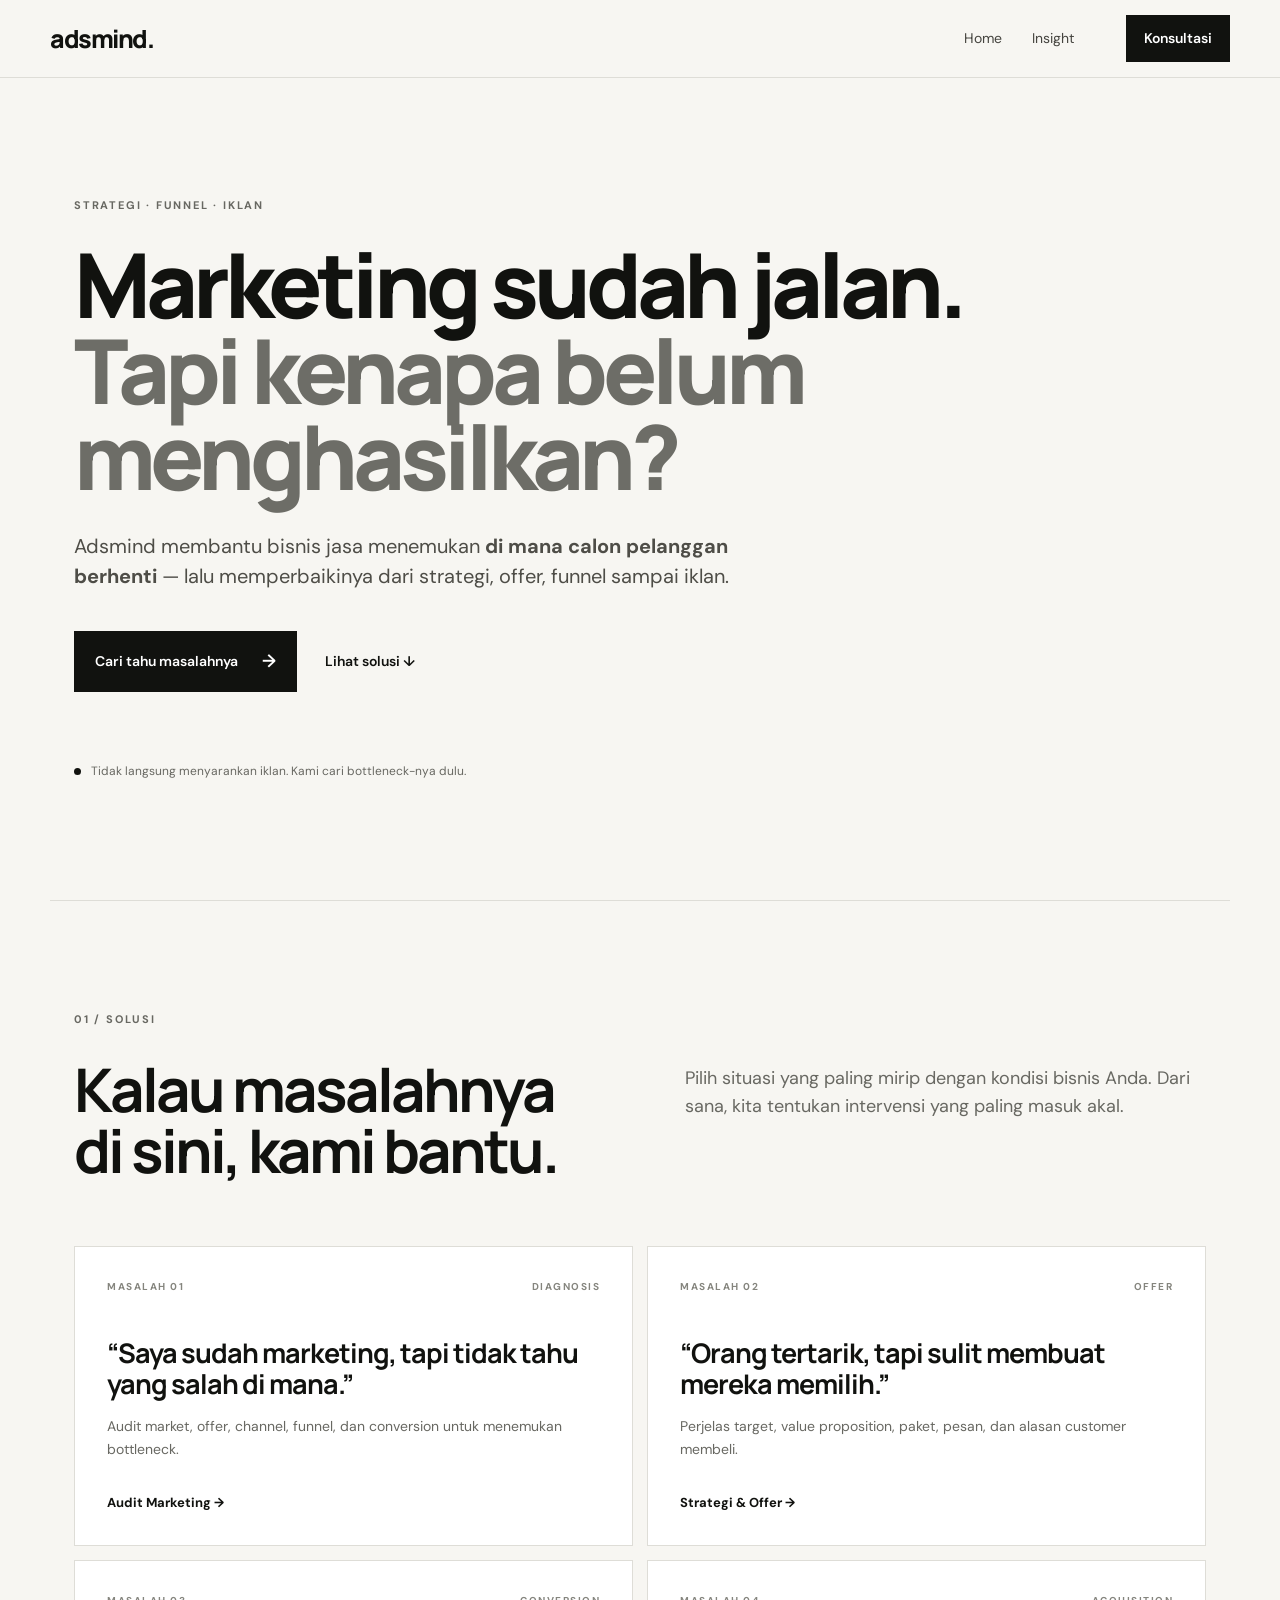
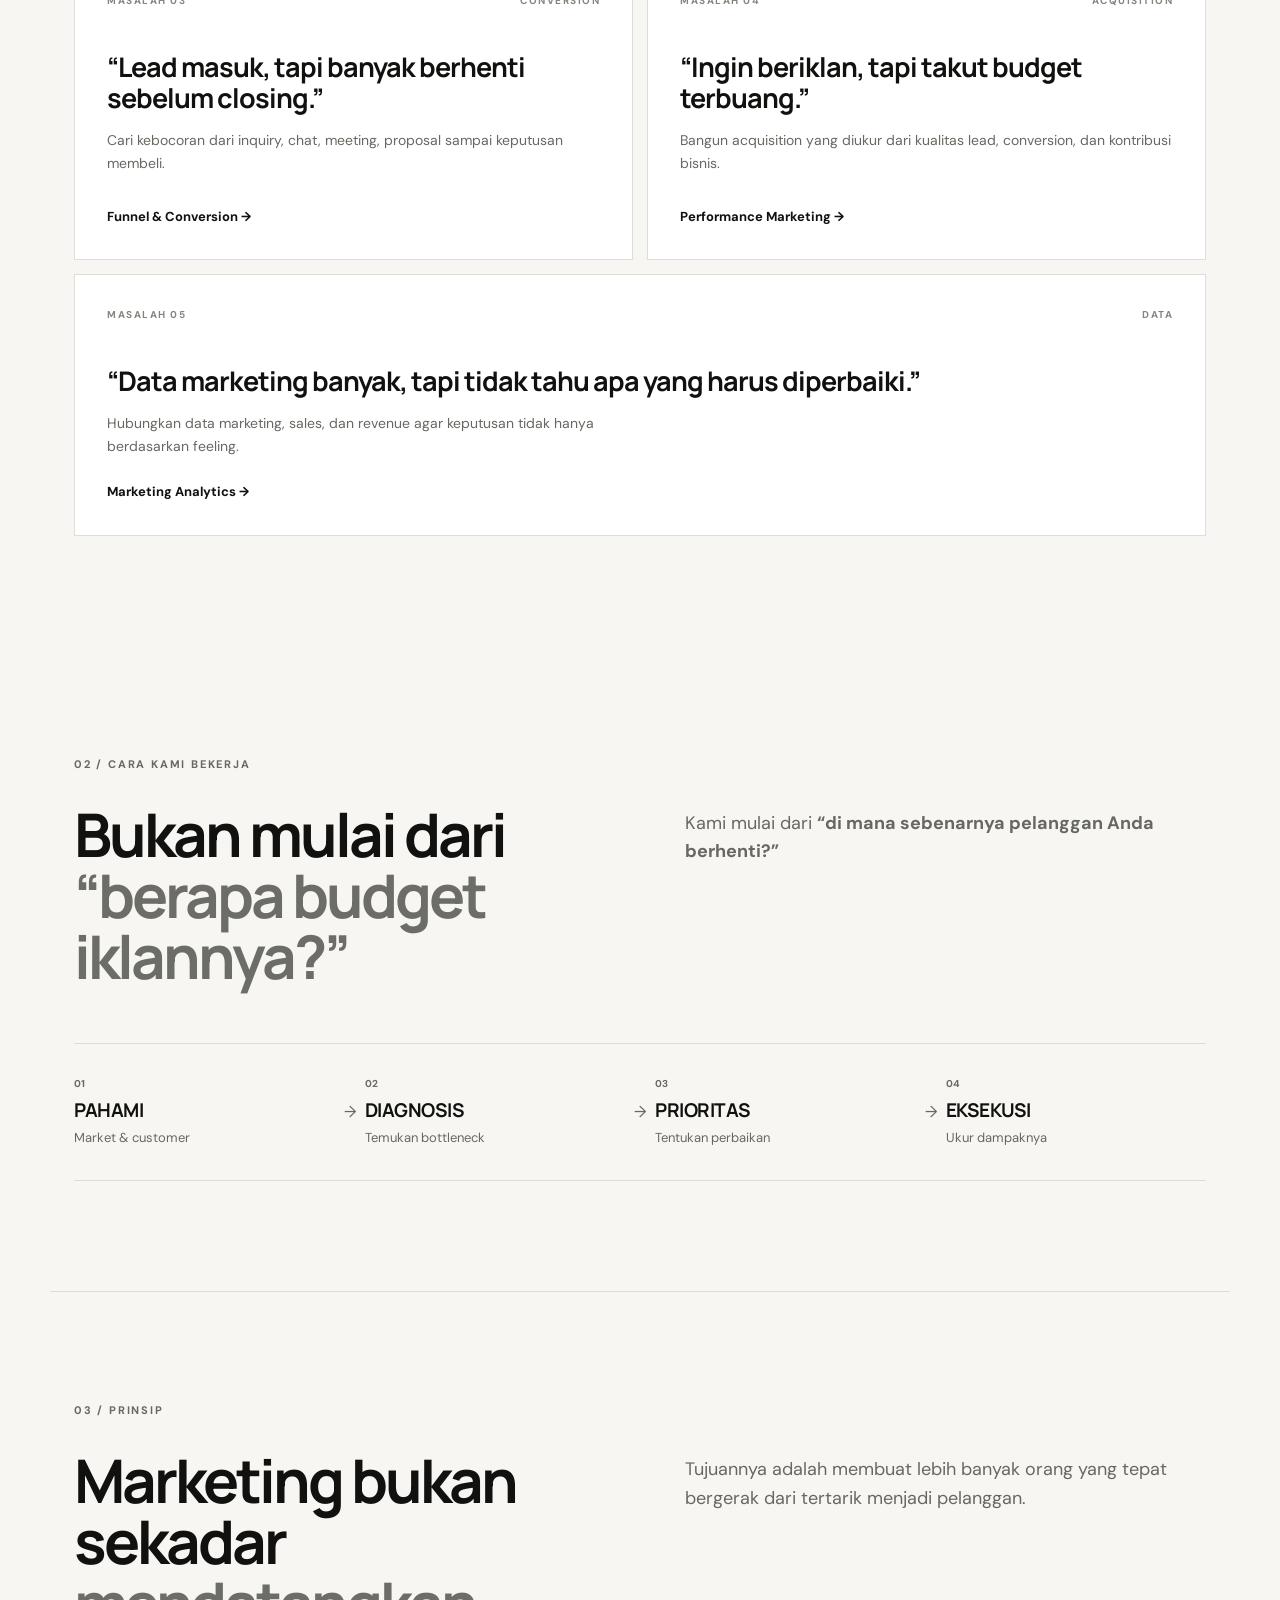
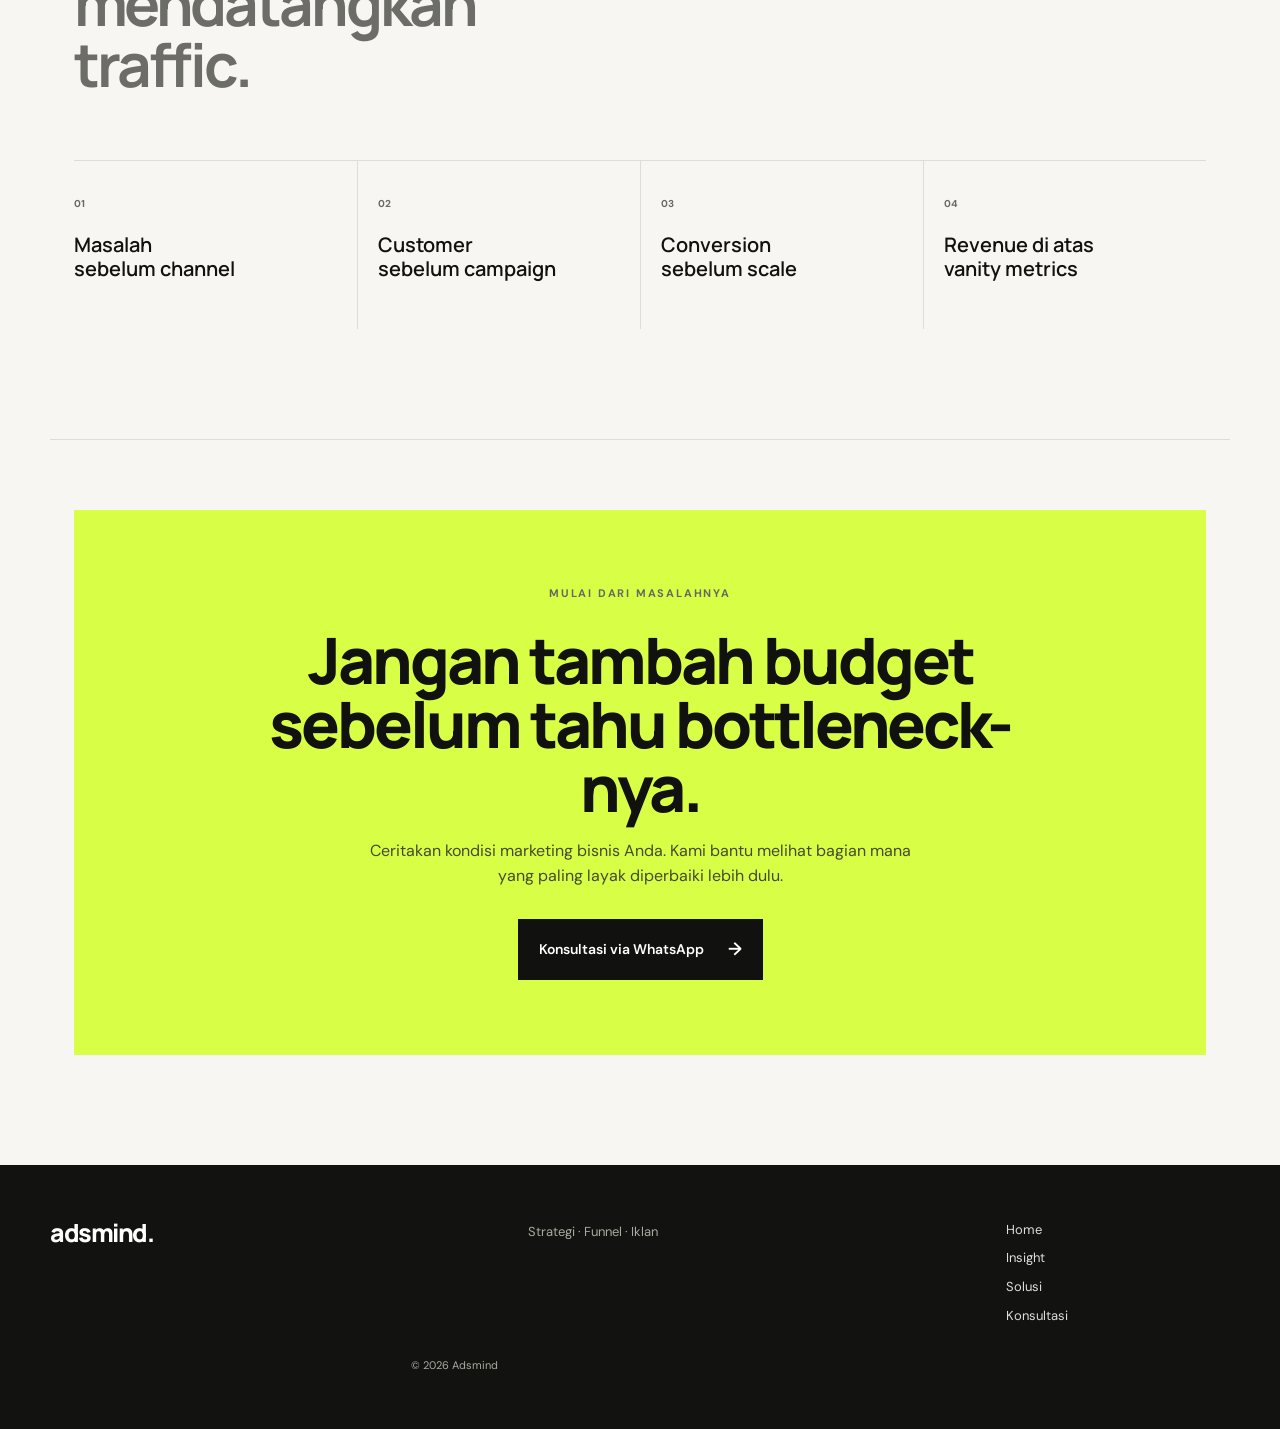
==== commit eaf4affa: "Redesign mobile-first homepage around client problems and solutions" ====
--- a/index.html
+++ b/index.html
@@ -1 +1 @@
-<!doctype html><html lang="id"><head><meta charset="utf-8"><meta name="viewport" content="width=device-width,initial-scale=1"><meta name="description" content="Adsmind membantu bisnis jasa menemukan bottleneck marketing dan memperbaiki strategi, funnel, acquisition, dan conversion."><title>Adsmind — Strategi Marketing untuk Bisnis Jasa</title><link rel="stylesheet" href="styles.css"></head><body><header class="site-header"><a class="brand" href="./">adsmind<span>.</span></a><button class="menu-toggle" aria-label="Buka menu" aria-expanded="false" aria-controls="main-nav">Menu</button><nav id="main-nav" class="main-nav"><a class="active" href="./">Home</a><a href="insight/">Insight</a></nav><a class="button button-small header-cta" href="https://wa.me/6288973900993?text=Halo%20Adsmind%2C%20saya%20ingin%20konsultasi%20mengenai%20marketing%20bisnis%20saya." target="_blank" rel="noopener">Konsultasi</a></header><main><section class="hero section"><div class="eyebrow">STRATEGI · FUNNEL · IKLAN</div><h1>Marketing Anda sudah jalan.<br><em>Hasilnya belum maksimal?</em></h1><p class="hero-copy">Adsmind membantu bisnis jasa menemukan bagian marketing yang membuat calon pelanggan berhenti — lalu memperbaikinya dari <strong>strategi, offer, funnel sampai iklan.</strong></p><div class="actions"><a class="button" href="https://wa.me/6288973900993?text=Halo%20Adsmind%2C%20saya%20ingin%20konsultasi%20mengenai%20marketing%20bisnis%20saya." target="_blank" rel="noopener">Konsultasi via WhatsApp <span>→</span></a><a class="text-link" href="#layanan">Lihat bagaimana kami membantu <span>↓</span></a></div><div class="hero-note"><span></span> Kami mencari masalahnya dulu. Bukan langsung menyarankan iklan.</div></section><section id="layanan" class="section service-section"><div class="section-label">01 / LAYANAN</div><div class="service-heading"><div><h2>Masalah Anda<br>ada di mana?</h2></div><p>Tidak semua bisnis membutuhkan layanan yang sama. Pilih berdasarkan masalah yang paling dekat dengan kondisi bisnis Anda.</p></div><div class="service-cards"><article><div class="card-top"><span>01</span><span>DIAGNOSIS</span></div><h3>“Saya sudah marketing,<br>tapi tidak tahu yang salah di mana.”</h3><p>Kami audit market, offer, channel, funnel, dan conversion untuk menemukan bottleneck.</p><strong>→ Audit Marketing</strong></article><article><div class="card-top"><span>02</span><span>OFFER</span></div><h3>“Orang tertarik,<br>tapi sulit membuat mereka memilih.”</h3><p>Kami membantu memperjelas target, value proposition, paket, pesan, dan alasan membeli.</p><strong>→ Strategi & Offer</strong></article><article><div class="card-top"><span>03</span><span>CONVERSION</span></div><h3>“Lead masuk,<br>tapi banyak berhenti sebelum closing.”</h3><p>Kami mencari kebocoran dari inquiry, chat, meeting, proposal sampai keputusan membeli.</p><strong>→ Funnel & Conversion</strong></article><article><div class="card-top"><span>04</span><span>ACQUISITION</span></div><h3>“Kami ingin beriklan,<br>tapi takut budget terbuang.”</h3><p>Kami membantu membangun dan mengukur acquisition berdasarkan kualitas lead dan conversion.</p><strong>→ Performance Marketing</strong></article><article><div class="card-top"><span>05</span><span>DATA</span></div><h3>“Data marketing banyak,<br>tapi sulit tahu dampaknya ke bisnis.”</h3><p>Kami menghubungkan data marketing, sales, dan revenue agar keputusan tidak hanya berdasarkan feeling.</p><strong>→ Marketing Analytics</strong></article></div></section><section class="section process-section"><div class="section-label">02 / CARA KAMI BEKERJA</div><div class="process-heading"><h2>Kami tidak mulai dari<br><em>“berapa budget iklannya?”</em></h2><p>Kami mulai dari pertanyaan: <strong>“Di mana sebenarnya pelanggan Anda berhenti?”</strong></p></div><div class="process-flow"><div><b>01</b><strong>PAHAMI</strong><span>Market & customer</span></div><i>→</i><div><b>02</b><strong>DIAGNOSIS</strong><span>Temukan bottleneck</span></div><i>→</i><div><b>03</b><strong>PRIORITAS</strong><span>Tentukan perbaikan</span></div><i>→</i><div><b>04</b><strong>EKSEKUSI</strong><span>Ukur dampaknya</span></div></div></section><section class="section principle-section"><div class="section-label">03 / CARA BERPIKIR</div><div class="principle-heading"><h2>Karena bisnis tidak hidup<br>dari <em>likes & impressions.</em></h2><p>Metrik marketing penting. Tetapi tujuan akhirnya tetap customer, conversion, dan revenue.</p></div><div class="principles"><div><b>01</b><h3>Masalah<br>sebelum channel</h3></div><div><b>02</b><h3>Customer<br>sebelum campaign</h3></div><div><b>03</b><h3>Conversion<br>sebelum scale</h3></div><div><b>04</b><h3>Revenue di atas<br>vanity metrics</h3></div></div></section><section id="konsultasi" class="section cta-section"><div class="cta-card"><div class="section-label">MULAI DARI MASALAHNYA</div><h2>Ceritakan marketing Anda.<br>Kita cari bottleneck-nya.</h2><p>Tidak perlu menyiapkan presentasi. Cukup ceritakan kondisi bisnis Anda saat ini.</p><a class="button" href="https://wa.me/6288973900993?text=Halo%20Adsmind%2C%20saya%20ingin%20konsultasi%20mengenai%20marketing%20bisnis%20saya." target="_blank" rel="noopener">Chat Adsmind di WhatsApp <span>→</span></a></div></section></main><footer><div class="footer-brand">adsmind<span>.</span></div><p>Strategi · Funnel · Iklan</p><div class="footer-links"><a href="./">Home</a><a href="insight/">Insight</a><a href="#layanan">Layanan</a><a href="#konsultasi">Konsultasi</a></div><small>© 2026 Adsmind</small></footer><script>const t=document.querySelector('.menu-toggle'),n=document.querySelector('.main-nav');t.addEventListener('click',()=>{const open=n.classList.toggle('open');t.setAttribute('aria-expanded',String(open));t.textContent=open?'Tutup':'Menu'});n.querySelectorAll('a').forEach(a=>a.addEventListener('click',()=>{n.classList.remove('open');t.setAttribute('aria-expanded','false');t.textContent='Menu'}));</script></body></html>+<!doctype html><html lang="id"><head><meta charset="utf-8"><meta name="viewport" content="width=device-width,initial-scale=1"><meta name="description" content="Adsmind membantu bisnis jasa menemukan bottleneck marketing dan memperbaiki strategi, funnel, dan iklan."><title>Adsmind — Strategi Marketing untuk Bisnis Jasa</title><link rel="stylesheet" href="styles.css"></head><body><header class="site-header"><a class="brand" href="./">adsmind<span>.</span></a><button class="menu-toggle" aria-label="Buka menu" aria-expanded="false" aria-controls="main-nav">Menu</button><nav id="main-nav" class="main-nav"><a href="./">Home</a><a href="insight/">Insight</a></nav><a class="button button-small header-cta" href="https://wa.me/6288973900993?text=Halo%20Adsmind%2C%20saya%20ingin%20konsultasi%20mengenai%20marketing%20bisnis%20saya." target="_blank" rel="noopener">Konsultasi</a></header><main><section class="hero section"><div class="eyebrow">STRATEGI · FUNNEL · IKLAN</div><h1>Marketing sudah jalan.<br><em>Tapi kenapa belum menghasilkan?</em></h1><p class="hero-copy">Adsmind membantu bisnis jasa menemukan <strong>di mana calon pelanggan berhenti</strong> — lalu memperbaikinya dari strategi, offer, funnel sampai iklan.</p><div class="actions"><a class="button" href="https://wa.me/6288973900993?text=Halo%20Adsmind%2C%20saya%20ingin%20konsultasi%20mengenai%20marketing%20bisnis%20saya." target="_blank" rel="noopener">Cari tahu masalahnya <span>→</span></a><a class="text-link" href="#layanan">Lihat solusi ↓</a></div><div class="hero-note"><span></span> Tidak langsung menyarankan iklan. Kami cari bottleneck-nya dulu.</div></section><section id="layanan" class="section service-section"><div class="section-label">01 / SOLUSI</div><div class="service-heading"><div><h2>Kalau masalahnya<br>di sini, kami bantu.</h2></div><p>Pilih situasi yang paling mirip dengan kondisi bisnis Anda. Dari sana, kita tentukan intervensi yang paling masuk akal.</p></div><div class="service-cards"><article><div class="card-top"><span>MASALAH 01</span><span>DIAGNOSIS</span></div><h3>“Saya sudah marketing, tapi tidak tahu yang salah di mana.”</h3><p>Audit market, offer, channel, funnel, dan conversion untuk menemukan bottleneck.</p><strong>Audit Marketing →</strong></article><article><div class="card-top"><span>MASALAH 02</span><span>OFFER</span></div><h3>“Orang tertarik, tapi sulit membuat mereka memilih.”</h3><p>Perjelas target, value proposition, paket, pesan, dan alasan customer membeli.</p><strong>Strategi & Offer →</strong></article><article><div class="card-top"><span>MASALAH 03</span><span>CONVERSION</span></div><h3>“Lead masuk, tapi banyak berhenti sebelum closing.”</h3><p>Cari kebocoran dari inquiry, chat, meeting, proposal sampai keputusan membeli.</p><strong>Funnel & Conversion →</strong></article><article><div class="card-top"><span>MASALAH 04</span><span>ACQUISITION</span></div><h3>“Ingin beriklan, tapi takut budget terbuang.”</h3><p>Bangun acquisition yang diukur dari kualitas lead, conversion, dan kontribusi bisnis.</p><strong>Performance Marketing →</strong></article><article><div class="card-top"><span>MASALAH 05</span><span>DATA</span></div><h3>“Data marketing banyak, tapi tidak tahu apa yang harus diperbaiki.”</h3><p>Hubungkan data marketing, sales, dan revenue agar keputusan tidak hanya berdasarkan feeling.</p><strong>Marketing Analytics →</strong></article></div></section><section class="section process-section"><div class="section-label">02 / CARA KAMI BEKERJA</div><div class="process-heading"><h2>Bukan mulai dari<br><em>“berapa budget iklannya?”</em></h2><p>Kami mulai dari <strong>“di mana sebenarnya pelanggan Anda berhenti?”</strong></p></div><div class="process-flow"><div><b>01</b><strong>PAHAMI</strong><span>Market & customer</span></div><i>→</i><div><b>02</b><strong>DIAGNOSIS</strong><span>Temukan bottleneck</span></div><i>→</i><div><b>03</b><strong>PRIORITAS</strong><span>Tentukan perbaikan</span></div><i>→</i><div><b>04</b><strong>EKSEKUSI</strong><span>Ukur dampaknya</span></div></div></section><section class="section principle-section"><div class="section-label">03 / PRINSIP</div><div class="principle-heading"><h2>Marketing bukan sekadar<br><em>mendatangkan traffic.</em></h2><p>Tujuannya adalah membuat lebih banyak orang yang tepat bergerak dari tertarik menjadi pelanggan.</p></div><div class="principles"><div><b>01</b><h3>Masalah<br>sebelum channel</h3></div><div><b>02</b><h3>Customer<br>sebelum campaign</h3></div><div><b>03</b><h3>Conversion<br>sebelum scale</h3></div><div><b>04</b><h3>Revenue di atas<br>vanity metrics</h3></div></div></section><section id="konsultasi" class="section cta-section"><div class="cta-card"><div class="section-label">MULAI DARI MASALAHNYA</div><h2>Jangan tambah budget<br>sebelum tahu bottleneck-nya.</h2><p>Ceritakan kondisi marketing bisnis Anda. Kami bantu melihat bagian mana yang paling layak diperbaiki lebih dulu.</p><a class="button" href="https://wa.me/6288973900993?text=Halo%20Adsmind%2C%20saya%20ingin%20konsultasi%20mengenai%20marketing%20bisnis%20saya." target="_blank" rel="noopener">Konsultasi via WhatsApp <span>→</span></a></div></section></main><footer><div class="footer-brand">adsmind<span>.</span></div><p>Strategi · Funnel · Iklan</p><div class="footer-links"><a href="./">Home</a><a href="insight/">Insight</a><a href="#layanan">Solusi</a><a href="#konsultasi">Konsultasi</a></div><small>© 2026 Adsmind</small></footer><script>const t=document.querySelector('.menu-toggle'),n=document.querySelector('.main-nav');t.addEventListener('click',()=>{const open=n.classList.toggle('open');t.setAttribute('aria-expanded',String(open));t.textContent=open?'Tutup':'Menu'});n.querySelectorAll('a').forEach(a=>a.addEventListener('click',()=>{n.classList.remove('open');t.setAttribute('aria-expanded','false');t.textContent='Menu'}));</script></body></html>
--- a/styles.css
+++ b/styles.css
@@ -1,7 +1,7 @@
 @import url('https://fonts.googleapis.com/css2?family=DM+Sans:wght@400;500;600;700&family=Manrope:wght@500;600;700;800&display=swap');
-:root{--bg:#f7f6f2;--paper:#fff;--ink:#11120f;--muted:#686862;--line:#deddd7;--dark:#121311;--dark-muted:#aaa99f;--accent:#d8ff45;--max:1180px}*{box-sizing:border-box}html{scroll-behavior:smooth}body{margin:0;background:var(--bg);color:var(--ink);font-family:'DM Sans',sans-serif;line-height:1.6}a{color:inherit;text-decoration:none}.site-header{height:78px;border-bottom:1px solid var(--line);display:flex;align-items:center;gap:42px;padding:0 max(24px,calc((100vw - var(--max))/2));position:sticky;top:0;background:rgba(247,246,242,.96);backdrop-filter:blur(14px);z-index:20}.brand,.footer-brand{font:800 25px/1 'Manrope',sans-serif;letter-spacing:-1.5px;margin-right:auto}.brand span,.footer-brand span{font-weight:800}.site-header nav{display:flex;align-items:center;gap:30px;font-size:14px;color:#45443f}.site-header nav a{padding:30px 0}.button{display:inline-flex;align-items:center;justify-content:center;gap:24px;background:var(--ink);color:#fff;border:1px solid var(--ink);padding:15px 20px;font-size:14px;font-weight:600;transition:.2s}.button:hover{background:transparent;color:var(--ink)}.button span{font-size:18px}.button-small{padding:11px 17px;margin-left:10px}.menu-toggle{display:none}.section{max-width:var(--max);margin:auto;padding:110px 24px}.hero{min-height:calc(100vh - 78px);display:flex;flex-direction:column;justify-content:center;align-items:flex-start}.eyebrow,.section-label{font-size:11px;font-weight:700;letter-spacing:1.8px;color:var(--muted)}.hero h1{font:800 clamp(52px,7vw,94px)/.96 'Manrope',sans-serif;letter-spacing:-5px;max-width:1050px;margin:26px 0 32px}.hero h1 em,.fit-intro h2 em,.process-heading h2 em,.principle-heading h2 em{font-style:normal;color:#6d6d67}.hero-copy{font-size:20px;line-height:1.5;max-width:720px;color:#4e4d47;margin:0}.actions{display:flex;align-items:center;gap:28px;margin-top:40px}.text-link{font-size:14px;font-weight:600}.hero-note{margin-top:70px;font-size:12px;color:var(--muted);display:flex;align-items:center;gap:10px}.hero-note span{display:block;width:7px;height:7px;border-radius:50%;background:var(--ink)}
-/* Clear service positioning */.service-section{border-top:1px solid var(--line)}.service-heading,.fit-intro,.process-heading,.principle-heading{display:grid;grid-template-columns:1fr 1fr;gap:90px;margin:30px 0 65px}.service-heading h2,.fit-intro h2,.process-heading h2,.principle-heading h2{font:700 clamp(40px,4.7vw,64px)/1.02 'Manrope',sans-serif;letter-spacing:-3px;margin:0}.service-heading p,.fit-intro p,.process-heading p,.principle-heading p{font-size:18px;color:var(--muted);max-width:520px;margin:5px 0}.service-cards{display:grid;grid-template-columns:repeat(2,1fr);gap:14px}.service-cards article{background:var(--paper);border:1px solid var(--line);padding:32px;min-height:300px;display:flex;flex-direction:column;transition:transform .2s,box-shadow .2s}.service-cards article:hover{transform:translateY(-3px);box-shadow:0 12px 30px rgba(17,18,15,.06)}.service-cards article:last-child{grid-column:1/-1;min-height:235px}.card-top{display:flex;justify-content:space-between;color:#85857e;font-size:10px;font-weight:700;letter-spacing:1.5px}.service-cards h3{font:700 27px/1.15 'Manrope',sans-serif;letter-spacing:-1px;margin:42px 0 16px}.service-cards p{font-size:14px;color:var(--muted);max-width:570px;margin:0}.service-cards strong{font-size:13px;margin-top:auto;padding-top:25px}.fit-section{border-bottom:1px solid var(--line)}.fit-grid{display:grid;grid-template-columns:repeat(4,1fr);border-top:1px solid var(--line)}.fit-grid article{padding:26px 20px 30px 0;min-height:180px}.fit-grid article+article{border-left:1px solid var(--line);padding-left:20px}.fit-grid span{font-size:10px;font-weight:700;letter-spacing:1.4px;color:var(--muted)}.fit-grid p{font-size:15px;line-height:1.55;margin:18px 0 0}.process-section{border-bottom:1px solid var(--line)}.process-heading{margin-bottom:55px}.process-flow{display:grid;grid-template-columns:1fr 30px 1fr 30px 1fr 30px 1fr;align-items:center;border-top:1px solid var(--line);border-bottom:1px solid var(--line);padding:32px 0}.process-flow>div{display:flex;flex-direction:column;gap:5px}.process-flow b{font-size:10px;color:var(--muted)}.process-flow strong{font:700 19px 'Manrope',sans-serif;letter-spacing:-.5px}.process-flow span{font-size:13px;color:var(--muted)}.process-flow i{text-align:center;color:var(--muted);font-style:normal}.principle-section{border-bottom:1px solid var(--line)}.principles{display:grid;grid-template-columns:repeat(4,1fr);border-top:1px solid var(--line)}.principles>div{padding:28px 20px 30px 0;min-height:160px}.principles>div+div{border-left:1px solid var(--line);padding-left:20px}.principles b{font-size:10px;color:var(--muted)}.principles h3{font:600 20px/1.2 'Manrope',sans-serif;margin:18px 0}.cta-section{padding-top:70px;padding-bottom:110px}.cta-card{background:var(--accent);padding:75px max(30px,7vw);text-align:center}.cta-card h2{font:800 clamp(40px,5vw,68px)/1 'Manrope',sans-serif;letter-spacing:-3px;max-width:820px;margin:25px auto 18px}.cta-card p{max-width:570px;margin:0 auto 30px;color:#454a2e}.cta-card .button{background:var(--ink);color:#fff}.cta-card .button:hover{background:transparent;color:var(--ink)}footer{background:var(--dark);color:#fff;padding:55px max(24px,calc((100vw - var(--max))/2));display:grid;grid-template-columns:2fr 2fr 1fr;gap:30px;align-items:start}footer p{margin:2px 0;color:var(--dark-muted);font-size:13px}.footer-links{display:flex;flex-direction:column;gap:8px;font-size:13px;color:#ddd}footer small{color:var(--dark-muted);font-size:11px;text-align:right;align-self:end}
-/* Insight index */.content-hero{padding-top:100px;padding-bottom:85px;border-bottom:1px solid var(--line)}.content-hero h1{font:800 clamp(58px,8vw,105px)/.92 'Manrope',sans-serif;letter-spacing:-5px;margin:22px 0 24px}.article-list{padding-top:0}.article-list article{display:grid;grid-template-columns:150px minmax(0,1fr) 270px;gap:42px;padding:48px 0;border-bottom:1px solid var(--line);align-items:start}.article-list article>span{font-size:10px;font-weight:700;letter-spacing:1.6px;color:var(--muted);padding-top:8px}.article-list h2{font:700 clamp(29px,3.1vw,44px)/1.07 'Manrope',sans-serif;letter-spacing:-1.7px;margin:0}.article-list p{font-size:15px;line-height:1.5;color:var(--muted);margin:4px 0 18px;display:-webkit-box;-webkit-line-clamp:2;-webkit-box-orient:vertical;overflow:hidden}.article-list article>a{font-size:13px;font-weight:700}
-/* Editorial article */.article-page{max-width:100%;padding:0 24px 110px}.article-header{max-width:900px;margin:0 auto;padding:105px 0 62px;border-bottom:1px solid var(--line)}.article-category{font-size:10px;letter-spacing:1.8px;font-weight:700;color:var(--muted);text-transform:uppercase}.article-header h1{font:800 clamp(46px,6vw,78px)/1.02 'Manrope',sans-serif;letter-spacing:-4px;margin:24px 0}.article-dek{font-size:21px;line-height:1.5;color:#55554f;max-width:780px;margin:0}.article-meta{display:flex;gap:12px;align-items:center;margin-top:28px;color:#85857e;font-size:12px}.article-meta .dot{width:4px;height:4px;background:#aaa99f;border-radius:50%}.article-content{max-width:720px;margin:65px auto 0;font-size:18px;line-height:1.78}.article-content p{margin:0 0 25px}.article-content h2{font:700 34px/1.14 'Manrope',sans-serif;letter-spacing:-1.4px;margin:70px 0 23px}.article-content h3{font:700 24px/1.2 'Manrope',sans-serif;margin:45px 0 15px}.article-content ul,.article-content ol{padding-left:28px;margin:0 0 28px}.article-content li{padding-left:5px;margin:10px 0}.article-content blockquote{margin:36px 0;padding:24px 28px;border-left:3px solid var(--ink);background:#eeece5;font:600 22px/1.5 'Manrope',sans-serif}.article-content .lead-quote{background:transparent;border-left:0;border-top:1px solid var(--ink);border-bottom:1px solid var(--ink);padding:28px 0;font-size:25px}.article-content .formula{font:700 21px/1.3 'Manrope',sans-serif;padding:17px 20px;background:#ecebe5;display:inline-block;margin:4px 0 28px}.comparison{display:grid;grid-template-columns:1fr 1fr;border:1px solid var(--line);margin:32px 0 35px}.comparison>div{padding:27px}.comparison>div+div{border-left:1px solid var(--line);background:#eeece5}.comparison span{font-size:10px;letter-spacing:1.5px;font-weight:700;color:var(--muted)}.comparison h3{font-size:20px;margin:14px 0 0}.timeline{display:grid;grid-template-columns:1fr 1fr;border-top:1px solid var(--line);border-bottom:1px solid var(--line);margin:30px 0 38px}.timeline>div{padding:24px 25px}.timeline>div+div{border-left:1px solid var(--line)}.timeline strong{display:block;font:700 18px 'Manrope',sans-serif;margin-bottom:12px}.timeline span{display:block;font-size:14px;line-height:1.8;color:var(--muted)}.article-content hr{border:0;border-top:1px solid var(--line);margin:60px 0}.article-cta{margin-top:75px;padding:45px;background:var(--accent)}.article-cta h2{font-size:31px;margin:14px 0}.article-cta p{font-size:16px;line-height:1.6;margin-bottom:25px}.article-cta .button{background:var(--ink);color:#fff}.article-back{display:inline-flex;font-size:12px;font-weight:700;margin-top:28px;color:var(--muted)}
-@media(max-width:800px){.site-header{height:68px;padding:0 20px;gap:14px}.site-header nav{position:absolute;left:0;right:0;top:68px;background:var(--bg);border-bottom:1px solid var(--line);display:none!important;flex-direction:column;align-items:stretch;gap:0;padding:8px 20px;box-shadow:0 14px 30px rgba(16,16,15,.08)}.site-header nav.open{display:flex!important}.site-header nav a{padding:14px 0;font-size:16px;border-bottom:1px solid var(--line)}.site-header nav a:last-child{border-bottom:0}.menu-toggle{display:block;border:0;background:transparent;color:var(--ink);font:700 13px 'DM Sans',sans-serif;padding:10px 2px;cursor:pointer}.header-cta{padding:10px 13px;margin-left:0}.section{padding:75px 20px}.hero{min-height:auto;padding-top:80px;padding-bottom:80px}.hero h1{font-size:51px;letter-spacing:-3px}.hero-copy{font-size:17px}.actions{flex-direction:column;align-items:flex-start;gap:20px}.service-heading,.fit-intro,.process-heading,.principle-heading{grid-template-columns:1fr;gap:30px;margin-bottom:45px}.service-heading h2,.fit-intro h2,.process-heading h2,.principle-heading h2{font-size:45px}.service-cards{grid-template-columns:1fr}.service-cards article:last-child{grid-column:auto}.service-cards article{min-height:270px;padding:27px}.service-cards h3{font-size:24px;margin-top:34px}.fit-grid{grid-template-columns:1fr 1fr}.fit-grid article{min-height:170px}.fit-grid article+article{border-left:0;padding-left:0}.fit-grid article:nth-child(even){border-left:1px solid var(--line);padding-left:20px}.process-flow{grid-template-columns:1fr;gap:16px;padding:25px 0}.process-flow i{transform:rotate(90deg);text-align:left}.principles{grid-template-columns:1fr 1fr}.principles>div+div{border-left:0;padding-left:0}.principles>div:nth-child(even){border-left:1px solid var(--line);padding-left:20px}.cta-card{padding:55px 25px}footer{grid-template-columns:1fr 1fr;padding:45px 20px}footer small{grid-column:1/-1;text-align:left}.content-hero{padding-top:65px;padding-bottom:55px}.content-hero h1{font-size:56px;letter-spacing:-3px}.article-list article{grid-template-columns:1fr;gap:10px;padding:35px 0}.article-list h2{font-size:30px}.article-list p{font-size:15px;margin:0 0 5px}.article-page{padding:0 20px 80px}.article-header{padding:65px 0 40px}.article-header h1{font-size:45px;letter-spacing:-2.8px}.article-dek{font-size:18px}.article-content{margin-top:42px;font-size:17px;line-height:1.72}.article-content h2{font-size:29px;letter-spacing:-1px;margin-top:52px}.article-content blockquote{font-size:19px;padding:20px;margin:28px 0}.article-content .lead-quote{font-size:22px;padding:22px 0}.comparison,.timeline{grid-template-columns:1fr}.comparison>div+div,.timeline>div+div{border-left:0;border-top:1px solid var(--line)}.comparison>div,.timeline>div{padding:22px}.article-cta{padding:30px 24px;margin-top:55px}.article-cta h2{font-size:27px}}
-@media(max-width:520px){.hero h1{font-size:43px}.service-heading h2,.fit-intro h2,.process-heading h2,.principle-heading h2{font-size:38px}.principles{grid-template-columns:1fr}.principles>div:nth-child(even){border-left:0;padding-left:0}.content-hero h1{font-size:49px}.article-header h1{font-size:39px}.article-content h2{font-size:27px}.article-content{font-size:16.5px}}
+:root{--bg:#f7f6f2;--paper:#fff;--ink:#11120f;--muted:#686862;--line:#deddd7;--dark:#121311;--dark-muted:#aaa99f;--accent:#d8ff45;--max:1180px}*{box-sizing:border-box}html{scroll-behavior:smooth}body{margin:0;background:var(--bg);color:var(--ink);font-family:'DM Sans',sans-serif;line-height:1.6}a{color:inherit;text-decoration:none}.site-header{height:78px;border-bottom:1px solid var(--line);display:flex;align-items:center;gap:42px;padding:0 max(24px,calc((100vw - var(--max))/2));position:sticky;top:0;background:rgba(247,246,242,.97);backdrop-filter:blur(14px);z-index:20}.brand,.footer-brand{font:800 25px/1 'Manrope',sans-serif;letter-spacing:-1.5px;margin-right:auto}.brand span,.footer-brand span{font-weight:800}.site-header nav{display:flex;align-items:center;gap:30px;font-size:14px;color:#45443f}.site-header nav a{padding:30px 0}.button{display:inline-flex;align-items:center;justify-content:center;gap:24px;background:var(--ink);color:#fff;border:1px solid var(--ink);padding:15px 20px;font-size:14px;font-weight:600;transition:.2s}.button:hover{background:transparent;color:var(--ink)}.button span{font-size:18px}.button-small{padding:11px 17px;margin-left:10px}.menu-toggle{display:none}.section{max-width:var(--max);margin:auto;padding:110px 24px}.hero{min-height:calc(100vh - 78px);display:flex;flex-direction:column;justify-content:center;align-items:flex-start}.eyebrow,.section-label{font-size:11px;font-weight:700;letter-spacing:1.8px;color:var(--muted)}.hero h1{font:800 clamp(52px,7vw,94px)/.96 'Manrope',sans-serif;letter-spacing:-5px;max-width:1050px;margin:26px 0 32px}.hero h1 em,.process-heading h2 em,.principle-heading h2 em{font-style:normal;color:#6d6d67}.hero-copy{font-size:20px;line-height:1.5;max-width:720px;color:#4e4d47;margin:0}.actions{display:flex;align-items:center;gap:28px;margin-top:40px}.text-link{font-size:14px;font-weight:600}.hero-note{margin-top:70px;font-size:12px;color:var(--muted);display:flex;align-items:center;gap:10px}.hero-note span{display:block;width:7px;height:7px;border-radius:50%;background:var(--ink)}.service-section{border-top:1px solid var(--line)}.service-heading,.process-heading,.principle-heading{display:grid;grid-template-columns:1fr 1fr;gap:90px;margin:30px 0 65px}.service-heading h2,.process-heading h2,.principle-heading h2{font:700 clamp(40px,4.7vw,64px)/1.02 'Manrope',sans-serif;letter-spacing:-3px;margin:0}.service-heading p,.process-heading p,.principle-heading p{font-size:18px;color:var(--muted);max-width:520px;margin:5px 0}.service-cards{display:grid;grid-template-columns:repeat(2,1fr);gap:14px}.service-cards article{background:var(--paper);border:1px solid var(--line);padding:32px;min-height:300px;display:flex;flex-direction:column;transition:transform .2s,box-shadow .2s}.service-cards article:hover{transform:translateY(-3px);box-shadow:0 12px 30px rgba(17,18,15,.06)}.service-cards article:last-child{grid-column:1/-1;min-height:235px}.card-top{display:flex;justify-content:space-between;color:#85857e;font-size:10px;font-weight:700;letter-spacing:1.5px}.service-cards h3{font:700 27px/1.15 'Manrope',sans-serif;letter-spacing:-1px;margin:42px 0 16px}.service-cards p{font-size:14px;color:var(--muted);max-width:570px;margin:0}.service-cards strong{font-size:13px;margin-top:auto;padding-top:25px}.process-section{border-bottom:1px solid var(--line)}.process-heading{margin-bottom:55px}.process-flow{display:grid;grid-template-columns:1fr 30px 1fr 30px 1fr 30px 1fr;align-items:center;border-top:1px solid var(--line);border-bottom:1px solid var(--line);padding:32px 0}.process-flow>div{display:flex;flex-direction:column;gap:5px}.process-flow b{font-size:10px;color:var(--muted)}.process-flow strong{font:700 19px 'Manrope',sans-serif;letter-spacing:-.5px}.process-flow span{font-size:13px;color:var(--muted)}.process-flow i{text-align:center;color:var(--muted);font-style:normal}.principle-section{border-bottom:1px solid var(--line)}.principles{display:grid;grid-template-columns:repeat(4,1fr);border-top:1px solid var(--line)}.principles>div{padding:28px 20px 30px 0;min-height:160px}.principles>div+div{border-left:1px solid var(--line);padding-left:20px}.principles b{font-size:10px;color:var(--muted)}.principles h3{font:600 20px/1.2 'Manrope',sans-serif;margin:18px 0}.cta-section{padding-top:70px;padding-bottom:110px}.cta-card{background:var(--accent);padding:75px max(30px,7vw);text-align:center}.cta-card h2{font:800 clamp(40px,5vw,68px)/1 'Manrope',sans-serif;letter-spacing:-3px;max-width:820px;margin:25px auto 18px}.cta-card p{max-width:570px;margin:0 auto 30px;color:#454a2e}.cta-card .button{background:var(--ink);color:#fff}.cta-card .button:hover{background:transparent;color:var(--ink)}footer{background:var(--dark);color:#fff;padding:55px max(24px,calc((100vw - var(--max))/2));display:grid;grid-template-columns:2fr 2fr 1fr;gap:30px;align-items:start}footer p{margin:2px 0;color:var(--dark-muted);font-size:13px}.footer-links{display:flex;flex-direction:column;gap:8px;font-size:13px;color:#ddd}footer small{color:var(--dark-muted);font-size:11px;text-align:right;align-self:end}
+/* Insight */.content-hero{padding-top:100px;padding-bottom:85px;border-bottom:1px solid var(--line)}.content-hero h1{font:800 clamp(58px,8vw,105px)/.92 'Manrope',sans-serif;letter-spacing:-5px;margin:22px 0 24px}.article-list{padding-top:0}.article-list article{display:grid;grid-template-columns:150px minmax(0,1fr) 270px;gap:42px;padding:48px 0;border-bottom:1px solid var(--line);align-items:start}.article-list article>span{font-size:10px;font-weight:700;letter-spacing:1.6px;color:var(--muted);padding-top:8px}.article-list h2{font:700 clamp(29px,3.1vw,44px)/1.07 'Manrope',sans-serif;letter-spacing:-1.7px;margin:0}.article-list p{font-size:15px;line-height:1.5;color:var(--muted);margin:4px 0 18px;display:-webkit-box;-webkit-line-clamp:2;-webkit-box-orient:vertical;overflow:hidden}.article-list article>a{font-size:13px;font-weight:700}
+/* Editorial */.article-page{max-width:100%;padding:0 24px 110px}.article-header{max-width:900px;margin:0 auto;padding:105px 0 62px;border-bottom:1px solid var(--line)}.article-category{font-size:10px;letter-spacing:1.8px;font-weight:700;color:var(--muted);text-transform:uppercase}.article-header h1{font:800 clamp(46px,6vw,78px)/1.02 'Manrope',sans-serif;letter-spacing:-4px;margin:24px 0}.article-dek{font-size:21px;line-height:1.5;color:#55554f;max-width:780px;margin:0}.article-meta{display:flex;gap:12px;align-items:center;margin-top:28px;color:#85857e;font-size:12px}.article-meta .dot{width:4px;height:4px;background:#aaa99f;border-radius:50%}.article-content{max-width:720px;margin:65px auto 0;font-size:18px;line-height:1.78}.article-content p{margin:0 0 25px}.article-content h2{font:700 34px/1.14 'Manrope',sans-serif;letter-spacing:-1.4px;margin:70px 0 23px}.article-content h3{font:700 24px/1.2 'Manrope',sans-serif;margin:45px 0 15px}.article-content ul,.article-content ol{padding-left:28px;margin:0 0 28px}.article-content li{padding-left:5px;margin:10px 0}.article-content blockquote{margin:36px 0;padding:24px 28px;border-left:3px solid var(--ink);background:#eeece5;font:600 22px/1.5 'Manrope',sans-serif}.article-content .lead-quote{background:transparent;border-left:0;border-top:1px solid var(--ink);border-bottom:1px solid var(--ink);padding:28px 0;font-size:25px}.article-content .formula{font:700 21px/1.3 'Manrope',sans-serif;padding:17px 20px;background:#ecebe5;display:inline-block;margin:4px 0 28px}.comparison{display:grid;grid-template-columns:1fr 1fr;border:1px solid var(--line);margin:32px 0 35px}.comparison>div{padding:27px}.comparison>div+div{border-left:1px solid var(--line);background:#eeece5}.comparison span{font-size:10px;letter-spacing:1.5px;font-weight:700;color:var(--muted)}.comparison h3{font-size:20px;margin:14px 0 0}.timeline{display:grid;grid-template-columns:1fr 1fr;border-top:1px solid var(--line);border-bottom:1px solid var(--line);margin:30px 0 38px}.timeline>div{padding:24px 25px}.timeline>div+div{border-left:1px solid var(--line)}.timeline strong{display:block;font:700 18px 'Manrope',sans-serif;margin-bottom:12px}.timeline span{display:block;font-size:14px;line-height:1.8;color:var(--muted)}.article-content hr{border:0;border-top:1px solid var(--line);margin:60px 0}.article-cta{margin-top:75px;padding:45px;background:var(--accent)}.article-cta h2{font-size:31px;margin:14px 0}.article-cta p{font-size:16px;line-height:1.6;margin-bottom:25px}.article-cta .button{background:var(--ink);color:#fff}.article-back{display:inline-flex;font-size:12px;font-weight:700;margin-top:28px;color:var(--muted)}
+/* Mobile: compact, stable and touch-friendly */
+@media(max-width:800px){.site-header{height:64px;padding:0 16px;gap:12px}.brand{font-size:23px}.site-header nav{position:absolute;left:12px;right:12px;top:72px;background:var(--paper);border:1px solid var(--line);border-radius:12px;display:none!important;flex-direction:column;align-items:stretch;gap:0;padding:6px 16px;box-shadow:0 14px 35px rgba(16,16,15,.12)}.site-header nav.open{display:flex!important}.site-header nav a{padding:14px 2px;font-size:16px;border-bottom:1px solid var(--line)}.site-header nav a:last-child{border-bottom:0}.menu-toggle{display:block;border:1px solid var(--line);border-radius:8px;background:var(--paper);color:var(--ink);font:700 12px 'DM Sans',sans-serif;padding:9px 11px;cursor:pointer}.header-cta{padding:9px 12px;margin-left:0;font-size:12px}.section{padding:64px 18px}.hero{min-height:calc(100svh - 64px);padding-top:52px;padding-bottom:62px}.eyebrow{font-size:9px;letter-spacing:1.4px}.hero h1{font-size:clamp(39px,11vw,51px);line-height:.98;letter-spacing:-2.6px;margin:19px 0 23px;max-width:100%}.hero-copy{font-size:16px;line-height:1.55;max-width:100%}.actions{width:100%;display:flex;flex-direction:column;align-items:stretch;gap:15px;margin-top:30px}.actions .button{width:100%;padding:14px 16px}.text-link{text-align:center;font-size:13px;padding:4px}.hero-note{margin-top:42px;font-size:11px;line-height:1.4;align-items:flex-start}.hero-note span{flex:0 0 7px;margin-top:5px}.section-label{font-size:9px;letter-spacing:1.5px}.service-heading,.process-heading,.principle-heading{grid-template-columns:1fr;gap:20px;margin:20px 0 38px}.service-heading h2,.process-heading h2,.principle-heading h2{font-size:38px;line-height:1.03;letter-spacing:-2px}.service-heading p,.process-heading p,.principle-heading p{font-size:15px;line-height:1.55;margin:0}.service-cards{grid-template-columns:1fr;gap:10px}.service-cards article,.service-cards article:last-child{grid-column:auto;min-height:0;padding:24px;border-radius:10px}.card-top{font-size:9px}.service-cards h3{font-size:22px;line-height:1.18;letter-spacing:-.7px;margin:31px 0 12px}.service-cards p{font-size:14px;line-height:1.55}.service-cards strong{font-size:12px;padding-top:20px;margin-top:8px}.process-flow{grid-template-columns:1fr;gap:0;padding:0;border:0}.process-flow>div{padding:20px 0;border-bottom:1px solid var(--line);display:grid;grid-template-columns:42px 1fr;grid-template-rows:auto auto;column-gap:12px}.process-flow b{grid-row:1/3;padding-top:2px}.process-flow strong{font-size:17px}.process-flow span{font-size:13px}.process-flow i{display:none}.principles{grid-template-columns:1fr 1fr}.principles>div,.principles>div+div{padding:22px 14px 22px 0;min-height:125px;border-left:0}.principles>div:nth-child(even){border-left:1px solid var(--line);padding-left:14px}.principles h3{font-size:17px;margin:13px 0}.cta-section{padding-top:45px;padding-bottom:70px}.cta-card{padding:45px 20px;border-radius:10px}.cta-card h2{font-size:38px;letter-spacing:-2px;line-height:1.02}.cta-card p{font-size:14px;line-height:1.5}.cta-card .button{width:100%}footer{grid-template-columns:1fr;gap:20px;padding:38px 18px}footer p{margin:0}.footer-links{display:grid;grid-template-columns:1fr 1fr;gap:9px;font-size:13px}footer small{text-align:left}.content-hero{padding-top:58px;padding-bottom:48px}.content-hero h1{font-size:53px;letter-spacing:-3px}.article-list article{grid-template-columns:1fr;gap:8px;padding:32px 0}.article-list article>span{padding-top:0}.article-list h2{font-size:29px;line-height:1.08}.article-list p{font-size:14px;line-height:1.5;margin:1px 0 8px}.article-page{padding:0 18px 70px}.article-header{padding:58px 0 38px}.article-header h1{font-size:43px;letter-spacing:-2.5px}.article-dek{font-size:17px}.article-meta{font-size:11px;flex-wrap:wrap;gap:8px}.article-content{margin-top:38px;font-size:16.5px;line-height:1.72}.article-content h2{font-size:28px;letter-spacing:-1px;margin-top:50px}.article-content h3{font-size:21px}.article-content blockquote{font-size:19px;padding:18px 20px;margin:28px 0}.article-content .lead-quote{font-size:21px;padding:21px 0}.comparison,.timeline{grid-template-columns:1fr}.comparison>div+div,.timeline>div+div{border-left:0;border-top:1px solid var(--line)}.comparison>div,.timeline>div{padding:20px}.article-cta{padding:28px 20px;margin-top:48px}.article-cta h2{font-size:26px}}
+@media(max-width:380px){.site-header{padding:0 13px}.brand{font-size:21px}.header-cta{padding:8px 10px;font-size:11px}.menu-toggle{padding:8px 9px}.section{padding-left:15px;padding-right:15px}.hero h1{font-size:38px}.service-heading h2,.process-heading h2,.principle-heading h2{font-size:34px}.principles{grid-template-columns:1fr}.principles>div:nth-child(even){border-left:0;padding-left:0}.article-header h1{font-size:36px}}
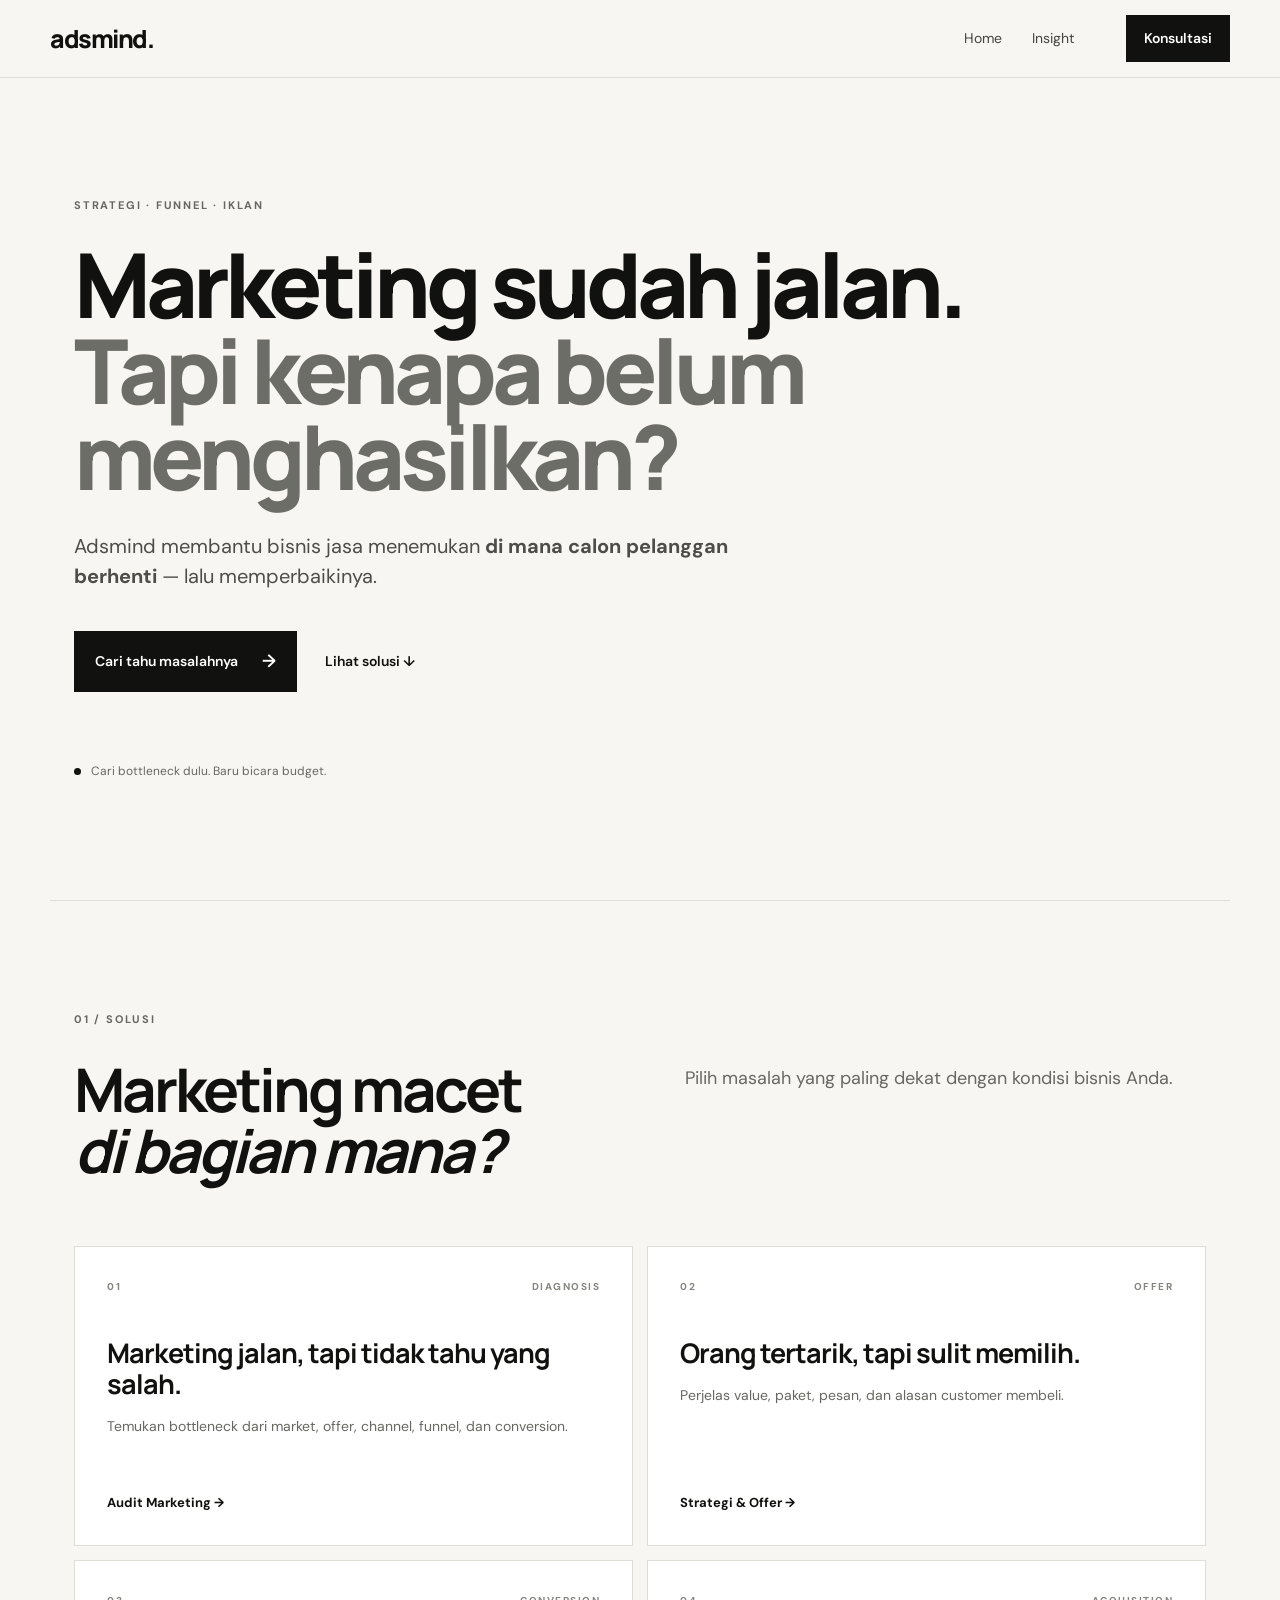
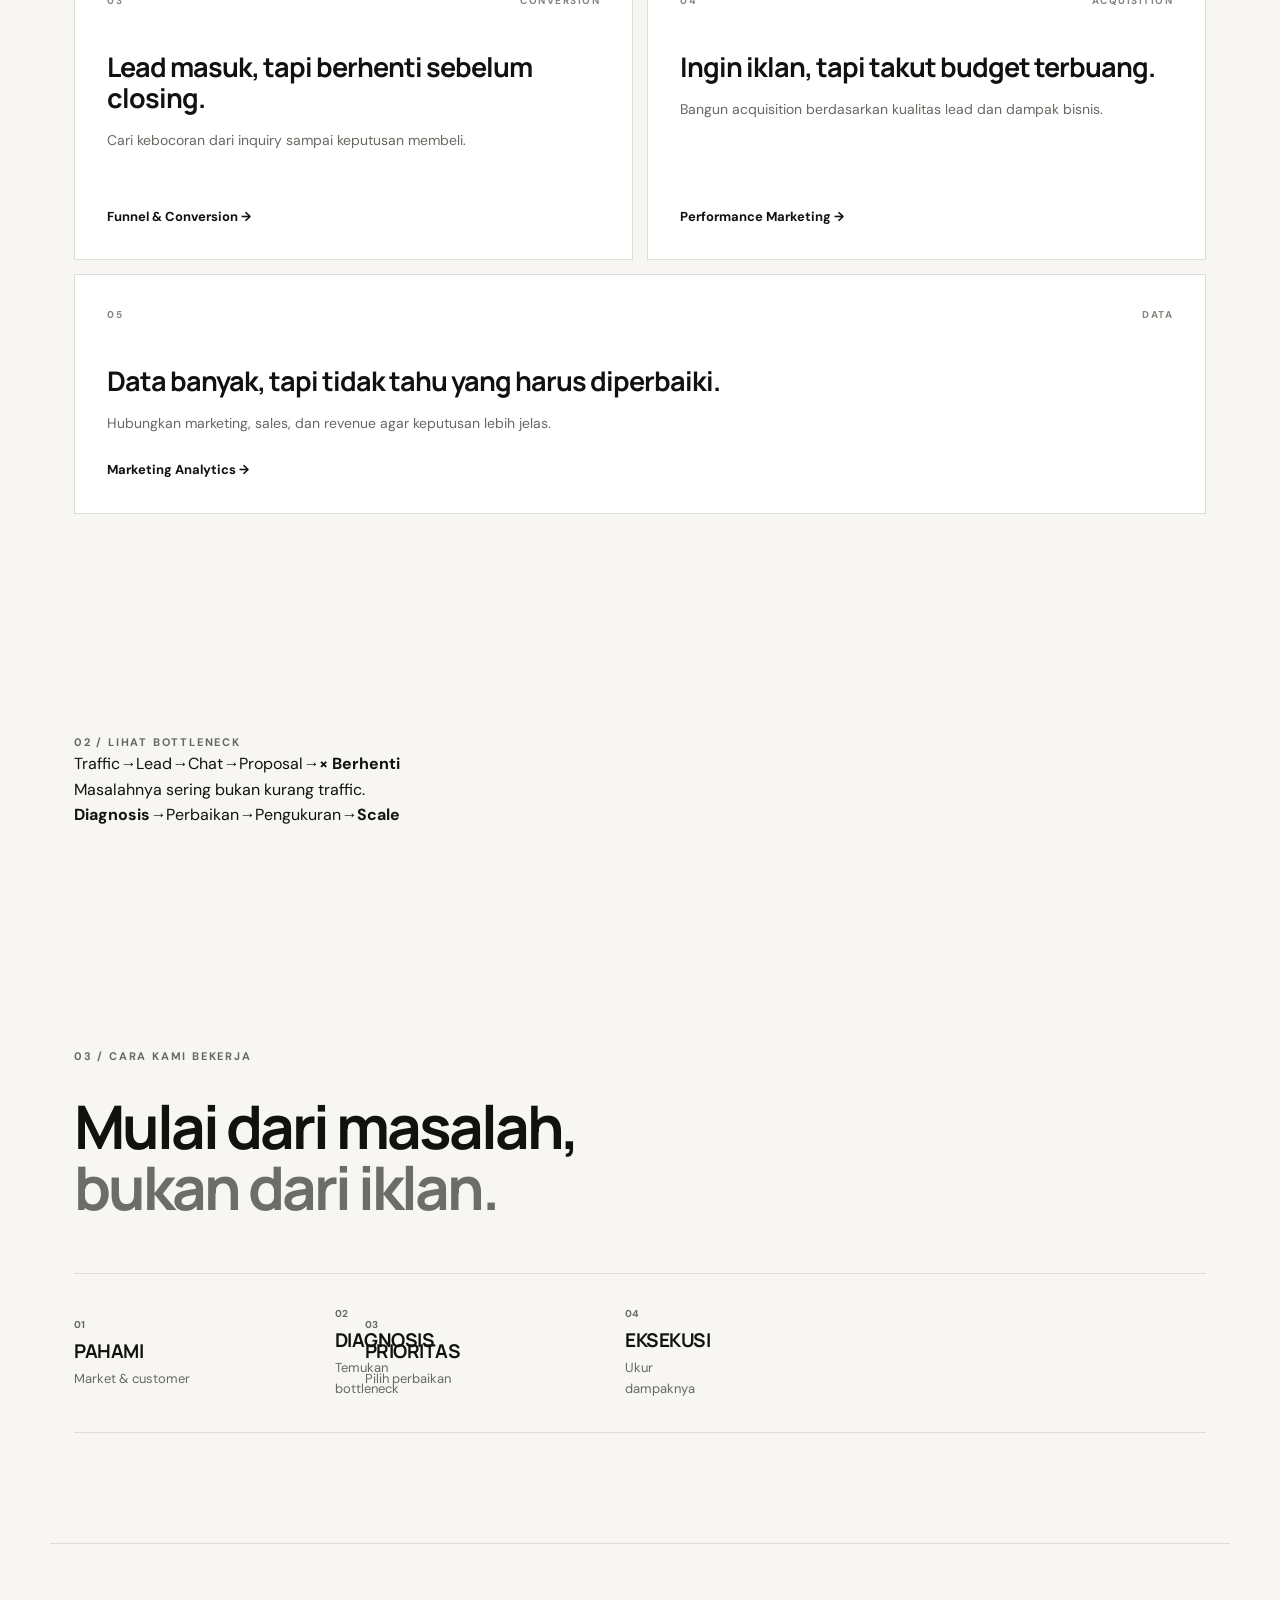
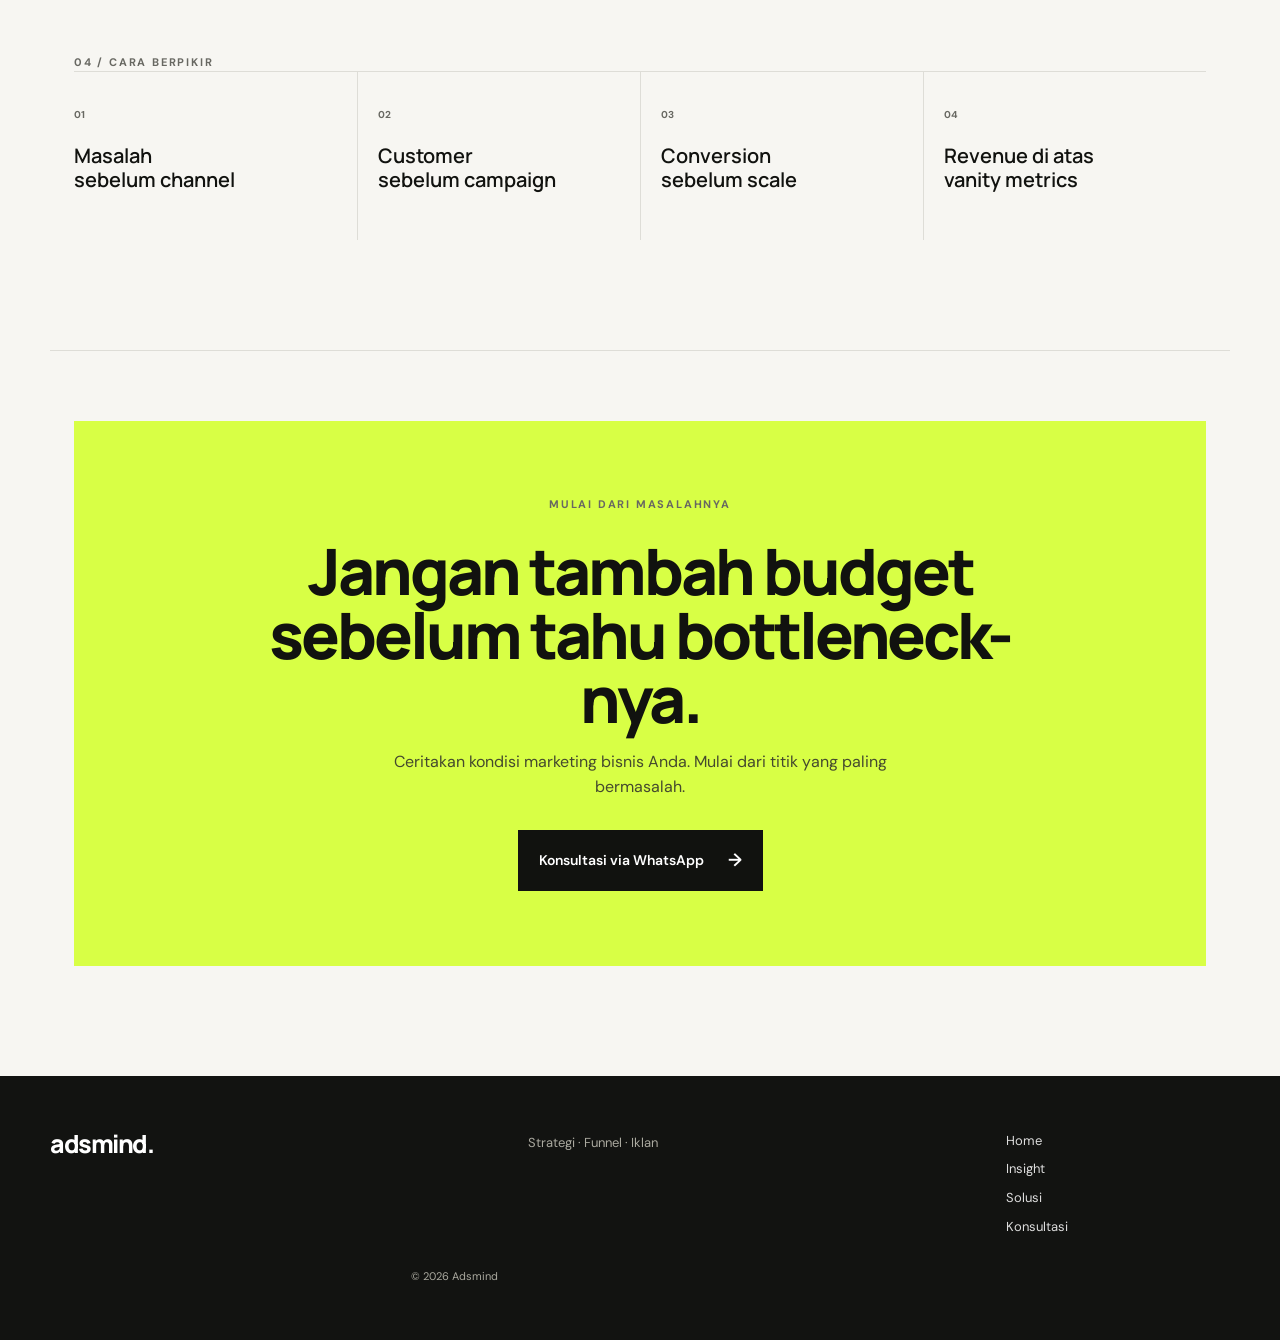
==== commit 4173346e: "Refactor Adsmind homepage for clearer mobile UX" ====
--- a/index.html
+++ b/index.html
@@ -1 +1,141 @@
-<!doctype html><html lang="id"><head><meta charset="utf-8"><meta name="viewport" content="width=device-width,initial-scale=1"><meta name="description" content="Adsmind membantu bisnis jasa menemukan bottleneck marketing dan memperbaiki strategi, funnel, dan iklan."><title>Adsmind — Strategi Marketing untuk Bisnis Jasa</title><link rel="stylesheet" href="styles.css"></head><body><header class="site-header"><a class="brand" href="./">adsmind<span>.</span></a><button class="menu-toggle" aria-label="Buka menu" aria-expanded="false" aria-controls="main-nav">Menu</button><nav id="main-nav" class="main-nav"><a href="./">Home</a><a href="insight/">Insight</a></nav><a class="button button-small header-cta" href="https://wa.me/6288973900993?text=Halo%20Adsmind%2C%20saya%20ingin%20konsultasi%20mengenai%20marketing%20bisnis%20saya." target="_blank" rel="noopener">Konsultasi</a></header><main><section class="hero section"><div class="eyebrow">STRATEGI · FUNNEL · IKLAN</div><h1>Marketing sudah jalan.<br><em>Tapi kenapa belum menghasilkan?</em></h1><p class="hero-copy">Adsmind membantu bisnis jasa menemukan <strong>di mana calon pelanggan berhenti</strong> — lalu memperbaikinya dari strategi, offer, funnel sampai iklan.</p><div class="actions"><a class="button" href="https://wa.me/6288973900993?text=Halo%20Adsmind%2C%20saya%20ingin%20konsultasi%20mengenai%20marketing%20bisnis%20saya." target="_blank" rel="noopener">Cari tahu masalahnya <span>→</span></a><a class="text-link" href="#layanan">Lihat solusi ↓</a></div><div class="hero-note"><span></span> Tidak langsung menyarankan iklan. Kami cari bottleneck-nya dulu.</div></section><section id="layanan" class="section service-section"><div class="section-label">01 / SOLUSI</div><div class="service-heading"><div><h2>Kalau masalahnya<br>di sini, kami bantu.</h2></div><p>Pilih situasi yang paling mirip dengan kondisi bisnis Anda. Dari sana, kita tentukan intervensi yang paling masuk akal.</p></div><div class="service-cards"><article><div class="card-top"><span>MASALAH 01</span><span>DIAGNOSIS</span></div><h3>“Saya sudah marketing, tapi tidak tahu yang salah di mana.”</h3><p>Audit market, offer, channel, funnel, dan conversion untuk menemukan bottleneck.</p><strong>Audit Marketing →</strong></article><article><div class="card-top"><span>MASALAH 02</span><span>OFFER</span></div><h3>“Orang tertarik, tapi sulit membuat mereka memilih.”</h3><p>Perjelas target, value proposition, paket, pesan, dan alasan customer membeli.</p><strong>Strategi & Offer →</strong></article><article><div class="card-top"><span>MASALAH 03</span><span>CONVERSION</span></div><h3>“Lead masuk, tapi banyak berhenti sebelum closing.”</h3><p>Cari kebocoran dari inquiry, chat, meeting, proposal sampai keputusan membeli.</p><strong>Funnel & Conversion →</strong></article><article><div class="card-top"><span>MASALAH 04</span><span>ACQUISITION</span></div><h3>“Ingin beriklan, tapi takut budget terbuang.”</h3><p>Bangun acquisition yang diukur dari kualitas lead, conversion, dan kontribusi bisnis.</p><strong>Performance Marketing →</strong></article><article><div class="card-top"><span>MASALAH 05</span><span>DATA</span></div><h3>“Data marketing banyak, tapi tidak tahu apa yang harus diperbaiki.”</h3><p>Hubungkan data marketing, sales, dan revenue agar keputusan tidak hanya berdasarkan feeling.</p><strong>Marketing Analytics →</strong></article></div></section><section class="section process-section"><div class="section-label">02 / CARA KAMI BEKERJA</div><div class="process-heading"><h2>Bukan mulai dari<br><em>“berapa budget iklannya?”</em></h2><p>Kami mulai dari <strong>“di mana sebenarnya pelanggan Anda berhenti?”</strong></p></div><div class="process-flow"><div><b>01</b><strong>PAHAMI</strong><span>Market & customer</span></div><i>→</i><div><b>02</b><strong>DIAGNOSIS</strong><span>Temukan bottleneck</span></div><i>→</i><div><b>03</b><strong>PRIORITAS</strong><span>Tentukan perbaikan</span></div><i>→</i><div><b>04</b><strong>EKSEKUSI</strong><span>Ukur dampaknya</span></div></div></section><section class="section principle-section"><div class="section-label">03 / PRINSIP</div><div class="principle-heading"><h2>Marketing bukan sekadar<br><em>mendatangkan traffic.</em></h2><p>Tujuannya adalah membuat lebih banyak orang yang tepat bergerak dari tertarik menjadi pelanggan.</p></div><div class="principles"><div><b>01</b><h3>Masalah<br>sebelum channel</h3></div><div><b>02</b><h3>Customer<br>sebelum campaign</h3></div><div><b>03</b><h3>Conversion<br>sebelum scale</h3></div><div><b>04</b><h3>Revenue di atas<br>vanity metrics</h3></div></div></section><section id="konsultasi" class="section cta-section"><div class="cta-card"><div class="section-label">MULAI DARI MASALAHNYA</div><h2>Jangan tambah budget<br>sebelum tahu bottleneck-nya.</h2><p>Ceritakan kondisi marketing bisnis Anda. Kami bantu melihat bagian mana yang paling layak diperbaiki lebih dulu.</p><a class="button" href="https://wa.me/6288973900993?text=Halo%20Adsmind%2C%20saya%20ingin%20konsultasi%20mengenai%20marketing%20bisnis%20saya." target="_blank" rel="noopener">Konsultasi via WhatsApp <span>→</span></a></div></section></main><footer><div class="footer-brand">adsmind<span>.</span></div><p>Strategi · Funnel · Iklan</p><div class="footer-links"><a href="./">Home</a><a href="insight/">Insight</a><a href="#layanan">Solusi</a><a href="#konsultasi">Konsultasi</a></div><small>© 2026 Adsmind</small></footer><script>const t=document.querySelector('.menu-toggle'),n=document.querySelector('.main-nav');t.addEventListener('click',()=>{const open=n.classList.toggle('open');t.setAttribute('aria-expanded',String(open));t.textContent=open?'Tutup':'Menu'});n.querySelectorAll('a').forEach(a=>a.addEventListener('click',()=>{n.classList.remove('open');t.setAttribute('aria-expanded','false');t.textContent='Menu'}));</script></body></html>+<!doctype html>
+<html lang="id">
+<head>
+  <meta charset="utf-8">
+  <meta name="viewport" content="width=device-width,initial-scale=1">
+  <meta name="description" content="Adsmind membantu bisnis jasa menemukan bottleneck marketing dan memperbaikinya melalui strategi, funnel, dan iklan.">
+  <title>Adsmind — Temukan Bottleneck Marketing</title>
+  <link rel="stylesheet" href="styles.css">
+</head>
+<body>
+  <header class="site-header">
+    <a class="brand" href="./" aria-label="Adsmind home">adsmind<span>.</span></a>
+    <button class="menu-toggle" aria-label="Buka menu" aria-expanded="false" aria-controls="main-nav">Menu</button>
+    <nav id="main-nav" class="main-nav">
+      <a href="./">Home</a>
+      <a href="insight/">Insight</a>
+    </nav>
+    <a class="button button-small header-cta" href="https://wa.me/6288973900993?text=Halo%20Adsmind%2C%20saya%20ingin%20konsultasi%20mengenai%20marketing%20bisnis%20saya." target="_blank" rel="noopener">Konsultasi</a>
+  </header>
+
+  <main>
+    <section class="hero section">
+      <div class="eyebrow">STRATEGI · FUNNEL · IKLAN</div>
+      <h1>Marketing sudah jalan.<br><em>Tapi kenapa belum menghasilkan?</em></h1>
+      <p class="hero-copy">Adsmind membantu bisnis jasa menemukan <strong>di mana calon pelanggan berhenti</strong> — lalu memperbaikinya.</p>
+      <div class="actions">
+        <a class="button" href="https://wa.me/6288973900993?text=Halo%20Adsmind%2C%20saya%20ingin%20konsultasi%20mengenai%20marketing%20bisnis%20saya." target="_blank" rel="noopener">Cari tahu masalahnya <span>→</span></a>
+        <a class="text-link" href="#layanan">Lihat solusi ↓</a>
+      </div>
+      <div class="hero-note"><span></span> Cari bottleneck dulu. Baru bicara budget.</div>
+    </section>
+
+    <section id="layanan" class="section service-section">
+      <div class="section-label">01 / SOLUSI</div>
+      <div class="service-heading">
+        <h2>Marketing macet<br><em>di bagian mana?</em></h2>
+        <p>Pilih masalah yang paling dekat dengan kondisi bisnis Anda.</p>
+      </div>
+      <div class="service-cards">
+        <article>
+          <div class="card-top"><span>01</span><span>DIAGNOSIS</span></div>
+          <h3>Marketing jalan, tapi tidak tahu yang salah.</h3>
+          <p>Temukan bottleneck dari market, offer, channel, funnel, dan conversion.</p>
+          <strong>Audit Marketing →</strong>
+        </article>
+        <article>
+          <div class="card-top"><span>02</span><span>OFFER</span></div>
+          <h3>Orang tertarik, tapi sulit memilih.</h3>
+          <p>Perjelas value, paket, pesan, dan alasan customer membeli.</p>
+          <strong>Strategi & Offer →</strong>
+        </article>
+        <article>
+          <div class="card-top"><span>03</span><span>CONVERSION</span></div>
+          <h3>Lead masuk, tapi berhenti sebelum closing.</h3>
+          <p>Cari kebocoran dari inquiry sampai keputusan membeli.</p>
+          <strong>Funnel & Conversion →</strong>
+        </article>
+        <article>
+          <div class="card-top"><span>04</span><span>ACQUISITION</span></div>
+          <h3>Ingin iklan, tapi takut budget terbuang.</h3>
+          <p>Bangun acquisition berdasarkan kualitas lead dan dampak bisnis.</p>
+          <strong>Performance Marketing →</strong>
+        </article>
+        <article>
+          <div class="card-top"><span>05</span><span>DATA</span></div>
+          <h3>Data banyak, tapi tidak tahu yang harus diperbaiki.</h3>
+          <p>Hubungkan marketing, sales, dan revenue agar keputusan lebih jelas.</p>
+          <strong>Marketing Analytics →</strong>
+        </article>
+      </div>
+    </section>
+
+    <section class="section diagnosis-section">
+      <div class="section-label">02 / LIHAT BOTTLENECK</div>
+      <div class="diagnosis-visual" aria-label="Alur bottleneck marketing">
+        <div class="flow flow-before">
+          <span>Traffic</span><i>→</i><span>Lead</span><i>→</i><span>Chat</span><i>→</i><span>Proposal</span><i>→</i><b>× Berhenti</b>
+        </div>
+        <div class="flow-caption">Masalahnya sering bukan kurang traffic.</div>
+        <div class="flow flow-after">
+          <b>Diagnosis</b><i>→</i><span>Perbaikan</span><i>→</i><span>Pengukuran</span><i>→</i><strong>Scale</strong>
+        </div>
+      </div>
+    </section>
+
+    <section class="section process-section">
+      <div class="section-label">03 / CARA KAMI BEKERJA</div>
+      <div class="process-heading">
+        <h2>Mulai dari masalah,<br><em>bukan dari iklan.</em></h2>
+      </div>
+      <div class="process-flow">
+        <div><b>01</b><strong>PAHAMI</strong><span>Market & customer</span></div>
+        <div><b>02</b><strong>DIAGNOSIS</strong><span>Temukan bottleneck</span></div>
+        <div><b>03</b><strong>PRIORITAS</strong><span>Pilih perbaikan</span></div>
+        <div><b>04</b><strong>EKSEKUSI</strong><span>Ukur dampaknya</span></div>
+      </div>
+    </section>
+
+    <section class="section principle-section">
+      <div class="section-label">04 / CARA BERPIKIR</div>
+      <div class="principles">
+        <div><b>01</b><h3>Masalah<br>sebelum channel</h3></div>
+        <div><b>02</b><h3>Customer<br>sebelum campaign</h3></div>
+        <div><b>03</b><h3>Conversion<br>sebelum scale</h3></div>
+        <div><b>04</b><h3>Revenue di atas<br>vanity metrics</h3></div>
+      </div>
+    </section>
+
+    <section id="konsultasi" class="section cta-section">
+      <div class="cta-card">
+        <div class="section-label">MULAI DARI MASALAHNYA</div>
+        <h2>Jangan tambah budget<br>sebelum tahu bottleneck-nya.</h2>
+        <p>Ceritakan kondisi marketing bisnis Anda. Mulai dari titik yang paling bermasalah.</p>
+        <a class="button" href="https://wa.me/6288973900993?text=Halo%20Adsmind%2C%20saya%20ingin%20konsultasi%20mengenai%20marketing%20bisnis%20saya." target="_blank" rel="noopener">Konsultasi via WhatsApp <span>→</span></a>
+      </div>
+    </section>
+  </main>
+
+  <footer>
+    <div class="footer-brand">adsmind<span>.</span></div>
+    <p>Strategi · Funnel · Iklan</p>
+    <div class="footer-links"><a href="./">Home</a><a href="insight/">Insight</a><a href="#layanan">Solusi</a><a href="#konsultasi">Konsultasi</a></div>
+    <small>© 2026 Adsmind</small>
+  </footer>
+
+  <script>
+    const toggle = document.querySelector('.menu-toggle');
+    const nav = document.querySelector('.main-nav');
+    toggle.addEventListener('click', () => {
+      const open = nav.classList.toggle('open');
+      toggle.setAttribute('aria-expanded', String(open));
+      toggle.textContent = open ? 'Tutup' : 'Menu';
+    });
+    nav.querySelectorAll('a').forEach((link) => link.addEventListener('click', () => {
+      nav.classList.remove('open');
+      toggle.setAttribute('aria-expanded', 'false');
+      toggle.textContent = 'Menu';
+    }));
+  </script>
+</body>
+</html>
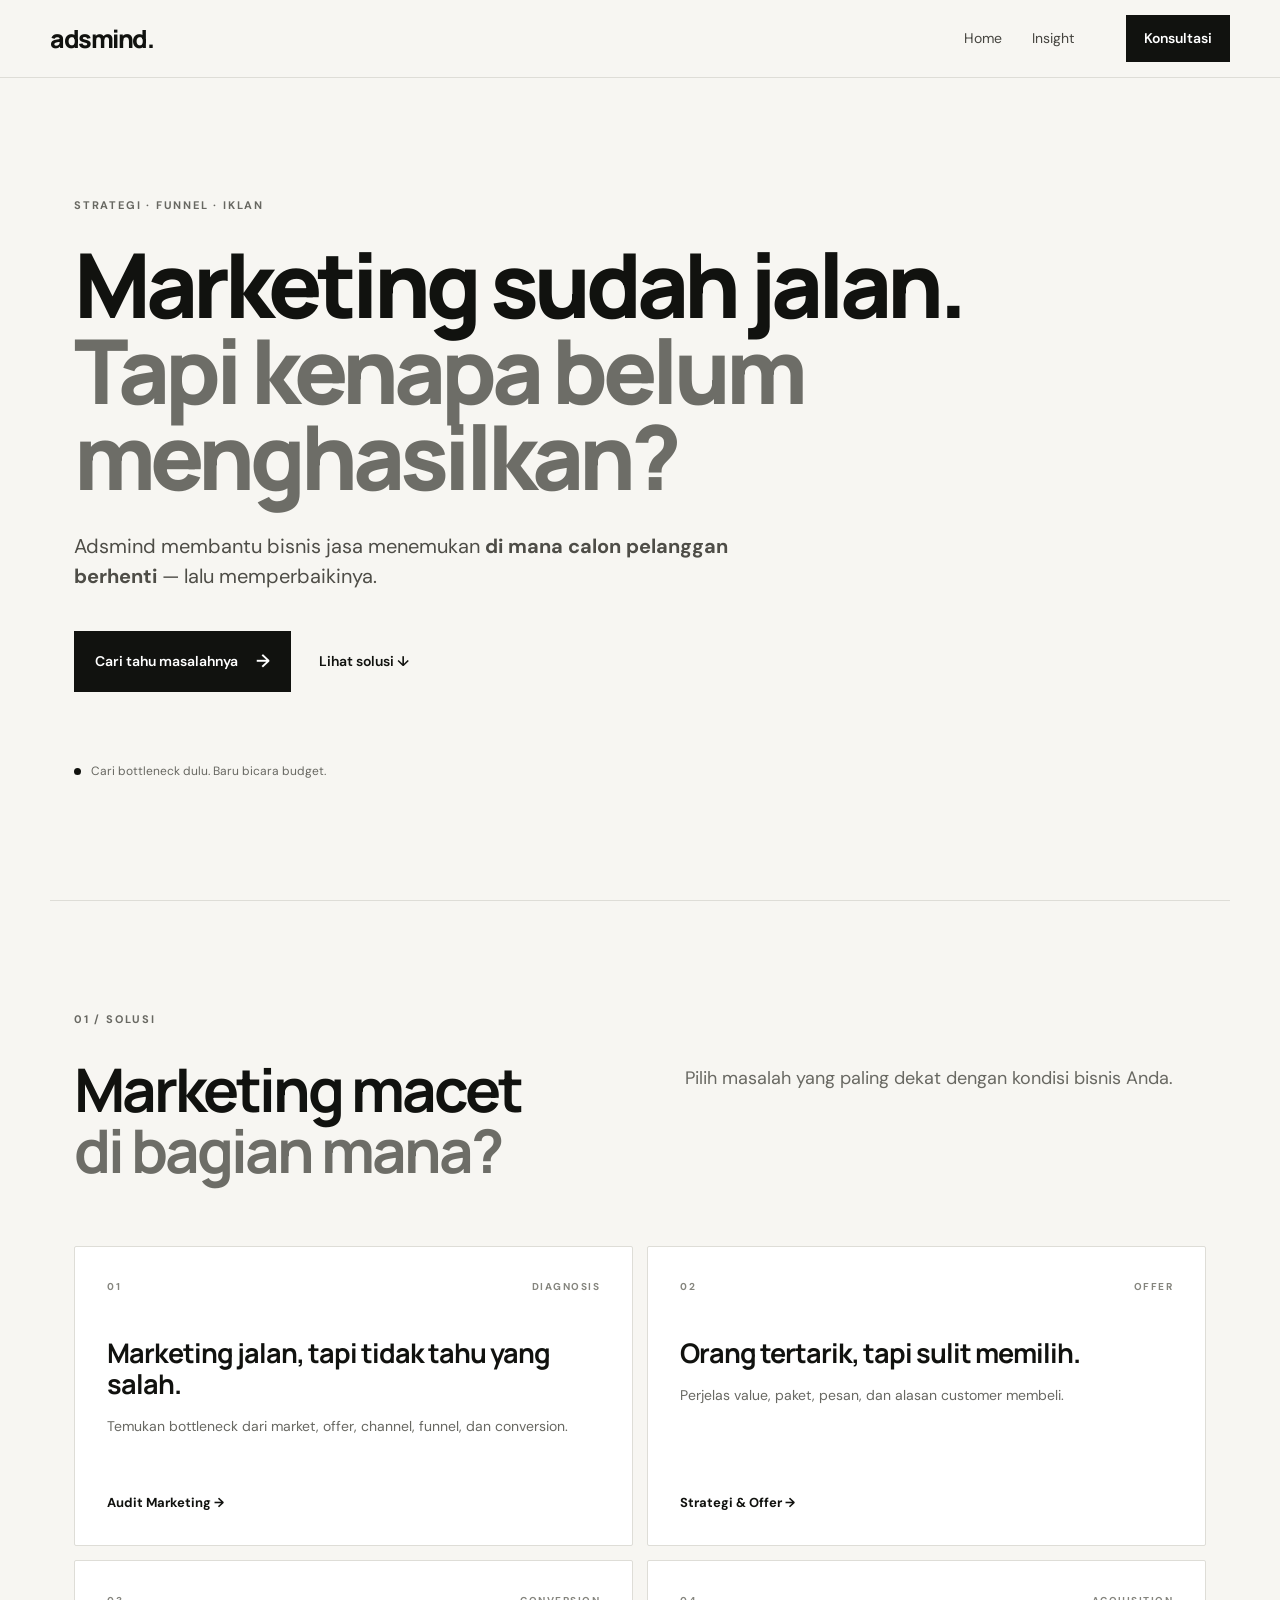
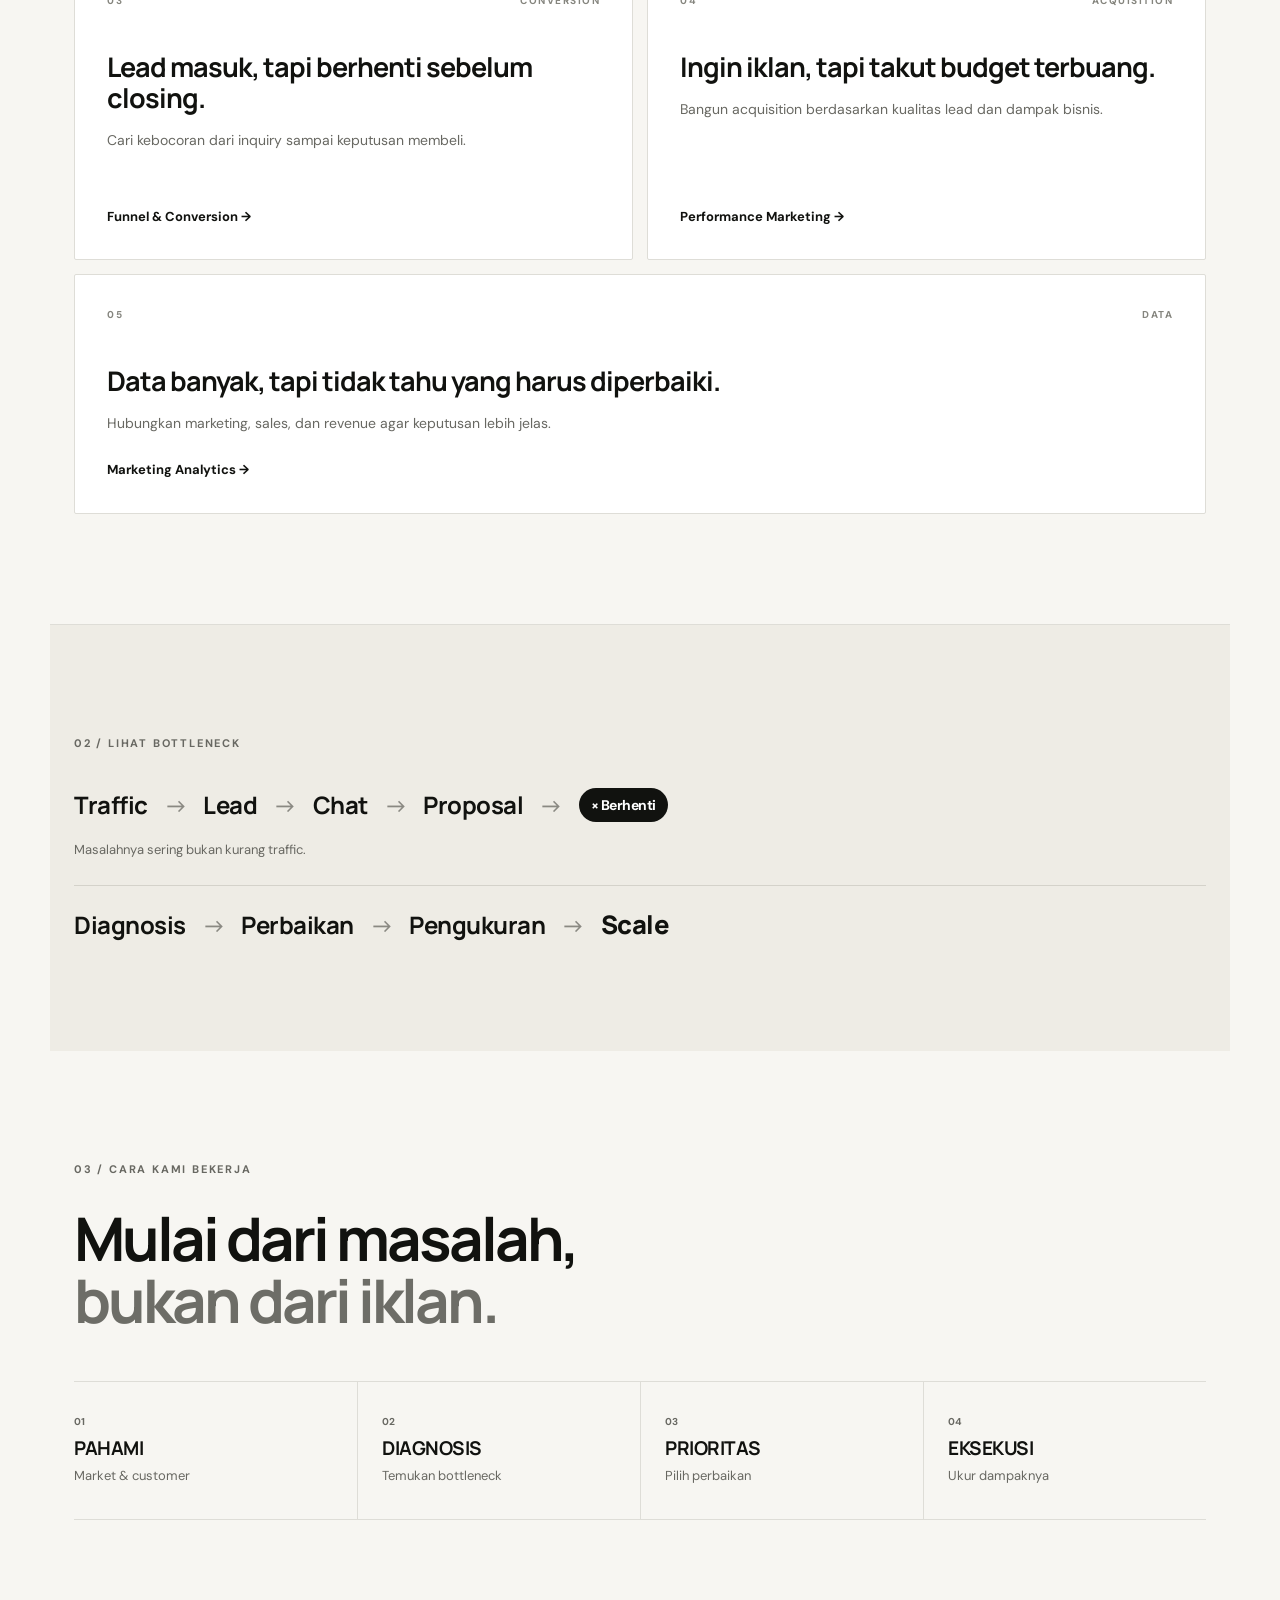
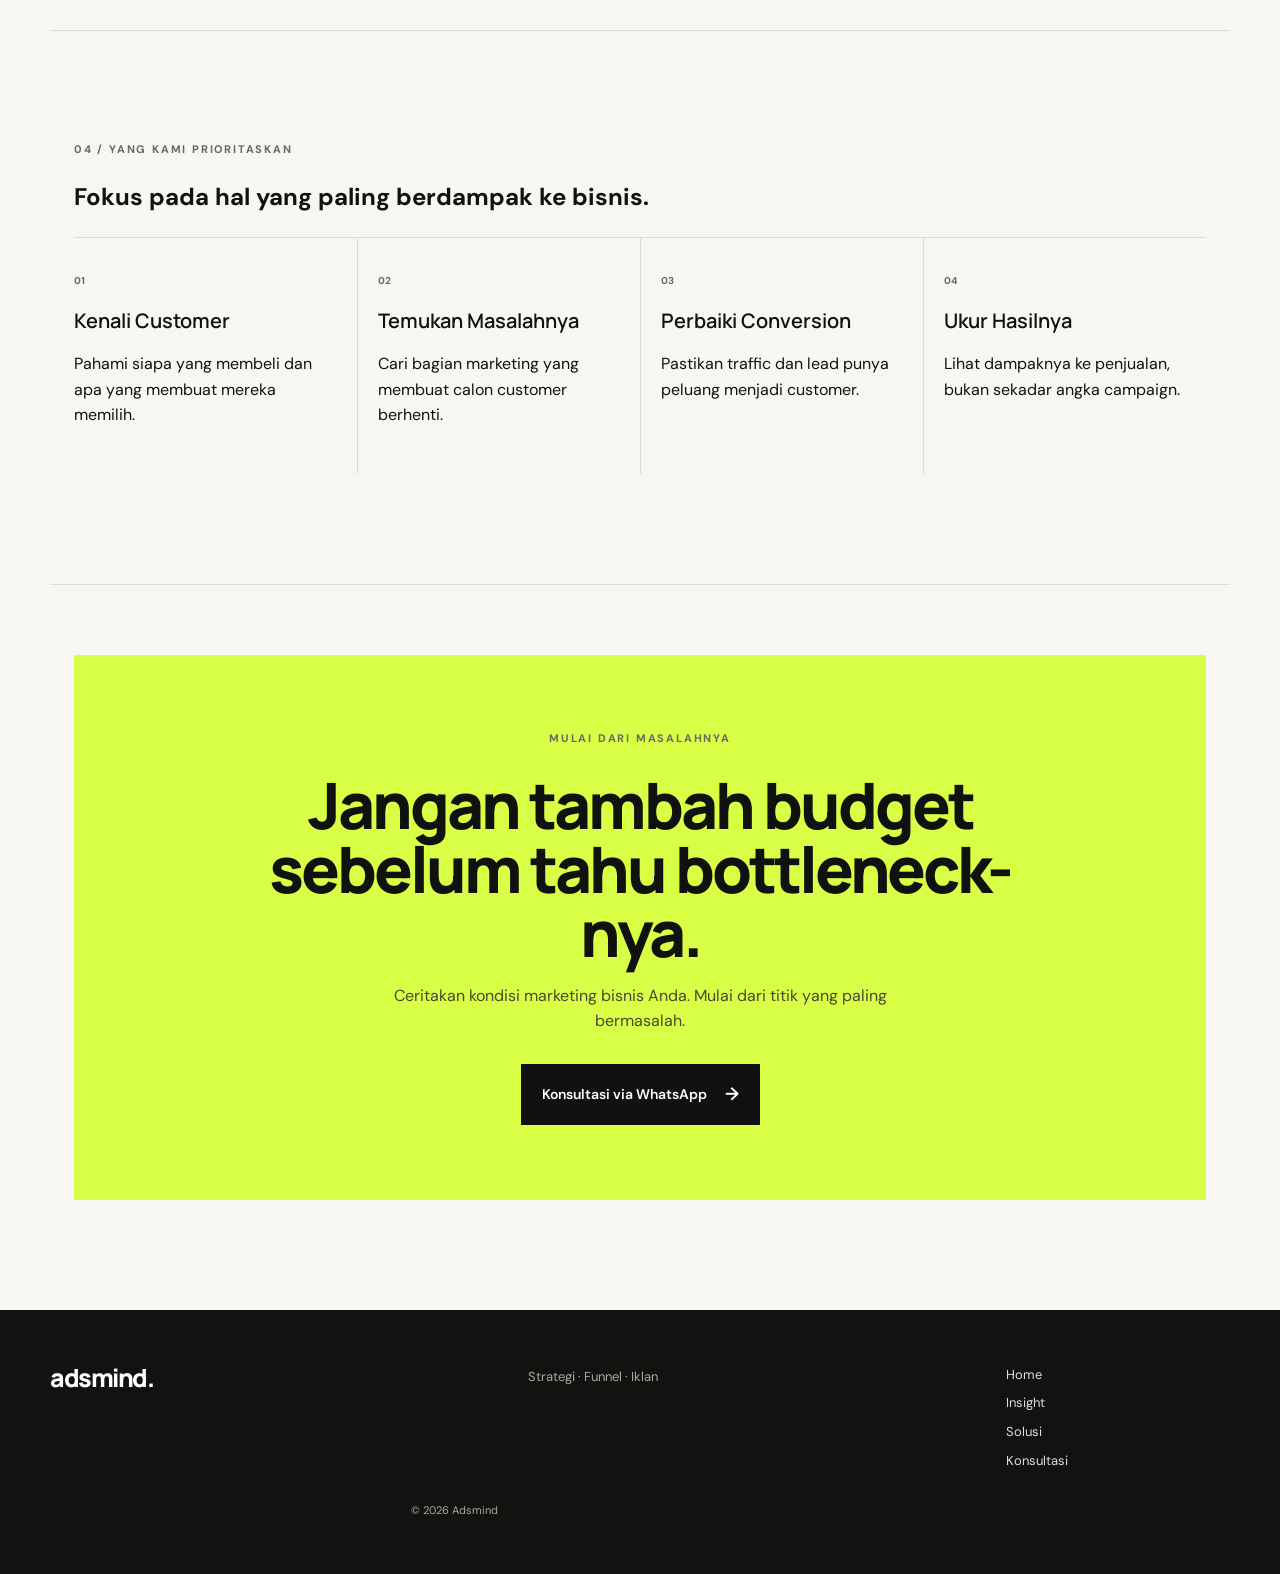
==== commit d4620636: "Refine homepage priority section copy" ====
--- a/index.html
+++ b/index.html
@@ -37,57 +37,26 @@
         <p>Pilih masalah yang paling dekat dengan kondisi bisnis Anda.</p>
       </div>
       <div class="service-cards">
-        <article>
-          <div class="card-top"><span>01</span><span>DIAGNOSIS</span></div>
-          <h3>Marketing jalan, tapi tidak tahu yang salah.</h3>
-          <p>Temukan bottleneck dari market, offer, channel, funnel, dan conversion.</p>
-          <strong>Audit Marketing →</strong>
-        </article>
-        <article>
-          <div class="card-top"><span>02</span><span>OFFER</span></div>
-          <h3>Orang tertarik, tapi sulit memilih.</h3>
-          <p>Perjelas value, paket, pesan, dan alasan customer membeli.</p>
-          <strong>Strategi & Offer →</strong>
-        </article>
-        <article>
-          <div class="card-top"><span>03</span><span>CONVERSION</span></div>
-          <h3>Lead masuk, tapi berhenti sebelum closing.</h3>
-          <p>Cari kebocoran dari inquiry sampai keputusan membeli.</p>
-          <strong>Funnel & Conversion →</strong>
-        </article>
-        <article>
-          <div class="card-top"><span>04</span><span>ACQUISITION</span></div>
-          <h3>Ingin iklan, tapi takut budget terbuang.</h3>
-          <p>Bangun acquisition berdasarkan kualitas lead dan dampak bisnis.</p>
-          <strong>Performance Marketing →</strong>
-        </article>
-        <article>
-          <div class="card-top"><span>05</span><span>DATA</span></div>
-          <h3>Data banyak, tapi tidak tahu yang harus diperbaiki.</h3>
-          <p>Hubungkan marketing, sales, dan revenue agar keputusan lebih jelas.</p>
-          <strong>Marketing Analytics →</strong>
-        </article>
+        <article><div class="card-top"><span>01</span><span>DIAGNOSIS</span></div><h3>Marketing jalan, tapi tidak tahu yang salah.</h3><p>Temukan bottleneck dari market, offer, channel, funnel, dan conversion.</p><strong>Audit Marketing →</strong></article>
+        <article><div class="card-top"><span>02</span><span>OFFER</span></div><h3>Orang tertarik, tapi sulit memilih.</h3><p>Perjelas value, paket, pesan, dan alasan customer membeli.</p><strong>Strategi & Offer →</strong></article>
+        <article><div class="card-top"><span>03</span><span>CONVERSION</span></div><h3>Lead masuk, tapi berhenti sebelum closing.</h3><p>Cari kebocoran dari inquiry sampai keputusan membeli.</p><strong>Funnel & Conversion →</strong></article>
+        <article><div class="card-top"><span>04</span><span>ACQUISITION</span></div><h3>Ingin iklan, tapi takut budget terbuang.</h3><p>Bangun acquisition berdasarkan kualitas lead dan dampak bisnis.</p><strong>Performance Marketing →</strong></article>
+        <article><div class="card-top"><span>05</span><span>DATA</span></div><h3>Data banyak, tapi tidak tahu yang harus diperbaiki.</h3><p>Hubungkan marketing, sales, dan revenue agar keputusan lebih jelas.</p><strong>Marketing Analytics →</strong></article>
       </div>
     </section>
 
     <section class="section diagnosis-section">
       <div class="section-label">02 / LIHAT BOTTLENECK</div>
       <div class="diagnosis-visual" aria-label="Alur bottleneck marketing">
-        <div class="flow flow-before">
-          <span>Traffic</span><i>→</i><span>Lead</span><i>→</i><span>Chat</span><i>→</i><span>Proposal</span><i>→</i><b>× Berhenti</b>
-        </div>
+        <div class="flow flow-before"><span>Traffic</span><i>→</i><span>Lead</span><i>→</i><span>Chat</span><i>→</i><span>Proposal</span><i>→</i><b>× Berhenti</b></div>
         <div class="flow-caption">Masalahnya sering bukan kurang traffic.</div>
-        <div class="flow flow-after">
-          <b>Diagnosis</b><i>→</i><span>Perbaikan</span><i>→</i><span>Pengukuran</span><i>→</i><strong>Scale</strong>
-        </div>
+        <div class="flow flow-after"><b>Diagnosis</b><i>→</i><span>Perbaikan</span><i>→</i><span>Pengukuran</span><i>→</i><strong>Scale</strong></div>
       </div>
     </section>
 
     <section class="section process-section">
       <div class="section-label">03 / CARA KAMI BEKERJA</div>
-      <div class="process-heading">
-        <h2>Mulai dari masalah,<br><em>bukan dari iklan.</em></h2>
-      </div>
+      <div class="process-heading"><h2>Mulai dari masalah,<br><em>bukan dari iklan.</em></h2></div>
       <div class="process-flow">
         <div><b>01</b><strong>PAHAMI</strong><span>Market & customer</span></div>
         <div><b>02</b><strong>DIAGNOSIS</strong><span>Temukan bottleneck</span></div>
@@ -97,12 +66,13 @@
     </section>
 
     <section class="section principle-section">
-      <div class="section-label">04 / CARA BERPIKIR</div>
+      <div class="section-label">04 / YANG KAMI PRIORITASKAN</div>
+      <div class="principle-heading"><h2>Fokus pada hal yang paling berdampak ke bisnis.</h2></div>
       <div class="principles">
-        <div><b>01</b><h3>Masalah<br>sebelum channel</h3></div>
-        <div><b>02</b><h3>Customer<br>sebelum campaign</h3></div>
-        <div><b>03</b><h3>Conversion<br>sebelum scale</h3></div>
-        <div><b>04</b><h3>Revenue di atas<br>vanity metrics</h3></div>
+        <div><b>01</b><h3>Kenali Customer</h3><p>Pahami siapa yang membeli dan apa yang membuat mereka memilih.</p></div>
+        <div><b>02</b><h3>Temukan Masalahnya</h3><p>Cari bagian marketing yang membuat calon customer berhenti.</p></div>
+        <div><b>03</b><h3>Perbaiki Conversion</h3><p>Pastikan traffic dan lead punya peluang menjadi customer.</p></div>
+        <div><b>04</b><h3>Ukur Hasilnya</h3><p>Lihat dampaknya ke penjualan, bukan sekadar angka campaign.</p></div>
       </div>
     </section>
 
@@ -116,26 +86,13 @@
     </section>
   </main>
 
-  <footer>
-    <div class="footer-brand">adsmind<span>.</span></div>
-    <p>Strategi · Funnel · Iklan</p>
-    <div class="footer-links"><a href="./">Home</a><a href="insight/">Insight</a><a href="#layanan">Solusi</a><a href="#konsultasi">Konsultasi</a></div>
-    <small>© 2026 Adsmind</small>
-  </footer>
+  <footer><div class="footer-brand">adsmind<span>.</span></div><p>Strategi · Funnel · Iklan</p><div class="footer-links"><a href="./">Home</a><a href="insight/">Insight</a><a href="#layanan">Solusi</a><a href="#konsultasi">Konsultasi</a></div><small>© 2026 Adsmind</small></footer>
 
   <script>
     const toggle = document.querySelector('.menu-toggle');
     const nav = document.querySelector('.main-nav');
-    toggle.addEventListener('click', () => {
-      const open = nav.classList.toggle('open');
-      toggle.setAttribute('aria-expanded', String(open));
-      toggle.textContent = open ? 'Tutup' : 'Menu';
-    });
-    nav.querySelectorAll('a').forEach((link) => link.addEventListener('click', () => {
-      nav.classList.remove('open');
-      toggle.setAttribute('aria-expanded', 'false');
-      toggle.textContent = 'Menu';
-    }));
+    toggle.addEventListener('click', () => { const open = nav.classList.toggle('open'); toggle.setAttribute('aria-expanded', String(open)); toggle.textContent = open ? 'Tutup' : 'Menu'; });
+    nav.querySelectorAll('a').forEach((link) => link.addEventListener('click', () => { nav.classList.remove('open'); toggle.setAttribute('aria-expanded', 'false'); toggle.textContent = 'Menu'; }));
   </script>
 </body>
 </html>
--- a/styles.css
+++ b/styles.css
@@ -1,7 +1,7 @@
 @import url('https://fonts.googleapis.com/css2?family=DM+Sans:wght@400;500;600;700&family=Manrope:wght@500;600;700;800&display=swap');
-:root{--bg:#f7f6f2;--paper:#fff;--ink:#11120f;--muted:#686862;--line:#deddd7;--dark:#121311;--dark-muted:#aaa99f;--accent:#d8ff45;--max:1180px}*{box-sizing:border-box}html{scroll-behavior:smooth}body{margin:0;background:var(--bg);color:var(--ink);font-family:'DM Sans',sans-serif;line-height:1.6}a{color:inherit;text-decoration:none}.site-header{height:78px;border-bottom:1px solid var(--line);display:flex;align-items:center;gap:42px;padding:0 max(24px,calc((100vw - var(--max))/2));position:sticky;top:0;background:rgba(247,246,242,.97);backdrop-filter:blur(14px);z-index:20}.brand,.footer-brand{font:800 25px/1 'Manrope',sans-serif;letter-spacing:-1.5px;margin-right:auto}.brand span,.footer-brand span{font-weight:800}.site-header nav{display:flex;align-items:center;gap:30px;font-size:14px;color:#45443f}.site-header nav a{padding:30px 0}.button{display:inline-flex;align-items:center;justify-content:center;gap:24px;background:var(--ink);color:#fff;border:1px solid var(--ink);padding:15px 20px;font-size:14px;font-weight:600;transition:.2s}.button:hover{background:transparent;color:var(--ink)}.button span{font-size:18px}.button-small{padding:11px 17px;margin-left:10px}.menu-toggle{display:none}.section{max-width:var(--max);margin:auto;padding:110px 24px}.hero{min-height:calc(100vh - 78px);display:flex;flex-direction:column;justify-content:center;align-items:flex-start}.eyebrow,.section-label{font-size:11px;font-weight:700;letter-spacing:1.8px;color:var(--muted)}.hero h1{font:800 clamp(52px,7vw,94px)/.96 'Manrope',sans-serif;letter-spacing:-5px;max-width:1050px;margin:26px 0 32px}.hero h1 em,.process-heading h2 em,.principle-heading h2 em{font-style:normal;color:#6d6d67}.hero-copy{font-size:20px;line-height:1.5;max-width:720px;color:#4e4d47;margin:0}.actions{display:flex;align-items:center;gap:28px;margin-top:40px}.text-link{font-size:14px;font-weight:600}.hero-note{margin-top:70px;font-size:12px;color:var(--muted);display:flex;align-items:center;gap:10px}.hero-note span{display:block;width:7px;height:7px;border-radius:50%;background:var(--ink)}.service-section{border-top:1px solid var(--line)}.service-heading,.process-heading,.principle-heading{display:grid;grid-template-columns:1fr 1fr;gap:90px;margin:30px 0 65px}.service-heading h2,.process-heading h2,.principle-heading h2{font:700 clamp(40px,4.7vw,64px)/1.02 'Manrope',sans-serif;letter-spacing:-3px;margin:0}.service-heading p,.process-heading p,.principle-heading p{font-size:18px;color:var(--muted);max-width:520px;margin:5px 0}.service-cards{display:grid;grid-template-columns:repeat(2,1fr);gap:14px}.service-cards article{background:var(--paper);border:1px solid var(--line);padding:32px;min-height:300px;display:flex;flex-direction:column;transition:transform .2s,box-shadow .2s}.service-cards article:hover{transform:translateY(-3px);box-shadow:0 12px 30px rgba(17,18,15,.06)}.service-cards article:last-child{grid-column:1/-1;min-height:235px}.card-top{display:flex;justify-content:space-between;color:#85857e;font-size:10px;font-weight:700;letter-spacing:1.5px}.service-cards h3{font:700 27px/1.15 'Manrope',sans-serif;letter-spacing:-1px;margin:42px 0 16px}.service-cards p{font-size:14px;color:var(--muted);max-width:570px;margin:0}.service-cards strong{font-size:13px;margin-top:auto;padding-top:25px}.process-section{border-bottom:1px solid var(--line)}.process-heading{margin-bottom:55px}.process-flow{display:grid;grid-template-columns:1fr 30px 1fr 30px 1fr 30px 1fr;align-items:center;border-top:1px solid var(--line);border-bottom:1px solid var(--line);padding:32px 0}.process-flow>div{display:flex;flex-direction:column;gap:5px}.process-flow b{font-size:10px;color:var(--muted)}.process-flow strong{font:700 19px 'Manrope',sans-serif;letter-spacing:-.5px}.process-flow span{font-size:13px;color:var(--muted)}.process-flow i{text-align:center;color:var(--muted);font-style:normal}.principle-section{border-bottom:1px solid var(--line)}.principles{display:grid;grid-template-columns:repeat(4,1fr);border-top:1px solid var(--line)}.principles>div{padding:28px 20px 30px 0;min-height:160px}.principles>div+div{border-left:1px solid var(--line);padding-left:20px}.principles b{font-size:10px;color:var(--muted)}.principles h3{font:600 20px/1.2 'Manrope',sans-serif;margin:18px 0}.cta-section{padding-top:70px;padding-bottom:110px}.cta-card{background:var(--accent);padding:75px max(30px,7vw);text-align:center}.cta-card h2{font:800 clamp(40px,5vw,68px)/1 'Manrope',sans-serif;letter-spacing:-3px;max-width:820px;margin:25px auto 18px}.cta-card p{max-width:570px;margin:0 auto 30px;color:#454a2e}.cta-card .button{background:var(--ink);color:#fff}.cta-card .button:hover{background:transparent;color:var(--ink)}footer{background:var(--dark);color:#fff;padding:55px max(24px,calc((100vw - var(--max))/2));display:grid;grid-template-columns:2fr 2fr 1fr;gap:30px;align-items:start}footer p{margin:2px 0;color:var(--dark-muted);font-size:13px}.footer-links{display:flex;flex-direction:column;gap:8px;font-size:13px;color:#ddd}footer small{color:var(--dark-muted);font-size:11px;text-align:right;align-self:end}
+:root{--bg:#f7f6f2;--paper:#fff;--ink:#11120f;--muted:#686862;--line:#deddd7;--dark:#121311;--dark-muted:#aaa99f;--accent:#d8ff45;--max:1180px}*{box-sizing:border-box}html{scroll-behavior:smooth}body{margin:0;background:var(--bg);color:var(--ink);font-family:'DM Sans',sans-serif;line-height:1.6}a{color:inherit;text-decoration:none}.site-header{height:78px;border-bottom:1px solid var(--line);display:flex;align-items:center;gap:42px;padding:0 max(24px,calc((100vw - var(--max))/2));position:sticky;top:0;background:rgba(247,246,242,.97);backdrop-filter:blur(14px);z-index:20}.brand,.footer-brand{font:800 25px/1 'Manrope',sans-serif;letter-spacing:-1.5px;margin-right:auto}.brand span,.footer-brand span{font-weight:800}.site-header nav{display:flex;align-items:center;gap:30px;font-size:14px;color:#45443f}.site-header nav a{padding:30px 0}.button{display:inline-flex;align-items:center;justify-content:center;gap:18px;background:var(--ink);color:#fff;border:1px solid var(--ink);padding:15px 20px;font-size:14px;font-weight:600;transition:.2s}.button:hover{background:transparent;color:var(--ink)}.button span{font-size:18px}.button-small{padding:11px 17px;margin-left:10px}.menu-toggle{display:none}.section{max-width:var(--max);margin:auto;padding:110px 24px}.hero{min-height:calc(100vh - 78px);display:flex;flex-direction:column;justify-content:center;align-items:flex-start}.eyebrow,.section-label{font-size:11px;font-weight:700;letter-spacing:1.8px;color:var(--muted)}.hero h1{font:800 clamp(52px,7vw,94px)/.96 'Manrope',sans-serif;letter-spacing:-5px;max-width:1050px;margin:26px 0 32px}.hero h1 em,.service-heading h2 em,.process-heading h2 em{font-style:normal;color:#6d6d67}.hero-copy{font-size:20px;line-height:1.5;max-width:720px;color:#4e4d47;margin:0}.actions{display:flex;align-items:center;gap:28px;margin-top:40px}.text-link{font-size:14px;font-weight:600}.hero-note{margin-top:70px;font-size:12px;color:var(--muted);display:flex;align-items:center;gap:10px}.hero-note span{display:block;width:7px;height:7px;border-radius:50%;background:var(--ink)}.service-section{border-top:1px solid var(--line)}.service-heading,.process-heading{display:grid;grid-template-columns:1fr 1fr;gap:90px;margin:30px 0 65px}.service-heading h2,.process-heading h2{font:700 clamp(40px,4.7vw,64px)/1.02 'Manrope',sans-serif;letter-spacing:-3px;margin:0}.service-heading p,.process-heading p{font-size:18px;color:var(--muted);max-width:520px;margin:5px 0}.service-cards{display:grid;grid-template-columns:repeat(2,1fr);gap:14px}.service-cards article{background:var(--paper);border:1px solid var(--line);padding:32px;min-height:300px;display:flex;flex-direction:column;border-radius:2px;transition:transform .2s,box-shadow .2s}.service-cards article:hover{transform:translateY(-3px);box-shadow:0 12px 30px rgba(17,18,15,.06)}.service-cards article:last-child{grid-column:1/-1;min-height:235px}.card-top{display:flex;justify-content:space-between;color:#85857e;font-size:10px;font-weight:700;letter-spacing:1.5px}.service-cards h3{font:700 27px/1.15 'Manrope',sans-serif;letter-spacing:-1px;margin:42px 0 16px}.service-cards p{font-size:14px;color:var(--muted);max-width:570px;margin:0}.service-cards strong{font-size:13px;margin-top:auto;padding-top:25px}.diagnosis-section{border-top:1px solid var(--line);background:#eeece5}.diagnosis-visual{margin-top:36px}.flow{display:flex;align-items:center;gap:16px;flex-wrap:wrap;font:700 clamp(17px,2vw,24px)/1.2 'Manrope',sans-serif;letter-spacing:-.5px}.flow i{font-style:normal;color:#8a8982;font-weight:500}.flow b{font:700 14px/1 'DM Sans',sans-serif;background:var(--ink);color:#fff;padding:10px 12px;border-radius:999px}.flow-after{padding-top:24px;border-top:1px solid #d4d2ca}.flow-after b{background:transparent;color:var(--ink);padding:0;border-radius:0;font:700 clamp(17px,2vw,24px)/1.2 'Manrope',sans-serif}.flow-after strong{font:800 clamp(20px,2vw,27px)/1.2 'Manrope',sans-serif}.flow-caption{font-size:13px;color:var(--muted);margin:18px 0 24px}.process-section{border-bottom:1px solid var(--line)}.process-heading{margin-bottom:50px}.process-flow{display:grid;grid-template-columns:repeat(4,1fr);border-top:1px solid var(--line);border-bottom:1px solid var(--line)}.process-flow>div{display:flex;flex-direction:column;gap:5px;padding:32px 24px 32px 0}.process-flow>div+div{border-left:1px solid var(--line);padding-left:24px}.process-flow b{font-size:10px;color:var(--muted)}.process-flow strong{font:700 19px 'Manrope',sans-serif;letter-spacing:-.5px}.process-flow span{font-size:13px;color:var(--muted)}.principle-section{border-bottom:1px solid var(--line)}.principles{display:grid;grid-template-columns:repeat(4,1fr);border-top:1px solid var(--line)}.principles>div{padding:28px 20px 30px 0;min-height:160px}.principles>div+div{border-left:1px solid var(--line);padding-left:20px}.principles b{font-size:10px;color:var(--muted)}.principles h3{font:600 20px/1.2 'Manrope',sans-serif;margin:18px 0}.cta-section{padding-top:70px;padding-bottom:110px}.cta-card{background:var(--accent);padding:75px max(30px,7vw);text-align:center}.cta-card h2{font:800 clamp(40px,5vw,68px)/1 'Manrope',sans-serif;letter-spacing:-3px;max-width:820px;margin:25px auto 18px}.cta-card p{max-width:570px;margin:0 auto 30px;color:#454a2e}.cta-card .button{background:var(--ink);color:#fff}.cta-card .button:hover{background:transparent;color:var(--ink)}footer{background:var(--dark);color:#fff;padding:55px max(24px,calc((100vw - var(--max))/2));display:grid;grid-template-columns:2fr 2fr 1fr;gap:30px;align-items:start}footer p{margin:2px 0;color:var(--dark-muted);font-size:13px}.footer-links{display:flex;flex-direction:column;gap:8px;font-size:13px;color:#ddd}footer small{color:var(--dark-muted);font-size:11px;text-align:right;align-self:end}
 /* Insight */.content-hero{padding-top:100px;padding-bottom:85px;border-bottom:1px solid var(--line)}.content-hero h1{font:800 clamp(58px,8vw,105px)/.92 'Manrope',sans-serif;letter-spacing:-5px;margin:22px 0 24px}.article-list{padding-top:0}.article-list article{display:grid;grid-template-columns:150px minmax(0,1fr) 270px;gap:42px;padding:48px 0;border-bottom:1px solid var(--line);align-items:start}.article-list article>span{font-size:10px;font-weight:700;letter-spacing:1.6px;color:var(--muted);padding-top:8px}.article-list h2{font:700 clamp(29px,3.1vw,44px)/1.07 'Manrope',sans-serif;letter-spacing:-1.7px;margin:0}.article-list p{font-size:15px;line-height:1.5;color:var(--muted);margin:4px 0 18px;display:-webkit-box;-webkit-line-clamp:2;-webkit-box-orient:vertical;overflow:hidden}.article-list article>a{font-size:13px;font-weight:700}
 /* Editorial */.article-page{max-width:100%;padding:0 24px 110px}.article-header{max-width:900px;margin:0 auto;padding:105px 0 62px;border-bottom:1px solid var(--line)}.article-category{font-size:10px;letter-spacing:1.8px;font-weight:700;color:var(--muted);text-transform:uppercase}.article-header h1{font:800 clamp(46px,6vw,78px)/1.02 'Manrope',sans-serif;letter-spacing:-4px;margin:24px 0}.article-dek{font-size:21px;line-height:1.5;color:#55554f;max-width:780px;margin:0}.article-meta{display:flex;gap:12px;align-items:center;margin-top:28px;color:#85857e;font-size:12px}.article-meta .dot{width:4px;height:4px;background:#aaa99f;border-radius:50%}.article-content{max-width:720px;margin:65px auto 0;font-size:18px;line-height:1.78}.article-content p{margin:0 0 25px}.article-content h2{font:700 34px/1.14 'Manrope',sans-serif;letter-spacing:-1.4px;margin:70px 0 23px}.article-content h3{font:700 24px/1.2 'Manrope',sans-serif;margin:45px 0 15px}.article-content ul,.article-content ol{padding-left:28px;margin:0 0 28px}.article-content li{padding-left:5px;margin:10px 0}.article-content blockquote{margin:36px 0;padding:24px 28px;border-left:3px solid var(--ink);background:#eeece5;font:600 22px/1.5 'Manrope',sans-serif}.article-content .lead-quote{background:transparent;border-left:0;border-top:1px solid var(--ink);border-bottom:1px solid var(--ink);padding:28px 0;font-size:25px}.article-content .formula{font:700 21px/1.3 'Manrope',sans-serif;padding:17px 20px;background:#ecebe5;display:inline-block;margin:4px 0 28px}.comparison{display:grid;grid-template-columns:1fr 1fr;border:1px solid var(--line);margin:32px 0 35px}.comparison>div{padding:27px}.comparison>div+div{border-left:1px solid var(--line);background:#eeece5}.comparison span{font-size:10px;letter-spacing:1.5px;font-weight:700;color:var(--muted)}.comparison h3{font-size:20px;margin:14px 0 0}.timeline{display:grid;grid-template-columns:1fr 1fr;border-top:1px solid var(--line);border-bottom:1px solid var(--line);margin:30px 0 38px}.timeline>div{padding:24px 25px}.timeline>div+div{border-left:1px solid var(--line)}.timeline strong{display:block;font:700 18px 'Manrope',sans-serif;margin-bottom:12px}.timeline span{display:block;font-size:14px;line-height:1.8;color:var(--muted)}.article-content hr{border:0;border-top:1px solid var(--line);margin:60px 0}.article-cta{margin-top:75px;padding:45px;background:var(--accent)}.article-cta h2{font-size:31px;margin:14px 0}.article-cta p{font-size:16px;line-height:1.6;margin-bottom:25px}.article-cta .button{background:var(--ink);color:#fff}.article-back{display:inline-flex;font-size:12px;font-weight:700;margin-top:28px;color:var(--muted)}
 /* Mobile: compact, stable and touch-friendly */
-@media(max-width:800px){.site-header{height:64px;padding:0 16px;gap:12px}.brand{font-size:23px}.site-header nav{position:absolute;left:12px;right:12px;top:72px;background:var(--paper);border:1px solid var(--line);border-radius:12px;display:none!important;flex-direction:column;align-items:stretch;gap:0;padding:6px 16px;box-shadow:0 14px 35px rgba(16,16,15,.12)}.site-header nav.open{display:flex!important}.site-header nav a{padding:14px 2px;font-size:16px;border-bottom:1px solid var(--line)}.site-header nav a:last-child{border-bottom:0}.menu-toggle{display:block;border:1px solid var(--line);border-radius:8px;background:var(--paper);color:var(--ink);font:700 12px 'DM Sans',sans-serif;padding:9px 11px;cursor:pointer}.header-cta{padding:9px 12px;margin-left:0;font-size:12px}.section{padding:64px 18px}.hero{min-height:calc(100svh - 64px);padding-top:52px;padding-bottom:62px}.eyebrow{font-size:9px;letter-spacing:1.4px}.hero h1{font-size:clamp(39px,11vw,51px);line-height:.98;letter-spacing:-2.6px;margin:19px 0 23px;max-width:100%}.hero-copy{font-size:16px;line-height:1.55;max-width:100%}.actions{width:100%;display:flex;flex-direction:column;align-items:stretch;gap:15px;margin-top:30px}.actions .button{width:100%;padding:14px 16px}.text-link{text-align:center;font-size:13px;padding:4px}.hero-note{margin-top:42px;font-size:11px;line-height:1.4;align-items:flex-start}.hero-note span{flex:0 0 7px;margin-top:5px}.section-label{font-size:9px;letter-spacing:1.5px}.service-heading,.process-heading,.principle-heading{grid-template-columns:1fr;gap:20px;margin:20px 0 38px}.service-heading h2,.process-heading h2,.principle-heading h2{font-size:38px;line-height:1.03;letter-spacing:-2px}.service-heading p,.process-heading p,.principle-heading p{font-size:15px;line-height:1.55;margin:0}.service-cards{grid-template-columns:1fr;gap:10px}.service-cards article,.service-cards article:last-child{grid-column:auto;min-height:0;padding:24px;border-radius:10px}.card-top{font-size:9px}.service-cards h3{font-size:22px;line-height:1.18;letter-spacing:-.7px;margin:31px 0 12px}.service-cards p{font-size:14px;line-height:1.55}.service-cards strong{font-size:12px;padding-top:20px;margin-top:8px}.process-flow{grid-template-columns:1fr;gap:0;padding:0;border:0}.process-flow>div{padding:20px 0;border-bottom:1px solid var(--line);display:grid;grid-template-columns:42px 1fr;grid-template-rows:auto auto;column-gap:12px}.process-flow b{grid-row:1/3;padding-top:2px}.process-flow strong{font-size:17px}.process-flow span{font-size:13px}.process-flow i{display:none}.principles{grid-template-columns:1fr 1fr}.principles>div,.principles>div+div{padding:22px 14px 22px 0;min-height:125px;border-left:0}.principles>div:nth-child(even){border-left:1px solid var(--line);padding-left:14px}.principles h3{font-size:17px;margin:13px 0}.cta-section{padding-top:45px;padding-bottom:70px}.cta-card{padding:45px 20px;border-radius:10px}.cta-card h2{font-size:38px;letter-spacing:-2px;line-height:1.02}.cta-card p{font-size:14px;line-height:1.5}.cta-card .button{width:100%}footer{grid-template-columns:1fr;gap:20px;padding:38px 18px}footer p{margin:0}.footer-links{display:grid;grid-template-columns:1fr 1fr;gap:9px;font-size:13px}footer small{text-align:left}.content-hero{padding-top:58px;padding-bottom:48px}.content-hero h1{font-size:53px;letter-spacing:-3px}.article-list article{grid-template-columns:1fr;gap:8px;padding:32px 0}.article-list article>span{padding-top:0}.article-list h2{font-size:29px;line-height:1.08}.article-list p{font-size:14px;line-height:1.5;margin:1px 0 8px}.article-page{padding:0 18px 70px}.article-header{padding:58px 0 38px}.article-header h1{font-size:43px;letter-spacing:-2.5px}.article-dek{font-size:17px}.article-meta{font-size:11px;flex-wrap:wrap;gap:8px}.article-content{margin-top:38px;font-size:16.5px;line-height:1.72}.article-content h2{font-size:28px;letter-spacing:-1px;margin-top:50px}.article-content h3{font-size:21px}.article-content blockquote{font-size:19px;padding:18px 20px;margin:28px 0}.article-content .lead-quote{font-size:21px;padding:21px 0}.comparison,.timeline{grid-template-columns:1fr}.comparison>div+div,.timeline>div+div{border-left:0;border-top:1px solid var(--line)}.comparison>div,.timeline>div{padding:20px}.article-cta{padding:28px 20px;margin-top:48px}.article-cta h2{font-size:26px}}
-@media(max-width:380px){.site-header{padding:0 13px}.brand{font-size:21px}.header-cta{padding:8px 10px;font-size:11px}.menu-toggle{padding:8px 9px}.section{padding-left:15px;padding-right:15px}.hero h1{font-size:38px}.service-heading h2,.process-heading h2,.principle-heading h2{font-size:34px}.principles{grid-template-columns:1fr}.principles>div:nth-child(even){border-left:0;padding-left:0}.article-header h1{font-size:36px}}
+@media(max-width:800px){body{overflow-x:hidden}.site-header{height:64px;padding:0 14px;gap:8px}.brand{font-size:22px}.site-header nav{position:absolute;left:12px;right:12px;top:72px;background:var(--paper);border:1px solid var(--line);border-radius:12px;display:none!important;flex-direction:column;align-items:stretch;gap:0;padding:6px 16px;box-shadow:0 14px 35px rgba(16,16,15,.12)}.site-header nav.open{display:flex!important}.site-header nav a{padding:14px 2px;font-size:16px;border-bottom:1px solid var(--line)}.site-header nav a:last-child{border-bottom:0}.menu-toggle{display:block;border:1px solid var(--line);border-radius:8px;background:var(--paper);color:var(--ink);font:700 12px 'DM Sans',sans-serif;padding:9px 10px;cursor:pointer}.header-cta{padding:9px 11px;margin-left:0;font-size:12px;white-space:nowrap}.section{padding:58px 16px}.hero{min-height:calc(100svh - 64px);padding-top:46px;padding-bottom:54px}.eyebrow{font-size:9px;letter-spacing:1.3px}.hero h1{font-size:clamp(38px,11vw,49px);line-height:.99;letter-spacing:-2.4px;margin:17px 0 20px}.hero-copy{font-size:15px;line-height:1.5}.actions{width:100%;display:flex;flex-direction:column;align-items:stretch;gap:10px;margin-top:27px}.actions .button{width:100%;padding:14px 16px;min-height:48px}.text-link{text-align:center;font-size:12px;padding:5px}.hero-note{margin-top:35px;font-size:10px;line-height:1.4;align-items:flex-start}.hero-note span{flex:0 0 7px;margin-top:4px}.section-label{font-size:9px;letter-spacing:1.4px}.service-heading,.process-heading{grid-template-columns:1fr;gap:15px;margin:17px 0 30px}.service-heading h2,.process-heading h2{font-size:35px;line-height:1.02;letter-spacing:-1.8px}.service-heading p,.process-heading p{font-size:14px;line-height:1.5;margin:0}.service-cards{grid-template-columns:1fr;gap:9px}.service-cards article,.service-cards article:last-child{grid-column:auto;min-height:0;padding:20px;border-radius:11px}.card-top{font-size:8px}.service-cards h3{font-size:20px;line-height:1.16;letter-spacing:-.55px;margin:25px 0 10px}.service-cards p{font-size:13px;line-height:1.48}.service-cards strong{font-size:11px;padding-top:17px;margin-top:6px}.diagnosis-section{padding-top:46px;padding-bottom:50px}.diagnosis-visual{margin-top:28px}.flow{gap:9px 10px;font-size:16px;line-height:1.25}.flow i{font-size:14px}.flow b{font-size:11px;padding:8px 10px}.flow-caption{font-size:12px;line-height:1.45;margin:15px 0 18px}.flow-after{padding-top:18px;gap:9px 10px}.flow-after b{font-size:16px}.flow-after strong{font-size:19px}.process-flow{grid-template-columns:1fr;border-top:1px solid var(--line);border-bottom:0}.process-flow>div,.process-flow>div+div{padding:18px 0;border-bottom:1px solid var(--line);border-left:0;display:grid;grid-template-columns:38px 1fr;grid-template-rows:auto auto;column-gap:10px}.process-flow b{grid-row:1/3;padding-top:2px}.process-flow strong{font-size:16px}.process-flow span{font-size:12px}.principle-section{padding-top:50px}.principles{grid-template-columns:1fr 1fr}.principles>div,.principles>div+div{padding:19px 12px 20px 0;min-height:116px;border-left:0}.principles>div:nth-child(even){border-left:1px solid var(--line);padding-left:12px}.principles h3{font-size:16px;margin:11px 0;line-height:1.16}.cta-section{padding-top:42px;padding-bottom:60px}.cta-card{padding:39px 17px;border-radius:12px}.cta-card h2{font-size:35px;letter-spacing:-1.8px;line-height:1.03}.cta-card p{font-size:13px;line-height:1.48}.cta-card .button{width:100%;min-height:48px}footer{grid-template-columns:1fr;gap:18px;padding:34px 16px}footer p{margin:0;font-size:12px}.footer-links{display:grid;grid-template-columns:1fr 1fr;gap:8px;font-size:12px}footer small{text-align:left}.content-hero{padding-top:52px;padding-bottom:42px}.content-hero h1{font-size:50px;letter-spacing:-3px}.article-list article{grid-template-columns:1fr;gap:7px;padding:29px 0}.article-list article>span{padding-top:0}.article-list h2{font-size:27px;line-height:1.08}.article-list p{font-size:13px;line-height:1.5;margin:1px 0 8px}.article-list article>a{font-size:12px}.article-page{padding:0 16px 70px}.article-header{padding:70px 0 44px}.article-header h1{font-size:43px;letter-spacing:-2.8px}.article-dek{font-size:17px}.article-content{margin-top:45px;font-size:16px;line-height:1.7}.article-content h2{font-size:29px;margin-top:50px}.article-content h3{font-size:21px}.article-content blockquote{font-size:18px;padding:18px 20px}.comparison,.timeline{grid-template-columns:1fr}.comparison>div+div,.timeline>div+div{border-left:0;border-top:1px solid var(--line)}.article-cta{margin-top:50px;padding:30px 22px}}
+@media(max-width:360px){.site-header{padding:0 12px}.brand{font-size:21px}.menu-toggle{padding:8px 9px}.header-cta{font-size:11px;padding:8px 9px}.hero h1{font-size:36px}.section{padding-left:14px;padding-right:14px}.service-cards h3{font-size:19px}.flow{font-size:14px;gap:8px}.flow b{font-size:10px}}
